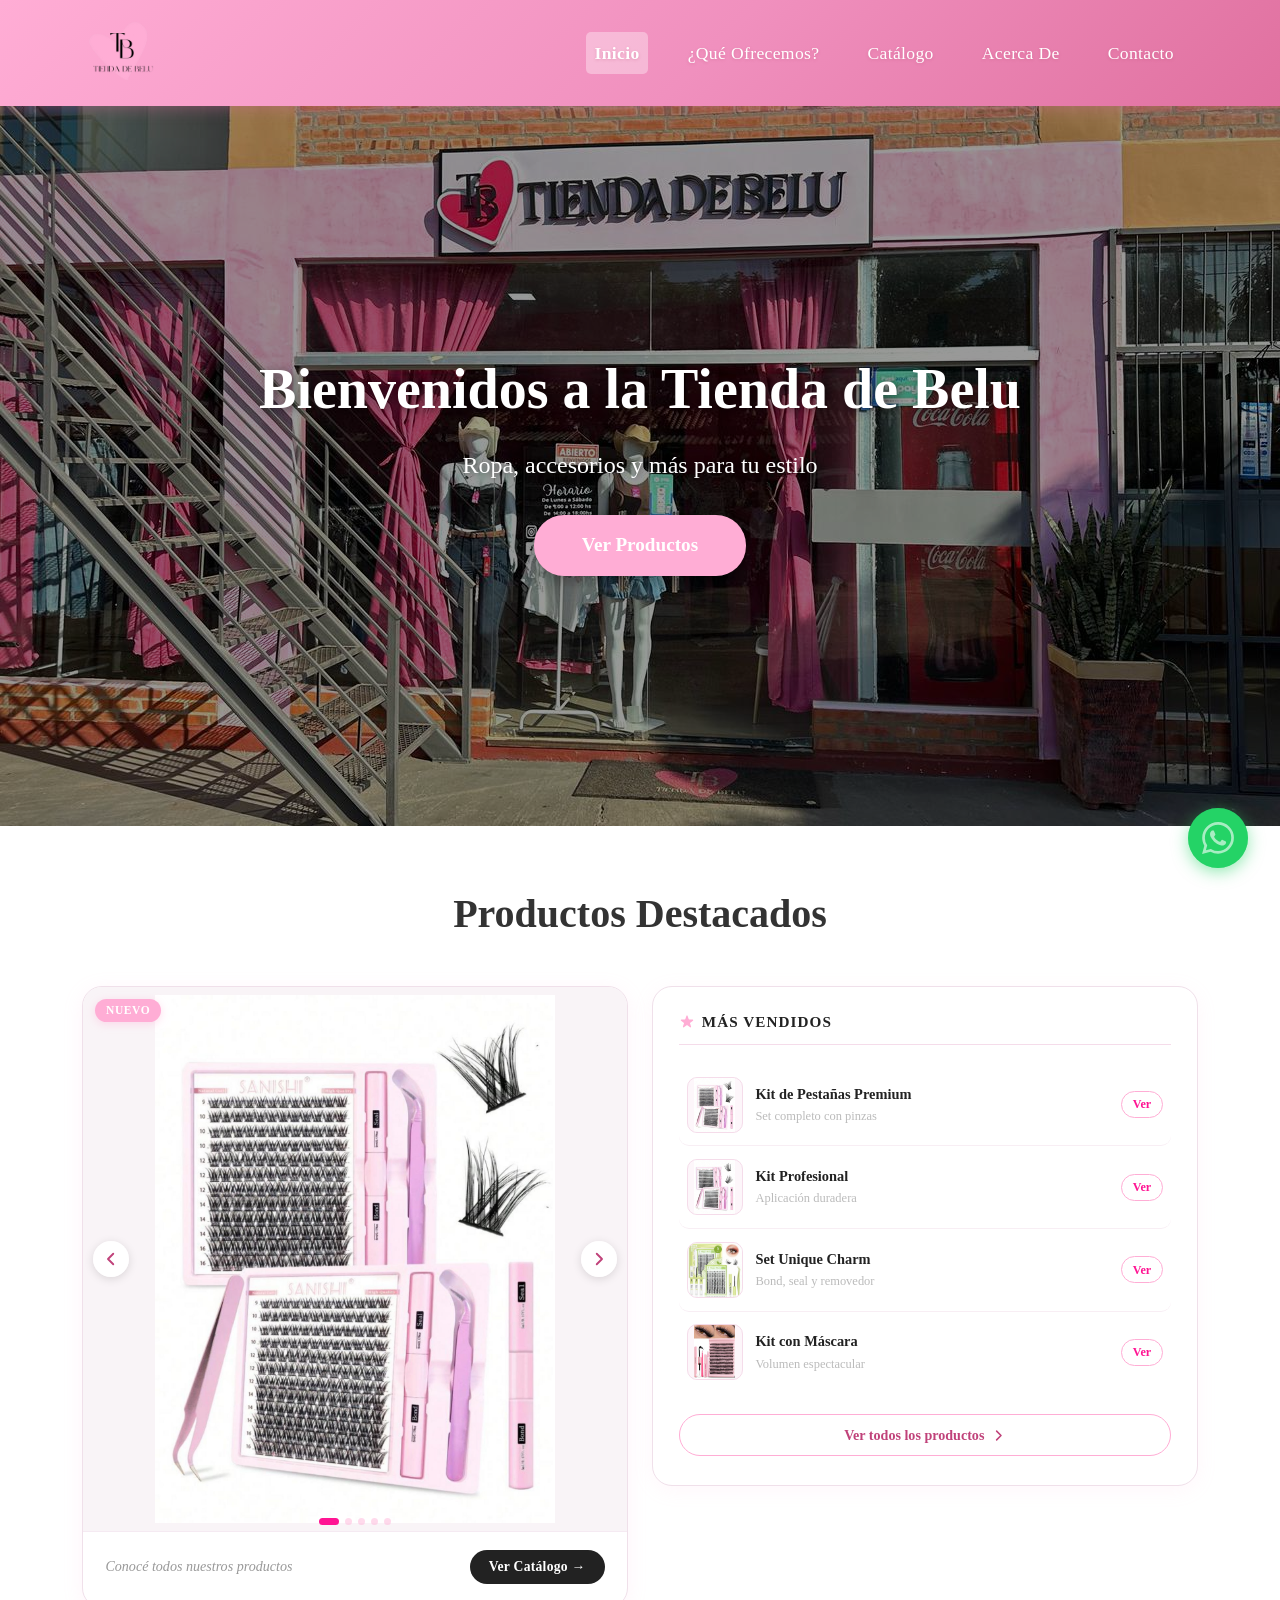
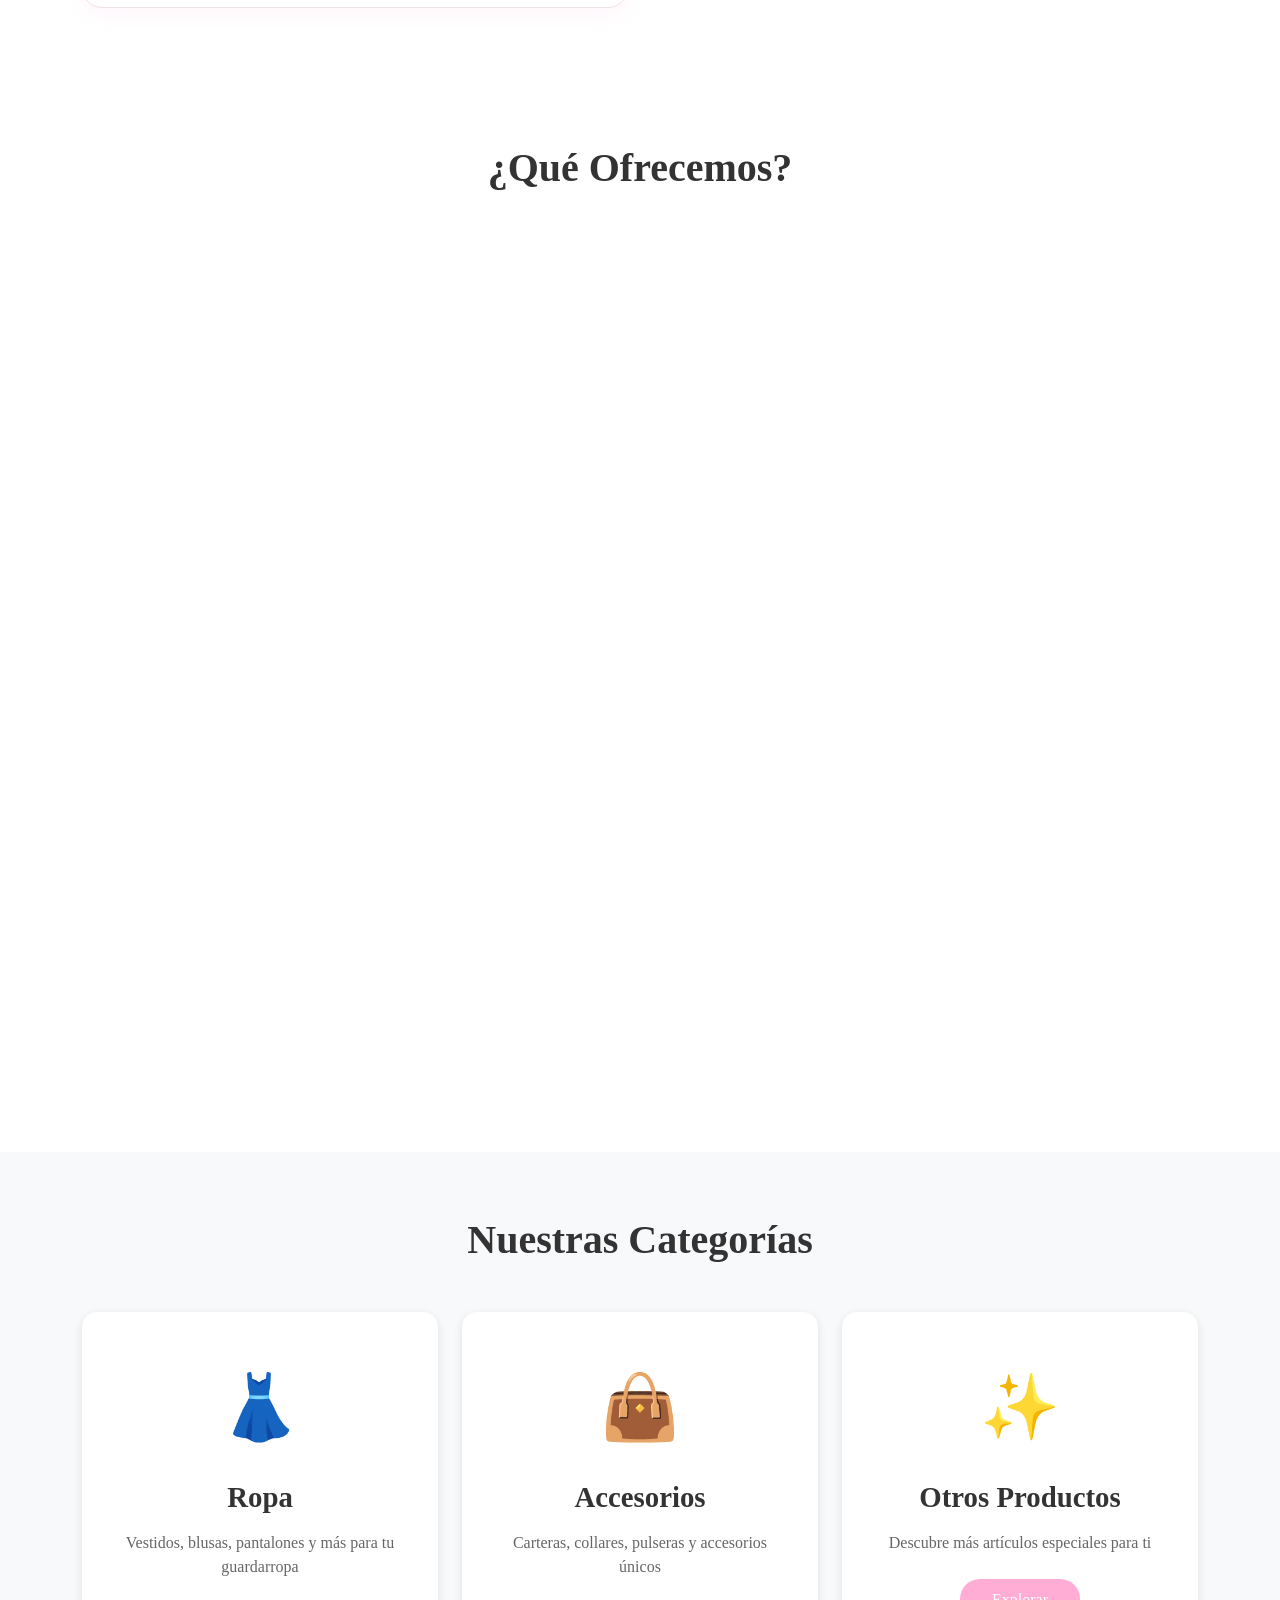
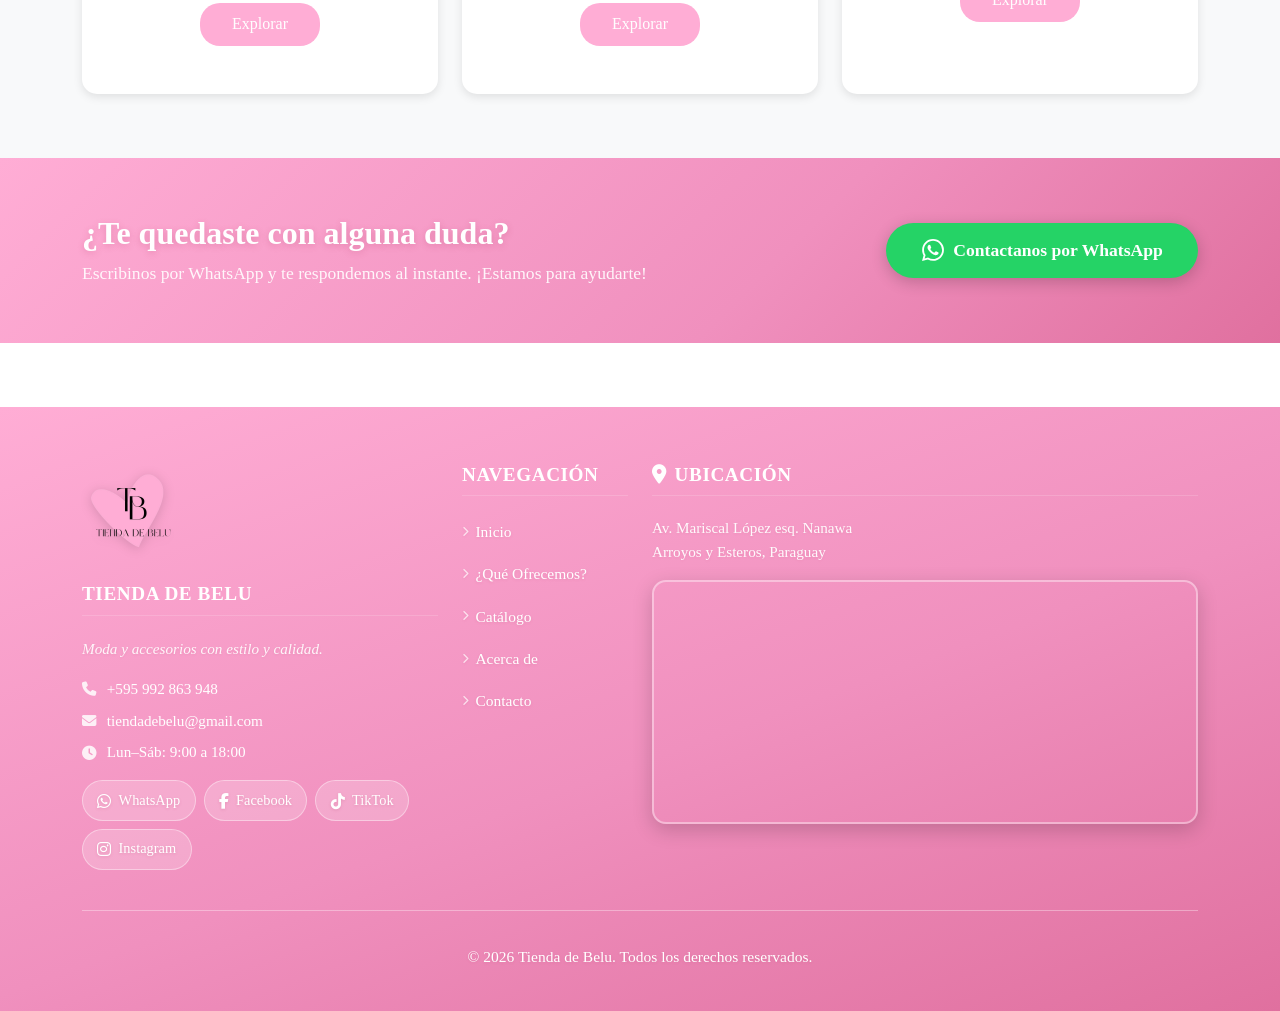
==== index.html @ 47db27c8 "Add files via upload" ====
<!DOCTYPE html>
<html lang="es">

<head>
    <meta charset="UTF-8">
    <meta name="viewport" content="width=device-width, initial-scale=1.0">
    <meta name="description" content="Tienda de Belu - Ropa, accesorios y más para tu estilo">
    <title>Tienda de Belu</title>

    <!-- Bootstrap CSS -->
    <link rel="stylesheet" href="assets/css/bootstrap.min.css">

    <!-- CSS General (compartido) -->
    <link rel="stylesheet" href="assets/css/general.css">

    <!-- CSS específico de la página de inicio -->
    <link rel="stylesheet" href="assets/css/index.css">

    <!-- Font Awesome para íconos de redes sociales -->
    <link rel="stylesheet" href="https://cdnjs.cloudflare.com/ajax/libs/font-awesome/6.5.0/css/all.min.css">
</head>

<body>

    <!-- ========================================
         HEADER / NAVBAR
         ======================================== -->
    <header>
        <nav class="navbar navbar-expand-lg navbar-light">
            <div class="container">
                <!-- Logo -->
                <a class="navbar-brand" href="index.html">
                    <img src="assets/img/logosinfondo.png" alt="Logo Tienda de Belu">
                </a>

                <!-- Botón hamburguesa para móviles -->
                <button class="navbar-toggler" type="button" data-bs-toggle="collapse" data-bs-target="#navbarNav"
                    aria-controls="navbarNav" aria-expanded="false" aria-label="Toggle navigation" id="hamburgerBtn">
                    <span class="hamburger-line"></span>
                    <span class="hamburger-line"></span>
                    <span class="hamburger-line"></span>
                </button>

                <!-- Menú de navegación -->
                <div class="collapse navbar-collapse" id="navbarNav">
                    <ul class="navbar-nav ms-auto">
                        <li class="nav-item">
                            <a class="nav-link active" href="index.html">Inicio</a>
                        </li>
                        <li class="nav-item">
                            <a class="nav-link" href="#que-ofrecemos">¿Qué Ofrecemos?</a>
                        </li>
                        <li class="nav-item">
                            <a class="nav-link" href="catalogo.html">Catálogo</a>
                        </li>
                        <li class="nav-item">
                            <a class="nav-link" href="acerca.html">Acerca De</a>
                        </li>
                        <li class="nav-item">
                            <a class="nav-link" href="contacto.html">Contacto</a>
                        </li>
                    </ul>
                </div>
            </div>
        </nav>
    </header>

    <!-- ========================================
         MAIN CONTENT
         ======================================== -->
    <main>

        <!-- ========================================
             HERO SECTION
             ======================================== -->
        <section class="hero-section">
            <div class="hero-content fade-in">
                <h1 class="hero-title">Bienvenidos a la Tienda de Belu</h1>
                <p class="hero-subtitle">Ropa, accesorios y más para tu estilo</p>
                <a href="catalogo.html" class="hero-btn">Ver Productos</a>
            </div>
        </section>

        <!-- ========================================
     SECCIÓN DE PRODUCTOS DESTACADOS
     Carrusel + Lista más vendidos — col-6 / col-6
     ======================================== -->
        <section class="productos-destacados">
            <div class="container">

                <h2 class="section-title scroll-fade">Productos Destacados</h2>

                <div class="row g-4 align-items-start scroll-fade">

                    <!-- ── CARRUSEL (izquierda, col-6) ── -->
                    <div class="col-lg-6 col-12">
                        <div class="pd-carousel-card">

                            <div id="productosCarousel" class="carousel slide" data-bs-ride="carousel"
                                data-bs-interval="4000">

                                <div class="carousel-inner">

                                    <!-- Slide 1 -->
                                    <div class="carousel-item active">
                                        <div class="pd-slide-img-wrap">
                                            <img src="assets/img/articulos/articulo (1).jpeg"
                                                alt="Kit de Pestañas Premium">
                                            <span class="pd-badge">Nuevo</span>
                                        </div>
                                    </div>

                                    <!-- Slide 2 -->
                                    <div class="carousel-item">
                                        <div class="pd-slide-img-wrap">
                                            <img src="assets/img/articulos/articulo (2).jpeg" alt="Kit Profesional">
                                            <span class="pd-badge pd-badge--pink">Popular</span>
                                        </div>
                                    </div>

                                    <!-- Slide 3 -->
                                    <div class="carousel-item">
                                        <div class="pd-slide-img-wrap">
                                            <img src="assets/img/articulos/articulo (3).jpeg" alt="Set Unique Charm">
                                            <span class="pd-badge pd-badge--green">Oferta</span>
                                        </div>
                                    </div>

                                    <!-- Slide 4 -->
                                    <div class="carousel-item">
                                        <div class="pd-slide-img-wrap">
                                            <img src="assets/img/articulos/articulo (4).jpeg" alt="Kit con Máscara">
                                        </div>
                                    </div>

                                    <!-- Slide 5 -->
                                    <div class="carousel-item">
                                        <div class="pd-slide-img-wrap">
                                            <img src="assets/img/articulos/articulo (1).jpeg" alt="Edición Especial">
                                            <span class="pd-badge">Destacado</span>
                                        </div>
                                    </div>

                                </div><!-- /carousel-inner -->

                                <!-- Controles -->
                                <button class="pd-prev" type="button" data-bs-target="#productosCarousel"
                                    data-bs-slide="prev" aria-label="Anterior">
                                    <svg xmlns="http://www.w3.org/2000/svg" width="18" height="18" fill="none"
                                        viewBox="0 0 24 24" stroke="currentColor" stroke-width="2.5">
                                        <path stroke-linecap="round" stroke-linejoin="round" d="M15 19l-7-7 7-7" />
                                    </svg>
                                </button>
                                <button class="pd-next" type="button" data-bs-target="#productosCarousel"
                                    data-bs-slide="next" aria-label="Siguiente">
                                    <svg xmlns="http://www.w3.org/2000/svg" width="18" height="18" fill="none"
                                        viewBox="0 0 24 24" stroke="currentColor" stroke-width="2.5">
                                        <path stroke-linecap="round" stroke-linejoin="round" d="M9 5l7 7-7 7" />
                                    </svg>
                                </button>

                                <!-- Dots -->
                                <div class="carousel-indicators pd-dots">
                                    <button type="button" data-bs-target="#productosCarousel" data-bs-slide-to="0"
                                        class="active" aria-current="true" aria-label="Slide 1"></button>
                                    <button type="button" data-bs-target="#productosCarousel" data-bs-slide-to="1"
                                        aria-label="Slide 2"></button>
                                    <button type="button" data-bs-target="#productosCarousel" data-bs-slide-to="2"
                                        aria-label="Slide 3"></button>
                                    <button type="button" data-bs-target="#productosCarousel" data-bs-slide-to="3"
                                        aria-label="Slide 4"></button>
                                    <button type="button" data-bs-target="#productosCarousel" data-bs-slide-to="4"
                                        aria-label="Slide 5"></button>
                                </div>

                            </div><!-- /carousel -->

                            <!-- Info debajo de la imagen dentro de la card -->
                            <div class="pd-card-info">
                                <p class="pd-card-footer-text">Conocé todos nuestros productos</p>
                                <a href="catalogo.html" class="pd-card-footer-btn">Ver Catálogo →</a>
                            </div>

                        </div><!-- /pd-carousel-card -->
                    </div>

                    <!-- ── LISTA MÁS VENDIDOS (derecha, col-6) ── -->
                    <div class="col-lg-6 col-12">
                        <div class="pd-sidebar">

                            <h4 class="pd-sidebar-title">
                                <svg xmlns="http://www.w3.org/2000/svg" width="16" height="16" viewBox="0 0 24 24"
                                    fill="#FFADD5">
                                    <path
                                        d="M11.049 2.927c.3-.921 1.603-.921 1.902 0l1.519 4.674a1 1 0 00.95.69h4.915c.969 0 1.371 1.24.588 1.81l-3.976 2.888a1 1 0 00-.363 1.118l1.518 4.674c.3.922-.755 1.688-1.538 1.118l-3.976-2.888a1 1 0 00-1.176 0l-3.976 2.888c-.783.57-1.838-.197-1.538-1.118l1.518-4.674a1 1 0 00-.363-1.118l-3.976-2.888c-.784-.57-.38-1.81.588-1.81h4.914a1 1 0 00.951-.69l1.519-4.674z" />
                                </svg>
                                Más Vendidos
                            </h4>

                            <ul class="pd-vendidos-list">

                                <li class="pd-vendido-item">
                                    <div class="pd-vendido-img">
                                        <img src="assets/img/articulos/articulo (1).jpeg" alt="Kit Pestañas Premium">
                                    </div>
                                    <div class="pd-vendido-info">
                                        <span class="pd-vendido-name">Kit de Pestañas Premium</span>
                                        <span class="pd-vendido-desc">Set completo con pinzas</span>
                                    </div>
                                    <a href="catalogo.html" class="pd-vendido-btn">Ver</a>
                                </li>

                                <li class="pd-vendido-item">
                                    <div class="pd-vendido-img">
                                        <img src="assets/img/articulos/articulo (2).jpeg" alt="Kit Profesional">
                                    </div>
                                    <div class="pd-vendido-info">
                                        <span class="pd-vendido-name">Kit Profesional</span>
                                        <span class="pd-vendido-desc">Aplicación duradera</span>
                                    </div>
                                    <a href="catalogo.html" class="pd-vendido-btn">Ver</a>
                                </li>

                                <li class="pd-vendido-item">
                                    <div class="pd-vendido-img">
                                        <img src="assets/img/articulos/articulo (3).jpeg" alt="Unique Charm">
                                    </div>
                                    <div class="pd-vendido-info">
                                        <span class="pd-vendido-name">Set Unique Charm</span>
                                        <span class="pd-vendido-desc">Bond, seal y removedor</span>
                                    </div>
                                    <a href="catalogo.html" class="pd-vendido-btn">Ver</a>
                                </li>

                                <li class="pd-vendido-item">
                                    <div class="pd-vendido-img">
                                        <img src="assets/img/articulos/articulo (4).jpeg" alt="Kit con Máscara">
                                    </div>
                                    <div class="pd-vendido-info">
                                        <span class="pd-vendido-name">Kit con Máscara</span>
                                        <span class="pd-vendido-desc">Volumen espectacular</span>
                                    </div>
                                    <a href="catalogo.html" class="pd-vendido-btn">Ver</a>
                                </li>

                            </ul>

                            <a href="catalogo.html" class="pd-ver-mas">
                                Ver todos los productos
                                <svg xmlns="http://www.w3.org/2000/svg" width="15" height="15" fill="none"
                                    viewBox="0 0 24 24" stroke="currentColor" stroke-width="2.5">
                                    <path stroke-linecap="round" stroke-linejoin="round" d="M9 5l7 7-7 7" />
                                </svg>
                            </a>

                        </div>
                    </div>

                </div>
            </div>
        </section>

        <!-- ========================================
             SECCIÓN ¿QUÉ OFRECEMOS? + POR QUÉ ELEGIRNOS
             ======================================== -->
        <section class="que-ofrecemos-section" id="que-ofrecemos">
            <div class="container">

                <!-- Título principal -->
                <h2 class="section-title scroll-fade">¿Qué Ofrecemos?</h2>
                <p class="section-subtitle scroll-fade">Encontrá todo lo que necesitás para lucir increíble, con la
                    calidad y el trato que merecés</p>

                <!-- Productos que ofrecemos -->
                <div class="row g-4 mb-5">

                    <!-- Ropa -->
                    <div class="col-md-4 scroll-fade">
                        <div class="ofrecemos-card">
                            <div class="ofrecemos-icon-wrap">
                                <span class="ofrecemos-icon">👗</span>
                            </div>
                            <h3>Ropa</h3>
                            <p>Vestidos, blusas, pantalones y más pensados para cada ocasión. Desde looks casuales hasta
                                outfits elegantes, siempre con estilo.</p>
                            <ul class="ofrecemos-list">
                                <li><i class="fa-solid fa-check"></i> Vestidos y faldas</li>
                                <li><i class="fa-solid fa-check"></i> Blusas y tops</li>
                                <li><i class="fa-solid fa-check"></i> Pantalones y jeans</li>
                            </ul>
                        </div>
                    </div>

                    <!-- Accesorios -->
                    <div class="col-md-4 scroll-fade">
                        <div class="ofrecemos-card ofrecemos-card--featured">
                            <div class="ofrecemos-icon-wrap">
                                <span class="ofrecemos-icon">👜</span>
                            </div>
                            <h3>Accesorios</h3>
                            <p>Carteras, collares, pulseras y mucho más para complementar cualquier look con elegancia y
                                personalidad.</p>
                            <ul class="ofrecemos-list">
                                <li><i class="fa-solid fa-check"></i> Carteras y bolsos</li>
                                <li><i class="fa-solid fa-check"></i> Collares y pulseras</li>
                                <li><i class="fa-solid fa-check"></i> Aros y anillos</li>
                            </ul>
                        </div>
                    </div>

                    <!-- Otros productos -->
                    <div class="col-md-4 scroll-fade">
                        <div class="ofrecemos-card">
                            <div class="ofrecemos-icon-wrap">
                                <span class="ofrecemos-icon">✨</span>
                            </div>
                            <h3>Otros Productos</h3>
                            <p>Artículos de belleza, novedades y productos especiales que llegan constantemente. Siempre
                                hay algo nuevo esperándote.</p>
                            <ul class="ofrecemos-list">
                                <li><i class="fa-solid fa-check"></i> Pestañas y extensiones</li>
                                <li><i class="fa-solid fa-check"></i> Maquillaje y cosméticos</li>
                                <li><i class="fa-solid fa-check"></i> Artículos de temporada</li>
                                <li><i class="fa-solid fa-check"></i> Novedades frecuentes</li>
                            </ul>
                        </div>
                    </div>

                </div>

                <!-- Divisor elegante -->
                <div class="ofrecemos-divider scroll-fade">
                    <span>¿Por qué elegirnos?</span>
                </div>

                <!-- Por qué elegirnos - 4 ítems -->
                <div class="row g-4 mt-2">

                    <div class="col-md-3 col-sm-6 scroll-fade">
                        <div class="porqueelegir-item">
                            <div class="porqueelegir-icon">
                                <i class="fa-solid fa-star"></i>
                            </div>
                            <h4>Calidad Garantizada</h4>
                            <p>Seleccionamos cada artículo con cuidado para ofrecerte productos que duran y lucen
                                siempre bien.</p>
                        </div>
                    </div>

                    <div class="col-md-3 col-sm-6 scroll-fade">
                        <div class="porqueelegir-item">
                            <div class="porqueelegir-icon">
                                <i class="fa-solid fa-heart"></i>
                            </div>
                            <h4>Atención Personalizada</h4>
                            <p>Te asesoramos con gusto para encontrar lo que más te favorece. Tu satisfacción es lo más
                                importante.</p>
                        </div>
                    </div>

                    <div class="col-md-3 col-sm-6 scroll-fade">
                        <div class="porqueelegir-item">
                            <div class="porqueelegir-icon">
                                <i class="fa-solid fa-tag"></i>
                            </div>
                            <h4>Precios Accesibles</h4>
                            <p>Moda y estilo al alcance de todas. Encontrá artículos hermosos sin salirte del
                                presupuesto.</p>
                        </div>
                    </div>

                    <div class="col-md-3 col-sm-6 scroll-fade">
                        <div class="porqueelegir-item">
                            <div class="porqueelegir-icon">
                                <i class="fa-solid fa-truck"></i>
                            </div>
                            <h4>Envíos a Todo el País</h4>
                            <p>Llevamos tus compras hasta la puerta de tu casa, a cualquier rincón del Paraguay.</p>
                        </div>
                    </div>

                </div>
            </div>
        </section>

        <!-- ========================================
             SECCIÓN DE CATEGORÍAS
             ======================================== -->
        <section class="categorias-section">
            <div class="container">
                <h2 class="section-title scroll-fade">Nuestras Categorías</h2>

                <div class="row g-4">

                    <div class="col-md-4 scroll-fade">
                        <div class="categoria-card">
                            <div class="categoria-icon">👗</div>
                            <h3>Ropa</h3>
                            <p>Vestidos, blusas, pantalones y más para tu guardarropa</p>
                            <a href="catalogo.html" class="btn-categoria">Explorar</a>
                        </div>
                    </div>

                    <div class="col-md-4 scroll-fade">
                        <div class="categoria-card">
                            <div class="categoria-icon">👜</div>
                            <h3>Accesorios</h3>
                            <p>Carteras, collares, pulseras y accesorios únicos</p>
                            <a href="catalogo.html" class="btn-categoria">Explorar</a>
                        </div>
                    </div>

                    <div class="col-md-4 scroll-fade">
                        <div class="categoria-card">
                            <div class="categoria-icon">✨</div>
                            <h3>Otros Productos</h3>
                            <p>Descubre más artículos especiales para ti</p>
                            <a href="catalogo.html" class="btn-categoria">Explorar</a>
                        </div>
                    </div>

                </div>
            </div>
        </section>

        <!-- ========================================
             CTA WHATSAPP
             ======================================== -->
        <section class="cta-whatsapp-section scroll-fade">
            <div class="container">
                <div class="cta-whatsapp-inner">
                    <div class="cta-whatsapp-text">
                        <h2>¿Te quedaste con alguna duda?</h2>
                        <p>Escribinos por WhatsApp y te respondemos al instante. ¡Estamos para ayudarte!</p>
                    </div>
                    <a href="https://wa.me/595992863948" target="_blank" rel="noopener noreferrer"
                        class="cta-whatsapp-btn">
                        <svg xmlns="http://www.w3.org/2000/svg" width="22" height="22" viewBox="0 0 24 24" fill="white">
                            <path
                                d="M17.472 14.382c-.297-.149-1.758-.867-2.03-.967-.273-.099-.471-.148-.67.15-.197.297-.767.966-.94 1.164-.173.199-.347.223-.644.075-.297-.15-1.255-.463-2.39-1.475-.883-.788-1.48-1.761-1.653-2.059-.173-.297-.018-.458.13-.606.134-.133.298-.347.446-.52.149-.174.198-.298.298-.497.099-.198.05-.371-.025-.52-.075-.149-.669-1.612-.916-2.207-.242-.579-.487-.5-.669-.51-.173-.008-.371-.01-.57-.01-.198 0-.52.074-.792.372-.272.297-1.04 1.016-1.04 2.479 0 1.462 1.065 2.875 1.213 3.074.149.198 2.096 3.2 5.077 4.487.709.306 1.262.489 1.694.625.712.227 1.36.195 1.871.118.571-.085 1.758-.719 2.006-1.413.248-.694.248-1.289.173-1.413-.074-.124-.272-.198-.57-.347m-5.421 7.403h-.004a9.87 9.87 0 0 1-5.031-1.378l-.361-.214-3.741.982.998-3.648-.235-.374a9.86 9.86 0 0 1-1.51-5.26c.001-5.45 4.436-9.884 9.888-9.884 2.64 0 5.122 1.03 6.988 2.898a9.825 9.825 0 0 1 2.893 6.994c-.003 5.45-4.437 9.884-9.885 9.884m8.413-18.297A11.815 11.815 0 0 0 12.05 0C5.495 0 .16 5.335.157 11.892c0 2.096.547 4.142 1.588 5.945L.057 24l6.305-1.654a11.882 11.882 0 0 0 5.683 1.448h.005c6.554 0 11.89-5.335 11.893-11.893a11.821 11.821 0 0 0-3.48-8.413Z" />
                        </svg>
                        Contactanos por WhatsApp
                    </a>
                </div>
            </div>
        </section>

    </main>

    <!-- ========================================
         FOOTER
         ======================================== -->
    <footer>
        <div class="container">
            <div class="row g-4">

                <!-- Columna 1: Logo + Información + Redes -->
                <div class="col-md-4 col-sm-12">
                    <a href="index.html" class="footer-logo-link">
                        <img src="assets/img/logosinfondo.png" alt="Logo Tienda de Belu" class="footer-logo">
                    </a>

                    <div class="footer-info">
                        <h5>Tienda de Belu</h5>
                        <p class="footer-tagline">Moda y accesorios con estilo y calidad.</p>

                        <ul class="footer-contact-list">
                            <li>
                                <i class="fa-solid fa-phone"></i>
                                <span>+595 992 863 948</span>
                            </li>
                            <li>
                                <i class="fa-solid fa-envelope"></i>
                                <span>tiendadebelu@gmail.com</span>
                            </li>
                            <li>
                                <i class="fa-solid fa-clock"></i>
                                <span>Lun–Sáb: 9:00 a 18:00</span>
                            </li>
                        </ul>
                    </div>

                    <div class="footer-social">
                        <a href="https://wa.me/595992863948" target="_blank" rel="noopener noreferrer"
                            class="social-link social-whatsapp" aria-label="WhatsApp">
                            <i class="fa-brands fa-whatsapp"></i>
                            <span>WhatsApp</span>
                        </a>
                        <a href="https://www.facebook.com/share/17E23mWFLx/?mibextid=wwXIfr" target="_blank"
                            rel="noopener noreferrer" class="social-link social-facebook" aria-label="Facebook">
                            <i class="fa-brands fa-facebook-f"></i>
                            <span>Facebook</span>
                        </a>
                        <a href="https://www.tiktok.com/@tiendadebeluu" target="_blank" rel="noopener noreferrer"
                            class="social-link social-tiktok" aria-label="TikTok">
                            <i class="fa-brands fa-tiktok"></i>
                            <span>TikTok</span>
                        </a>
                        <a href="https://www.instagram.com/tiendadebeluu" target="_blank" rel="noopener noreferrer"
                            class="social-link social-instagram" aria-label="Instagram">
                            <i class="fa-brands fa-instagram"></i>
                            <span>Instagram</span>
                        </a>
                    </div>
                </div>

                <!-- Columna 2: Enlaces rápidos -->
                <div class="col-md-2 col-sm-6 col-6 text-center-mobile">
                    <h5>Navegación</h5>
                    <ul>
                        <li><a href="index.html"><i class="fa-solid fa-chevron-right footer-arrow"></i>Inicio</a></li>
                        <li><a href="#que-ofrecemos"><i class="fa-solid fa-chevron-right footer-arrow"></i>¿Qué
                                Ofrecemos?</a></li>
                        <li><a href="catalogo.html"><i class="fa-solid fa-chevron-right footer-arrow"></i>Catálogo</a>
                        </li>
                        <li><a href="acerca.html"><i class="fa-solid fa-chevron-right footer-arrow"></i>Acerca de</a>
                        </li>
                        <li><a href="contacto.html"><i class="fa-solid fa-chevron-right footer-arrow"></i>Contacto</a>
                        </li>
                    </ul>
                </div>

                <!-- Columna 3: Ubicación con mapa -->
                <div class="col-md-6 col-sm-12">
                    <h5><i class="fa-solid fa-location-dot me-2"></i>Ubicación</h5>
                    <p class="footer-address">
                        Av. Mariscal López esq. Nanawa<br>
                        Arroyos y Esteros, Paraguay
                    </p>
                    <div class="footer-map">
                        <iframe
                            src="https://www.google.com/maps/embed?pb=!1m18!1m12!1m3!1d2753.1393252873645!2d-57.10456722585318!3d-25.055181718164622!2m3!1f0!2f0!3f0!3m2!1i1024!2i768!4f13.1!3m3!1m2!1s0x945dc300060d4255%3A0x932f2931797eb55!2sTienda%20de%20Belu!5e1!3m2!1sen!2spy!4v1772836158541!5m2!1sen!2spy"
                            allowfullscreen="" loading="lazy" referrerpolicy="no-referrer-when-downgrade">
                        </iframe>
                    </div>
                </div>

            </div>

            <!-- Copyright -->
            <div class="row">
                <div class="col-12">
                    <div class="footer-copyright">
                        <p>&copy; 2026 Tienda de Belu. Todos los derechos reservados.</p>
                    </div>
                </div>
            </div>
        </div>
    </footer>

    <!-- ========================================
         BOTÓN FLOTANTE DE WHATSAPP
         ======================================== -->
    <a href="https://wa.me/595992863948" target="_blank" rel="noopener noreferrer" class="whatsapp-float"
        aria-label="Contactar por WhatsApp">
        <svg xmlns="http://www.w3.org/2000/svg" width="32" height="32" viewBox="0 0 24 24" fill="white">
            <path
                d="M17.472 14.382c-.297-.149-1.758-.867-2.03-.967-.273-.099-.471-.148-.67.15-.197.297-.767.966-.94 1.164-.173.199-.347.223-.644.075-.297-.15-1.255-.463-2.39-1.475-.883-.788-1.48-1.761-1.653-2.059-.173-.297-.018-.458.13-.606.134-.133.298-.347.446-.52.149-.174.198-.298.298-.497.099-.198.05-.371-.025-.52-.075-.149-.669-1.612-.916-2.207-.242-.579-.487-.5-.669-.51-.173-.008-.371-.01-.57-.01-.198 0-.52.074-.792.372-.272.297-1.04 1.016-1.04 2.479 0 1.462 1.065 2.875 1.213 3.074.149.198 2.096 3.2 5.077 4.487.709.306 1.262.489 1.694.625.712.227 1.36.195 1.871.118.571-.085 1.758-.719 2.006-1.413.248-.694.248-1.289.173-1.413-.074-.124-.272-.198-.57-.347m-5.421 7.403h-.004a9.87 9.87 0 0 1-5.031-1.378l-.361-.214-3.741.982.998-3.648-.235-.374a9.86 9.86 0 0 1-1.51-5.26c.001-5.45 4.436-9.884 9.888-9.884 2.64 0 5.122 1.03 6.988 2.898a9.825 9.825 0 0 1 2.893 6.994c-.003 5.45-4.437 9.884-9.885 9.884m8.413-18.297A11.815 11.815 0 0 0 12.05 0C5.495 0 .16 5.335.157 11.892c0 2.096.547 4.142 1.588 5.945L.057 24l6.305-1.654a11.882 11.882 0 0 0 5.683 1.448h.005c6.554 0 11.89-5.335 11.893-11.893a11.821 11.821 0 0 0-3.48-8.413Z" />
        </svg>
    </a>

    <!-- Bootstrap JavaScript Bundle -->
    <script src="assets/js/bootstrap.bundle.min.js"></script>
    <script src="assets/js/main.js"></script>
</body>

</html>
---- assets/css/general.css ----
/* ========================================
   TIPOGRAFÍA DIDOT - FUENTES LOCALES
   ======================================== */

@font-face {
    font-family: 'Didot';
    src: url('../fonts/Didot.otf') format('opentype');
    font-weight: 400;
    font-style: normal;
    font-display: swap;
}

@font-face {
    font-family: 'Didot';
    src: url('../fonts/Didot-Bold.otf') format('opentype');
    font-weight: 700;
    font-style: normal;
    font-display: swap;
}

@font-face {
    font-family: 'Didot';
    src: url('../fonts/Didot-Italic.otf') format('opentype');
    font-weight: 400;
    font-style: italic;
    font-display: swap;
}

@font-face {
    font-family: 'Didot';
    src: url('../fonts/Didot-Title.otf') format('opentype');
    font-weight: 900;
    font-style: normal;
    font-display: swap;
}

/* ========================================
   ESTILOS GENERALES - TIENDA DE BELU
   ======================================== */

* {
    font-family: Didot, "Didot LT STD", "Times New Roman", serif;
}

html {
    scroll-behavior: smooth;
}

body {
    margin: 0;
    padding: 0;
    /* Compensa la altura del navbar fijo para links con # */
    scroll-padding-top: 72px;
}

/* ========================================
   HEADER / NAVBAR
   ======================================== */

.navbar {
    background: linear-gradient(135deg, #FFADD5 0%, #f090be 55%, #e0709f 100%) !important;
    padding: 0.5rem 0;
    box-shadow: 0 2px 14px rgba(224, 112, 159, 0.4);
    /* MEJORA: sticky funciona en el header que lo contiene */
}

/* MEJORA: el header es el que debe ser sticky */
header {
    position: sticky;
    top: 0;
    z-index: 1050;
}

.navbar-brand img {
    width: 80px;
    height: auto;
    border-radius: 0;
    background: transparent;
    transition: transform 0.3s ease;
}

.navbar-brand img:hover {
    transform: scale(1.05);
}

.navbar-nav .nav-link {
    color: #ffffff !important;
    font-size: 1.1rem;
    font-weight: 500;
    margin: 0 1rem;
    padding: 0.5rem 1rem;
    transition: all 0.3s ease;
    border-radius: 5px;
    text-shadow: 0 1px 3px rgba(180, 60, 100, 0.25);
    letter-spacing: 0.02em;
}

.navbar-nav .nav-link:hover {
    background-color: rgba(255, 255, 255, 0.25);
    color: #fff !important;
}

.navbar-nav .nav-link.active {
    background-color: rgba(255, 255, 255, 0.35);
    font-weight: 600;
}

/* ========================================
   BOTÓN HAMBURGUESA MEJORADO
   ======================================== */

.navbar-toggler {
    border: none !important;
    background: transparent !important;
    padding: 8px;
    outline: none !important;
    box-shadow: none !important;
}

.navbar-toggler:focus {
    box-shadow: none !important;
    outline: none !important;
}

.hamburger-line {
    display: block;
    width: 26px;
    height: 2px;
    background-color: #fff;
    margin: 5px 0;
    border-radius: 2px;
    transition: transform 0.35s ease, opacity 0.25s ease, width 0.3s ease;
    transform-origin: center;
}

.navbar-toggler.is-active .hamburger-line:nth-child(1) {
    transform: translateY(7px) rotate(45deg);
}

.navbar-toggler.is-active .hamburger-line:nth-child(2) {
    opacity: 0;
    transform: scaleX(0);
}

.navbar-toggler.is-active .hamburger-line:nth-child(3) {
    transform: translateY(-7px) rotate(-45deg);
}

/* ========================================
   MENÚ CENTRADO EN MÓVIL
   ======================================== */

@media (max-width: 991px) {
    .navbar-collapse {
        text-align: center;
        padding: 1rem 0 0.5rem;
    }

    .navbar-nav {
        align-items: center;
    }

    .navbar-nav .nav-item {
        width: 100%;
    }

    .navbar-nav .nav-link {
        font-size: 1.25rem;
        padding: 0.75rem 1.5rem;
        margin: 0.2rem auto;
        display: inline-block;
        width: auto;
    }
}

/* ========================================
   FOOTER
   ======================================== */

footer {
    background: linear-gradient(160deg, #FFADD5 0%, #f090be 55%, #e0709f 100%);
    color: #fff;
    padding: 3.5rem 0 1.5rem 0;
    margin-top: 4rem;
}

footer h5 {
    font-size: 1.2rem;
    font-weight: 700;
    margin-bottom: 1.2rem;
    color: #fff;
    letter-spacing: 0.03em;
    text-transform: uppercase;
    padding-bottom: 0.6rem;
    border-bottom: 1px solid rgba(255, 255, 255, 0.15);
}

footer p,
footer a {
    color: #ffffff;
    text-decoration: none;
    font-size: 0.97rem;
    line-height: 1.8;
    text-shadow: 0 1px 3px rgba(180, 60, 100, 0.15);
}

footer a:hover {
    color: #fff;
    text-decoration: none;
    opacity: 0.85;
}

footer ul {
    list-style: none;
    padding: 0;
    margin: 0;
}

footer ul li {
    margin-bottom: 0.6rem;
}

footer ul li a {
    display: flex;
    align-items: center;
    gap: 0.4rem;
    transition: transform 0.2s ease, opacity 0.2s ease;
    padding: 0.15rem 0;
}

footer ul li a:hover {
    transform: translateX(4px);
    opacity: 0.9;
}

.footer-arrow {
    font-size: 0.65rem;
    opacity: 0.7;
    flex-shrink: 0;
}

/* ========================================
   LOGO EN FOOTER
   ======================================== */

.footer-logo-link {
    display: inline-block;
    margin-bottom: 1.2rem;
    transition: transform 0.3s ease, opacity 0.3s ease;
}

.footer-logo-link:hover {
    transform: scale(1.05);
    opacity: 0.9;
}

.footer-logo {
    width: 100px;
    height: auto;
    object-fit: contain;
    border-radius: 0;
    border: none;
    box-shadow: none;
    background: transparent;
    filter: drop-shadow(0 2px 6px rgba(0,0,0,0.15));
}

/* ========================================
   INFO DE TIENDA EN FOOTER
   ======================================== */

.footer-info .footer-tagline {
    font-style: italic;
    opacity: 0.9;
    margin-bottom: 1rem;
    font-size: 0.95rem;
}

.footer-contact-list {
    list-style: none !important;
    padding: 0;
    margin: 0 0 1rem 0;
}

.footer-contact-list li {
    display: flex;
    align-items: center;
    gap: 0.55rem;
    margin-bottom: 0.55rem !important;
    font-size: 0.95rem;
}

.footer-contact-list li i {
    font-size: 0.9rem;
    opacity: 0.85;
    width: 16px;
    flex-shrink: 0;
}

/* ========================================
   DIRECCIÓN EN FOOTER
   ======================================== */

.footer-address {
    font-size: 0.95rem;
    line-height: 1.6;
    opacity: 0.95;
    margin-bottom: 1rem;
}

/* ========================================
   MAPA EN FOOTER
   ======================================== */

.footer-map {
    border-radius: 14px;
    overflow: hidden;
    box-shadow: 0 6px 20px rgba(0, 0, 0, 0.18);
    border: 2px solid rgba(255, 255, 255, 0.4);
    transition: box-shadow 0.3s ease;
}

.footer-map:hover {
    box-shadow: 0 8px 28px rgba(0, 0, 0, 0.22);
}

.footer-map iframe {
    width: 100%;
    height: 240px;
    border: none;
    display: block;
}

/* ========================================
   COPYRIGHT
   ======================================== */

.footer-copyright {
    text-align: center;
    padding-top: 2rem;
    margin-top: 2.5rem;
    border-top: 1px solid rgba(255, 255, 255, 0.35);
    font-size: 0.88rem;
    color: #ffffff;
    text-shadow: 0 1px 3px rgba(180, 60, 100, 0.15);
}

/* ========================================
   REDES SOCIALES EN FOOTER
   ======================================== */

.footer-social {
    display: flex;
    flex-wrap: wrap;
    gap: 0.5rem;
    margin-top: 1rem;
}

.social-link {
    display: inline-flex;
    align-items: center;
    gap: 0.45rem;
    color: #ffffff !important;
    text-shadow: 0 1px 3px rgba(180, 60, 100, 0.2);
    text-decoration: none !important;
    font-size: 0.9rem;
    font-weight: 500;
    padding: 0.4rem 0.9rem;
    border-radius: 25px;
    background-color: rgba(255, 255, 255, 0.2);
    border: 1px solid rgba(255, 255, 255, 0.4);
    transition: background-color 0.25s ease, transform 0.25s ease, box-shadow 0.25s ease;
    white-space: nowrap;
}

.social-link i {
    font-size: 1rem;
    flex-shrink: 0;
}

.social-link:hover {
    transform: translateY(-3px);
    box-shadow: 0 5px 14px rgba(0, 0, 0, 0.15);
    text-decoration: none !important;
    color: #fff !important;
}

.social-whatsapp:hover  { background-color: rgba(37, 211, 102, 0.5); border-color: rgba(37, 211, 102, 0.7); }
.social-facebook:hover  { background-color: rgba(66, 103, 178, 0.5); border-color: rgba(66, 103, 178, 0.7); }
.social-tiktok:hover    { background-color: rgba(0, 0, 0, 0.4);       border-color: rgba(255, 255, 255, 0.6); }
.social-instagram:hover { background-color: rgba(193, 53, 132, 0.5);  border-color: rgba(193, 53, 132, 0.7); }

/* ========================================
   RESPONSIVE FOOTER
   ======================================== */

@media (max-width: 767px) {

    footer,
    footer .col-md-4,
    footer .col-md-2,
    footer .col-md-6,
    footer .col-sm-6,
    footer .col-6 {
        text-align: center !important;
        padding: 0 1rem;
    }

    footer {
        padding-top: 2.5rem;
        padding-bottom: 1.5rem;
    }

    .footer-logo-link {
        display: block;
        text-align: center;
    }

    .footer-tagline,
    .footer-address {
        text-align: center;
    }

    .footer-contact-list {
        display: table;
        margin: 0 auto;
        text-align: left;
    }

    .footer-contact-list li {
        justify-content: flex-start;
    }

    .footer-social {
        justify-content: center;
    }

    footer h5 {
        text-align: center !important;
    }

    footer ul {
        display: flex;
        flex-direction: column;
        align-items: center;
        padding: 0;
    }

    footer ul li {
        width: 100%;
        text-align: center;
    }

    footer ul li a {
        justify-content: center;
        display: flex;
    }

    footer ul li a:hover {
        transform: none;
    }

    .footer-map iframe {
        height: 200px;
    }

    footer .col-md-4,
    footer .col-md-2,
    footer .col-md-6,
    footer .col-sm-6,
    footer .col-6 {
        margin-bottom: 2rem;
    }
}

/* ========================================
   BOTÓN FLOTANTE DE WHATSAPP  (fix: content: '')
   ======================================== */

.whatsapp-float {
    position: fixed;
    bottom: 2rem;
    right: 2rem;
    width: 60px;
    height: 60px;
    background-color: #25D366;
    border-radius: 50%;
    display: flex;
    align-items: center;
    justify-content: center;
    box-shadow: 0 4px 16px rgba(37, 211, 102, 0.5);
    z-index: 9999;
    transition: all 0.3s ease;
    text-decoration: none;
}

.whatsapp-float:hover {
    background-color: #1ebe5a;
    transform: scale(1.12) translateY(-3px);
    box-shadow: 0 8px 24px rgba(37, 211, 102, 0.6);
    text-decoration: none;
}

/* FIX: se agrega content: '' que faltaba para que el pulso funcione */
.whatsapp-float::before {
    content: '';
    position: absolute;
    width: 100%;
    height: 100%;
    border-radius: 50%;
    background-color: #25D366;
    opacity: 0.4;
    animation: whatsapp-pulse 2s ease-out infinite;
}

@keyframes whatsapp-pulse {
    0%   { transform: scale(1);   opacity: 0.4; }
    70%  { transform: scale(1.5); opacity: 0;   }
    100% { transform: scale(1.5); opacity: 0;   }
}

@media (max-width: 576px) {
    .whatsapp-float {
        bottom: 4.5rem;
        right: 1.2rem;
        width: 52px;
        height: 52px;
    }
}

/* ========================================
   UTILIDADES GENERALES
   ======================================== */

.section-padding {
    padding: 4rem 0;
}

.section-title {
    font-size: 2.5rem;
    font-weight: 600;
    text-align: center;
    margin-bottom: 3rem;
    color: #333;
}

.btn-belu-primary {
    background-color: #FFADD5;
    border: none;
    color: #fff;
    padding: 0.75rem 2rem;
    font-size: 1.1rem;
    font-weight: 500;
    border-radius: 25px;
    transition: all 0.3s ease;
}

.btn-belu-primary:hover {
    background-color: #ff1493;
    color: #fff;
    transform: translateY(-2px);
    box-shadow: 0 4px 12px rgba(255, 20, 147, 0.3);
}

.btn-belu-secondary {
    background-color: #ff1493;
    border: none;
    color: #fff;
    padding: 0.6rem 1.5rem;
    font-size: 1rem;
    font-weight: 500;
    border-radius: 20px;
    transition: all 0.3s ease;
}

.btn-belu-secondary:hover {
    background-color: #c71585;
    color: #fff;
    transform: translateY(-2px);
    box-shadow: 0 4px 12px rgba(199, 21, 133, 0.3);
}

/* ========================================
   SCROLL FADE-IN (Intersection Observer)
   ======================================== */

.scroll-fade {
    opacity: 0;
    transform: translateY(24px);
    transition: opacity 0.6s ease, transform 0.6s ease;
}

.scroll-fade.visible {
    opacity: 1;
    transform: translateY(0);
}

/* ========================================
   UTILIDAD MOBILE - CENTRADO FORZADO
   ======================================== */

@media (max-width: 767px) {
    .text-center-mobile,
    .text-center-mobile h5,
    .text-center-mobile ul,
    .text-center-mobile ul li,
    .text-center-mobile ul li a {
        text-align: center !important;
        justify-content: center !important;
    }
}
---- assets/css/index.css ----
/* ========================================
   ESTILOS ESPECÍFICOS - PÁGINA DE INICIO
   Tienda de Belu - index.html
   ======================================== */

/* ========================================
   HERO SECTION
   ======================================== */

.hero-section {
    position: relative;
    /* MEJORA: ajustado a 72px para compensar el navbar fijo */
    height: calc(100vh - 72px);
    max-height: 720px;
    min-height: 400px;
    background-image: url('../img/imagenlocal.jpeg');
    background-size: cover;
    background-position: center top;
    background-repeat: no-repeat;
    display: flex;
    align-items: center;
    justify-content: center;
    color: #fff;
}

.hero-section::before {
    content: '';
    position: absolute;
    top: 0;
    left: 0;
    width: 100%;
    height: 100%;
    background-color: rgba(0, 0, 0, 0.4);
}

.hero-content {
    position: relative;
    z-index: 2;
    text-align: center;
    padding: 2rem;
}

/* Hero fade-in al cargar la página */
.hero-content.fade-in {
    animation: fadeIn 1.1s ease-out both;
}

.hero-title {
    font-size: 3.5rem;
    font-weight: 700;
    margin-bottom: 1.5rem;
    text-shadow: 2px 2px 8px rgba(0, 0, 0, 0.5);
    color: #fff;
}

.hero-subtitle {
    font-size: 1.5rem;
    font-weight: 400;
    margin-bottom: 2rem;
    text-shadow: 1px 1px 6px rgba(0, 0, 0, 0.5);
    color: #fff;
}

.hero-btn {
    background-color: #FFADD5;
    border: none;
    color: #fff;
    padding: 1rem 3rem;
    font-size: 1.2rem;
    font-weight: 600;
    border-radius: 30px;
    text-decoration: none;
    display: inline-block;
    transition: all 0.3s ease;
    box-shadow: 0 4px 15px rgba(0, 0, 0, 0.3);
}

.hero-btn:hover {
    background-color: #ff1493;
    color: #fff;
    transform: translateY(-3px);
    box-shadow: 0 6px 20px rgba(255, 20, 147, 0.4);
}

@media (max-width: 768px) {
    .hero-title {
        font-size: 2rem;
    }

    .hero-subtitle {
        font-size: 1.1rem;
    }

    .hero-section {
        min-height: 300px;
    }
}

@media (max-width: 480px) {
    .hero-title {
        font-size: 1.5rem;
    }

    .hero-btn {
        padding: 0.7rem 2rem;
        font-size: 1rem;
    }
}

/* ========================================
   SECCIÓN DE PRODUCTOS DESTACADOS
   ======================================== */

.productos-destacados {
    background-color: #fff;
    padding: 4rem 0;
}

.producto-card {
    border: 1px solid #f0f0f0;
    border-radius: 15px;
    overflow: hidden;
    transition: all 0.3s ease;
    box-shadow: 0 2px 8px rgba(0, 0, 0, 0.1);
    height: 100%;
    background-color: #fff;
}

.producto-card:hover {
    transform: translateY(-10px);
    box-shadow: 0 8px 20px rgba(255, 173, 213, 0.3);
    border-color: #FFADD5;
}

/* ========================================
   MEJORA: Imágenes uniformes en todas las cards
   Se usa un wrapper div para contener la imagen
   y forzar altura uniforme sin importar tamaño original
   ======================================== */

/* Wrapper que contiene la imagen — controla el tamaño */
.producto-card .card-img-wrapper {
    width: 100%;
    height: 240px;
    overflow: hidden;
    display: block;
    flex-shrink: 0;
}

/* La imagen se estira para llenar el wrapper */
.producto-card .card-img-wrapper .card-img-top,
.producto-card .card-img-top {
    width: 100% !important;
    height: 240px !important;
    max-height: 240px !important;
    object-fit: cover !important;
    object-position: center top !important;
    display: block !important;
    transition: transform 0.4s ease;
    border-radius: 0 !important;
}

.producto-card:hover .card-img-top {
    transform: scale(1.05);
}

/* En tablet */
@media (max-width: 768px) {
    .producto-card .card-img-wrapper,
    .producto-card .card-img-top {
        height: 200px !important;
        max-height: 200px !important;
    }
}

/* En móvil */
@media (max-width: 576px) {
    .producto-card .card-img-wrapper,
    .producto-card .card-img-top {
        height: 220px !important;
        max-height: 220px !important;
    }
}

.producto-card .card-body {
    padding: 1.5rem;
    text-align: center;
}

.producto-card .card-title {
    font-size: 1.3rem;
    font-weight: 600;
    color: #333;
    margin-bottom: 1rem;
}

.producto-card .card-text {
    color: #666;
    font-size: 1rem;
    margin-bottom: 1.5rem;
}

.btn-consultar {
    background-color: #ff1493;
    border: none;
    color: #fff;
    padding: 0.6rem 2rem;
    font-size: 1rem;
    font-weight: 500;
    border-radius: 20px;
    transition: all 0.3s ease;
    text-decoration: none;
    display: inline-block;
}

.btn-consultar:hover {
    background-color: #c71585;
    color: #fff;
    transform: scale(1.05);
    box-shadow: 0 4px 12px rgba(199, 21, 133, 0.3);
}

/* ========================================
   SECCIÓN ¿QUÉ OFRECEMOS? + POR QUÉ ELEGIRNOS
   ======================================== */

.que-ofrecemos-section {
    background-color: #fff;
    padding: 4.5rem 0 3rem;
}

.section-subtitle {
    text-align: center;
    color: #888;
    font-size: 1.1rem;
    margin-top: -2rem;
    margin-bottom: 3rem;
    font-style: italic;
}

/* Tarjetas de productos ofrecidos */
.ofrecemos-card {
    background-color: #fdf6fa;
    border: 1px solid #f5dcea;
    border-radius: 18px;
    padding: 2.5rem 2rem;
    text-align: center;
    height: 100%;
    transition: all 0.3s ease;
    box-shadow: 0 3px 12px rgba(255, 173, 213, 0.1);
}

.ofrecemos-card:hover {
    transform: translateY(-8px);
    box-shadow: 0 10px 28px rgba(255, 173, 213, 0.3);
    border-color: #FFADD5;
}

/* Variante destacada (central) */
.ofrecemos-card--featured {
    background: linear-gradient(145deg, #fff0f8 0%, #fde6f3 100%);
    border-color: #FFADD5;
    box-shadow: 0 6px 20px rgba(255, 173, 213, 0.25);
}

.ofrecemos-icon-wrap {
    margin-bottom: 1.2rem;
}

.ofrecemos-icon {
    font-size: 3.5rem;
    line-height: 1;
}

.ofrecemos-card h3 {
    font-size: 1.6rem;
    font-weight: 700;
    color: #c0427a;
    margin-bottom: 0.8rem;
}

.ofrecemos-card p {
    color: #666;
    font-size: 0.97rem;
    line-height: 1.7;
    margin-bottom: 1.2rem;
}

/* Lista de ítems con check */
.ofrecemos-list {
    list-style: none;
    padding: 0;
    margin: 0;
    text-align: left;
    display: inline-block;
}

.ofrecemos-list li {
    display: flex;
    align-items: center;
    gap: 0.5rem;
    font-size: 0.93rem;
    color: #555;
    margin-bottom: 0.45rem;
}

.ofrecemos-list li i {
    color: #FFADD5;
    font-size: 0.85rem;
    flex-shrink: 0;
}

/* Divisor con texto "¿Por qué elegirnos?" */
.ofrecemos-divider {
    display: flex;
    align-items: center;
    gap: 1.2rem;
    margin: 3rem 0 1rem;
    color: #c0427a;
    font-size: 1.35rem;
    font-weight: 700;
    letter-spacing: 0.02em;
}

.ofrecemos-divider::before,
.ofrecemos-divider::after {
    content: '';
    flex: 1;
    height: 1px;
    background: linear-gradient(to right, transparent, #FFADD5);
}

.ofrecemos-divider::after {
    background: linear-gradient(to left, transparent, #FFADD5);
}

/* Ítems de "Por qué elegirnos" */
.porqueelegir-item {
    text-align: center;
    padding: 2rem 1.5rem;
    border-radius: 15px;
    transition: all 0.3s ease;
    height: 100%;
}

.porqueelegir-item:hover {
    background-color: #fdf6fa;
    transform: translateY(-5px);
}

.porqueelegir-icon {
    width: 64px;
    height: 64px;
    background: linear-gradient(135deg, #FFADD5 0%, #f090be 100%);
    border-radius: 50%;
    display: flex;
    align-items: center;
    justify-content: center;
    margin: 0 auto 1.2rem;
    box-shadow: 0 4px 14px rgba(255, 173, 213, 0.4);
    transition: transform 0.3s ease, box-shadow 0.3s ease;
}

.porqueelegir-item:hover .porqueelegir-icon {
    transform: scale(1.1);
    box-shadow: 0 6px 20px rgba(255, 173, 213, 0.5);
}

.porqueelegir-icon i {
    font-size: 1.5rem;
    color: #fff;
}

.porqueelegir-item h4 {
    font-size: 1.2rem;
    font-weight: 700;
    color: #333;
    margin-bottom: 0.7rem;
}

.porqueelegir-item p {
    color: #777;
    font-size: 0.95rem;
    line-height: 1.7;
    margin: 0;
}

/* Responsive */
@media (max-width: 768px) {
    .ofrecemos-divider {
        font-size: 1.1rem;
    }

    .ofrecemos-card {
        margin-bottom: 1rem;
    }
}

/* ========================================
   SECCIÓN DE CATEGORÍAS
   ======================================== */

.categorias-section {
    background-color: #f8f9fa;
    padding: 4rem 0;
}

.categoria-card {
    background-color: #fff;
    border-radius: 15px;
    padding: 3rem 2rem;
    text-align: center;
    transition: all 0.3s ease;
    box-shadow: 0 3px 10px rgba(0, 0, 0, 0.1);
    height: 100%;
    cursor: pointer;
}

.categoria-card:hover {
    transform: translateY(-8px);
    box-shadow: 0 8px 25px rgba(255, 173, 213, 0.4);
    background-color: #fff;
}

.categoria-icon {
    font-size: 4rem;
    margin-bottom: 1.5rem;
    color: #FFADD5;
}

.categoria-card h3 {
    font-size: 1.8rem;
    font-weight: 600;
    color: #333;
    margin-bottom: 1rem;
}

.categoria-card p {
    font-size: 1rem;
    color: #666;
    margin-bottom: 1.5rem;
}

.categoria-card .btn-categoria {
    background-color: #FFADD5;
    border: none;
    color: #fff;
    padding: 0.6rem 2rem;
    font-size: 1rem;
    font-weight: 500;
    border-radius: 20px;
    transition: all 0.3s ease;
    text-decoration: none;
    display: inline-block;
}

.categoria-card .btn-categoria:hover {
    background-color: #ff1493;
    color: #fff;
    transform: scale(1.05);
}

/* ========================================
   CTA WHATSAPP
   ======================================== */

.cta-whatsapp-section {
    background: linear-gradient(135deg, #FFADD5 0%, #f090be 60%, #e0709f 100%);
    padding: 3.5rem 0;
}

.cta-whatsapp-inner {
    display: flex;
    align-items: center;
    justify-content: space-between;
    gap: 2rem;
    flex-wrap: wrap;
}

.cta-whatsapp-text h2 {
    color: #fff;
    font-size: 2rem;
    font-weight: 700;
    margin-bottom: 0.5rem;
    text-shadow: 0 2px 6px rgba(180, 60, 100, 0.25);
}

.cta-whatsapp-text p {
    color: rgba(255, 255, 255, 0.9);
    font-size: 1.1rem;
    margin: 0;
}

.cta-whatsapp-btn {
    display: inline-flex;
    align-items: center;
    gap: 0.6rem;
    background-color: #25D366;
    color: #fff !important;
    text-decoration: none !important;
    font-size: 1.1rem;
    font-weight: 600;
    padding: 0.9rem 2.2rem;
    border-radius: 30px;
    white-space: nowrap;
    box-shadow: 0 4px 16px rgba(0, 0, 0, 0.2);
    transition: all 0.3s ease;
    flex-shrink: 0;
}

.cta-whatsapp-btn:hover {
    background-color: #1ebe5a;
    transform: translateY(-3px);
    box-shadow: 0 8px 24px rgba(0, 0, 0, 0.25);
}

@media (max-width: 768px) {
    .cta-whatsapp-inner {
        flex-direction: column;
        text-align: center;
    }

    .cta-whatsapp-text h2 {
        font-size: 1.5rem;
    }

    .cta-whatsapp-text p {
        font-size: 1rem;
    }
}

/* ========================================
   ANIMACIONES
   ======================================== */

@keyframes fadeIn {
    from {
        opacity: 0;
        transform: translateY(20px);
    }
    to {
        opacity: 1;
        transform: translateY(0);
    }
}

/* ========================================
   RESPONSIVE GENERAL
   ======================================== */

@media (max-width: 768px) {
    .section-title {
        font-size: 2rem;
    }

    .categoria-card {
        margin-bottom: 2rem;
    }

    .producto-card {
        margin-bottom: 2rem;
    }
}

/* ========================================
   SECCIÓN PRODUCTOS DESTACADOS — NUEVA
   Reemplaza todos los bloques anteriores de
   .productos-destacados en index.css
   ======================================== */

.productos-destacados {
    background-color: #fff;
    padding: 4rem 0;
}

/* ── CARD del carrusel (estilo referencia) ── */
.pd-carousel-card {
    background-color: #fff;
    border-radius: 20px;
    border: 1px solid #f0e0ea;
    box-shadow: 0 4px 20px rgba(255, 173, 213, 0.13);
    overflow: hidden;
    /* Sin height fija — se adapta al contenido */
}

/* ── Imagen del slide — contenida dentro de la card ── */
.pd-slide-img-wrap {
    position: relative;
    width: 100%;
    /* aspect-ratio cuadrado — funciona con cualquier tamaño de imagen */
    aspect-ratio: 1 / 1;
    overflow: hidden;
    background-color: #f9f4f7;
}

.pd-slide-img-wrap img {
    width: 100% !important;
    height: 100% !important;
    object-fit: contain !important;   /* contain = imagen completa visible, sin recorte */
    object-position: center !important;
    display: block !important;
    transition: transform 0.5s ease;
    padding: 0.5rem;                  /* pequeño respiro alrededor */
}

.carousel-item:hover .pd-slide-img-wrap img {
    transform: scale(1.03);
}

/* Badge */
.pd-badge {
    position: absolute;
    top: 12px;
    left: 12px;
    background-color: #FFADD5;
    color: #fff;
    font-size: 0.72rem;
    font-weight: 700;
    padding: 3px 11px;
    border-radius: 20px;
    letter-spacing: 0.05em;
    text-transform: uppercase;
    box-shadow: 0 2px 8px rgba(255, 173, 213, 0.4);
    z-index: 2;
}
.pd-badge--pink  { background-color: #ff1493; }
.pd-badge--green { background-color: #25a575; }

/* Info debajo de imagen dentro de la card */
.pd-card-info {
    padding: 1.1rem 1.4rem 1.4rem;
    border-top: 1px solid #f5eaf2;
    display: flex;
    align-items: center;
    justify-content: space-between;
    gap: 1rem;
}

.pd-card-footer-text {
    font-size: 0.88rem;
    color: #999;
    margin: 0;
    font-style: italic;
}

.pd-card-footer-btn {
    flex-shrink: 0;
    display: inline-block;
    background-color: #222;
    color: #fff;
    text-decoration: none;
    font-size: 0.85rem;
    font-weight: 600;
    padding: 0.45rem 1.2rem;
    border-radius: 22px;
    transition: all 0.25s ease;
    letter-spacing: 0.02em;
}

.pd-card-footer-btn:hover {
    background-color: #ff1493;
    color: #fff;
    transform: translateY(-2px);
}

/* ── Controles de navegación ── */
.pd-prev,
.pd-next {
    position: absolute !important;
    top: 50% !important;
    transform: translateY(-50%) !important;
    z-index: 10;
    width: 36px !important;
    height: 36px !important;
    background-color: rgba(255,255,255,0.92) !important;
    border: none !important;
    border-radius: 50% !important;
    box-shadow: 0 2px 10px rgba(0,0,0,0.13) !important;
    display: flex !important;
    align-items: center !important;
    justify-content: center !important;
    cursor: pointer;
    transition: all 0.22s ease !important;
    padding: 0 !important;
}

.pd-prev { left: 10px !important; }
.pd-next { right: 10px !important; }

.pd-prev svg, .pd-next svg { color: #c0427a; }

.pd-prev:hover,
.pd-next:hover {
    background-color: #FFADD5 !important;
    box-shadow: 0 4px 14px rgba(255,173,213,0.45) !important;
}
.pd-prev:hover svg,
.pd-next:hover svg { color: #fff; }

/* Ocultar iconos originales Bootstrap */
.pd-prev .carousel-control-prev-icon,
.pd-next .carousel-control-next-icon { display: none !important; }

/* ── Dots ── */
.pd-dots {
    bottom: 6px !important;
    margin: 0 !important;
}

.pd-dots button {
    width: 7px !important;
    height: 7px !important;
    border-radius: 50% !important;
    background-color: #FFADD5 !important;
    opacity: 0.45 !important;
    border: none !important;
    padding: 0 !important;
    margin: 0 3px !important;
    transition: all 0.25s ease !important;
}

.pd-dots button.active {
    background-color: #ff1493 !important;
    opacity: 1 !important;
    width: 20px !important;
    border-radius: 4px !important;
}

/* ── SIDEBAR ── */
.pd-sidebar {
    background-color: #fff;
    border: 1px solid #f0e0ea;
    border-radius: 20px;
    box-shadow: 0 4px 20px rgba(255, 173, 213, 0.1);
    padding: 1.6rem 1.6rem 1.8rem;
    display: flex;
    flex-direction: column;
    height: 100%;
}

.pd-sidebar-title {
    display: flex;
    align-items: center;
    gap: 0.45rem;
    font-size: 0.95rem;
    font-weight: 700;
    color: #222;
    text-transform: uppercase;
    letter-spacing: 0.07em;
    margin-bottom: 1.2rem;
    padding-bottom: 0.8rem;
    border-bottom: 1px solid #f5dcea;
}

/* Lista */
.pd-vendidos-list {
    list-style: none;
    padding: 0;
    margin: 0;
    flex: 1;
}

.pd-vendido-item {
    display: flex;
    align-items: center;
    gap: 0.8rem;
    padding: 0.8rem 0.5rem;
    border-bottom: 1px solid #f8eef4;
    border-radius: 10px;
    transition: background-color 0.2s ease, padding 0.2s ease;
}

.pd-vendido-item:last-child { border-bottom: none; }

.pd-vendido-item:hover {
    background-color: #fdf6fa;
    padding-left: 0.9rem;
    padding-right: 0.9rem;
}

/* Miniatura cuadrada */
.pd-vendido-img {
    width: 56px;
    height: 56px;
    border-radius: 10px;
    overflow: hidden;
    flex-shrink: 0;
    border: 1px solid #f5dcea;
    background-color: #fdf6fa;
}

.pd-vendido-img img {
    width: 100%;
    height: 100%;
    object-fit: contain;
    object-position: center;
    display: block;
}

.pd-vendido-info {
    flex: 1;
    min-width: 0;
    display: flex;
    flex-direction: column;
    gap: 0.1rem;
}

.pd-vendido-name {
    font-size: 0.9rem;
    font-weight: 600;
    color: #222;
    white-space: nowrap;
    overflow: hidden;
    text-overflow: ellipsis;
}

.pd-vendido-desc {
    font-size: 0.78rem;
    color: #bbb;
}

.pd-vendido-btn {
    flex-shrink: 0;
    font-size: 0.76rem;
    font-weight: 600;
    color: #ff1493;
    text-decoration: none;
    border: 1px solid #FFADD5;
    padding: 0.22rem 0.7rem;
    border-radius: 14px;
    transition: all 0.2s ease;
    white-space: nowrap;
}

.pd-vendido-btn:hover {
    background-color: #FFADD5;
    color: #fff;
    border-color: #FFADD5;
}

/* Botón ver más */
.pd-ver-mas {
    display: flex;
    align-items: center;
    justify-content: center;
    gap: 0.4rem;
    margin-top: 1.3rem;
    background-color: transparent;
    color: #c0427a;
    border: 1.5px solid #FFADD5;
    text-decoration: none;
    font-size: 0.88rem;
    font-weight: 600;
    padding: 0.6rem 1.4rem;
    border-radius: 22px;
    transition: all 0.25s ease;
}

.pd-ver-mas svg { color: #c0427a; transition: transform 0.2s ease; }

.pd-ver-mas:hover {
    background-color: #FFADD5;
    color: #fff;
    border-color: #FFADD5;
}
.pd-ver-mas:hover svg {
    color: #fff;
    transform: translateX(3px);
}

/* ── RESPONSIVE ── */
@media (max-width: 991px) {
    .pd-sidebar {
        margin-top: 0;
    }
}

@media (max-width: 576px) {
    .pd-card-info {
        flex-direction: column;
        text-align: center;
        gap: 0.6rem;
    }
}
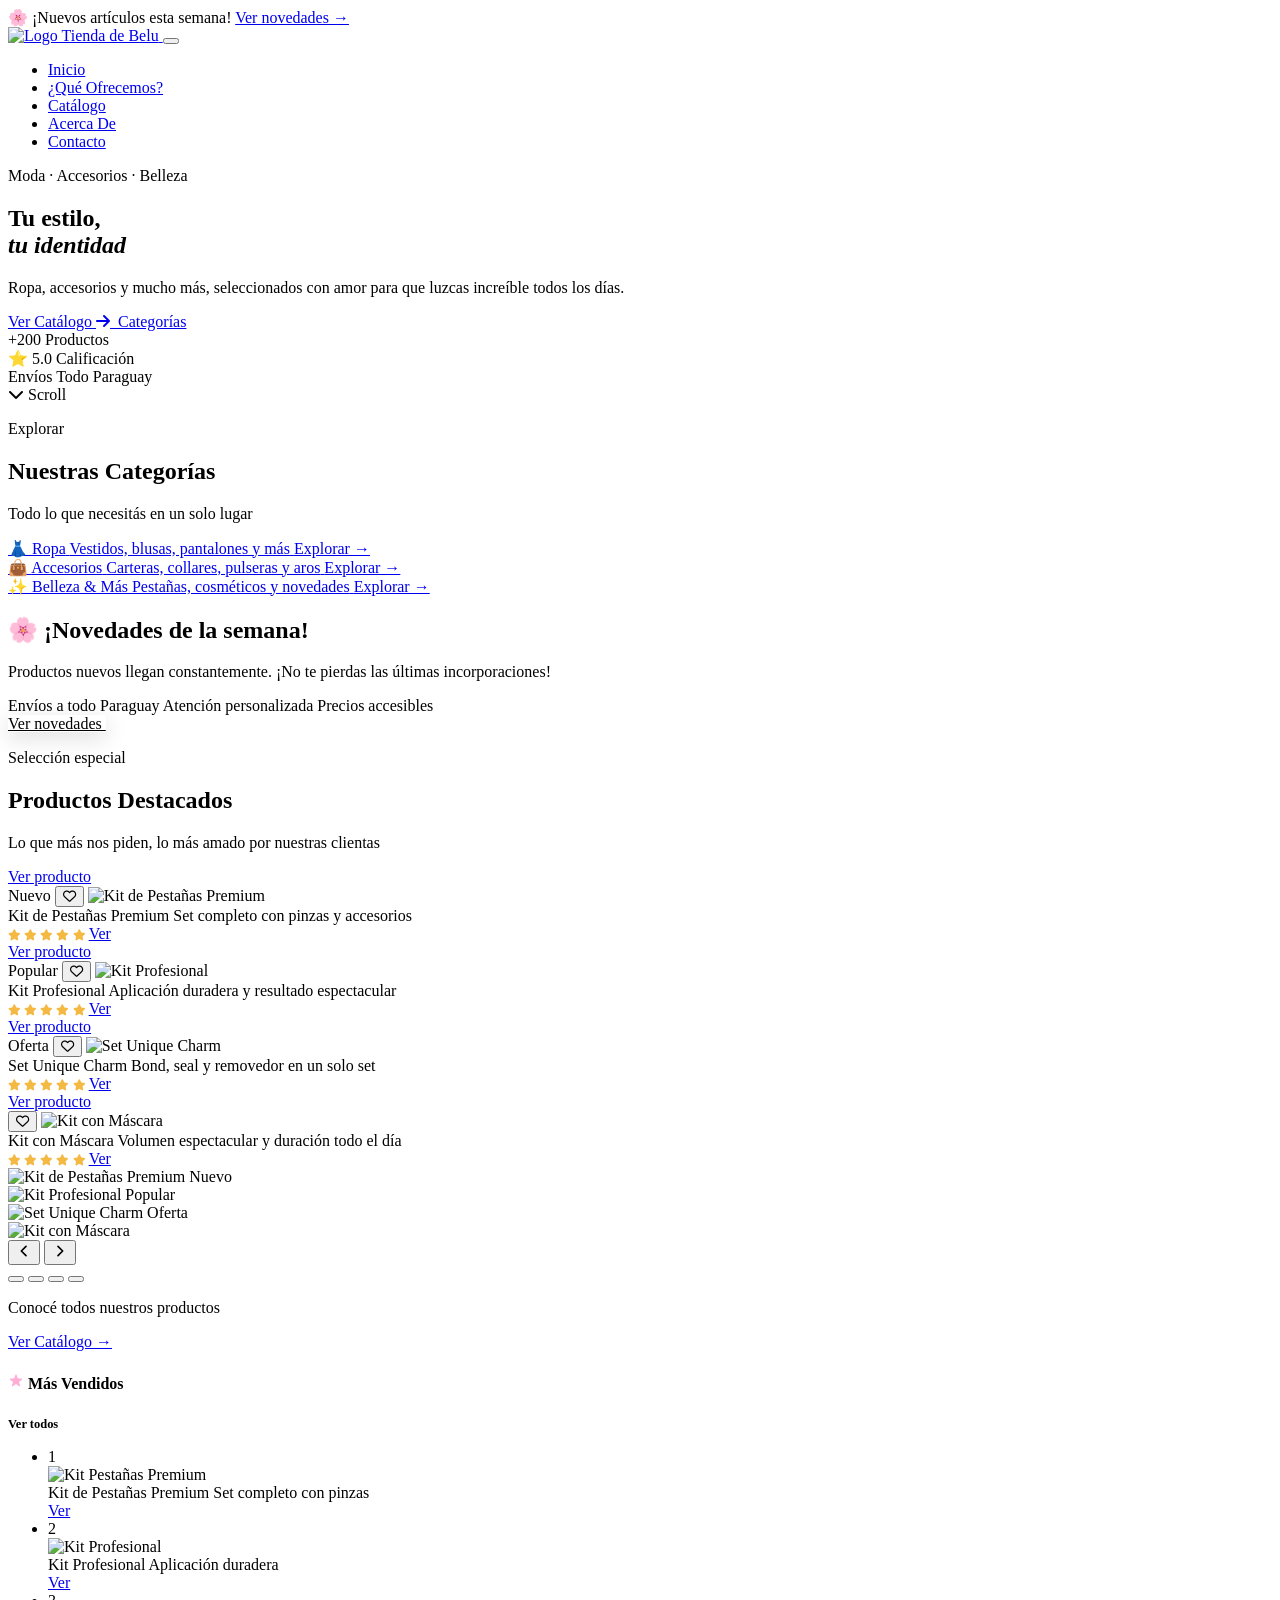
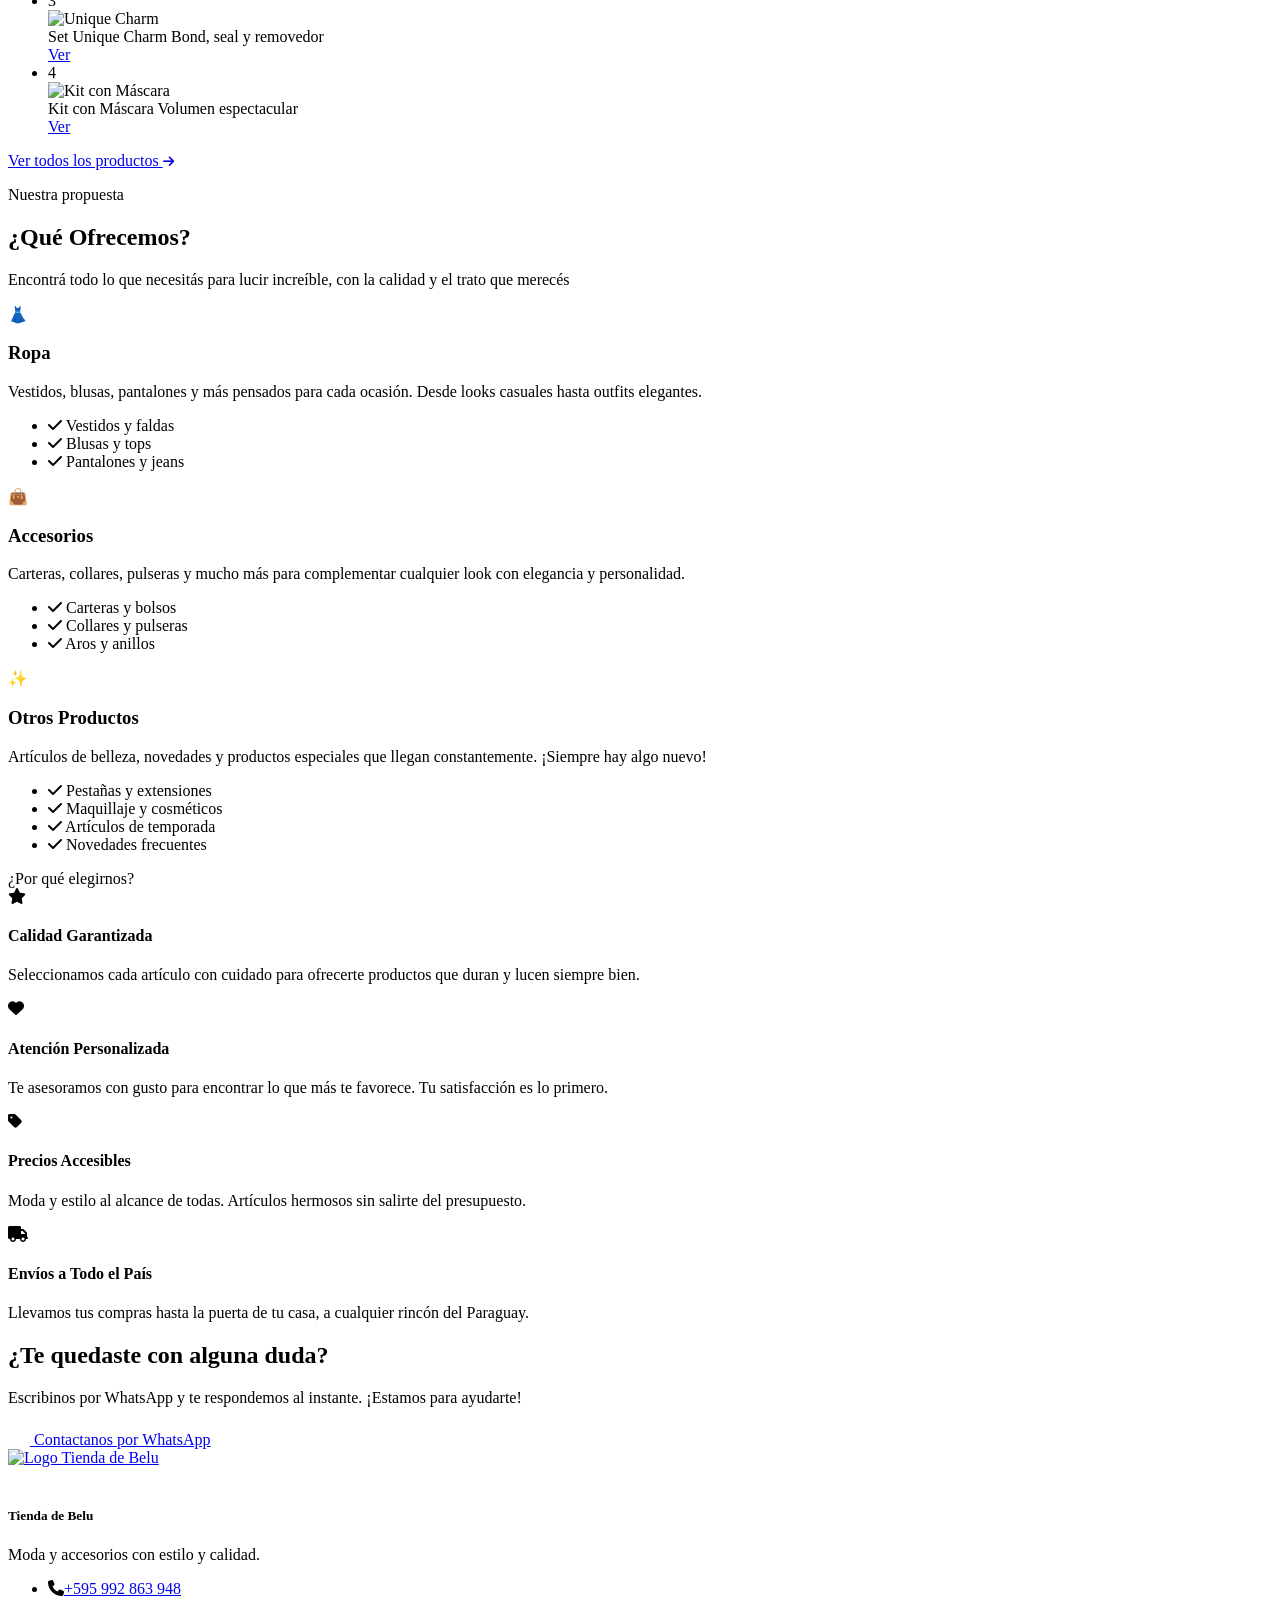
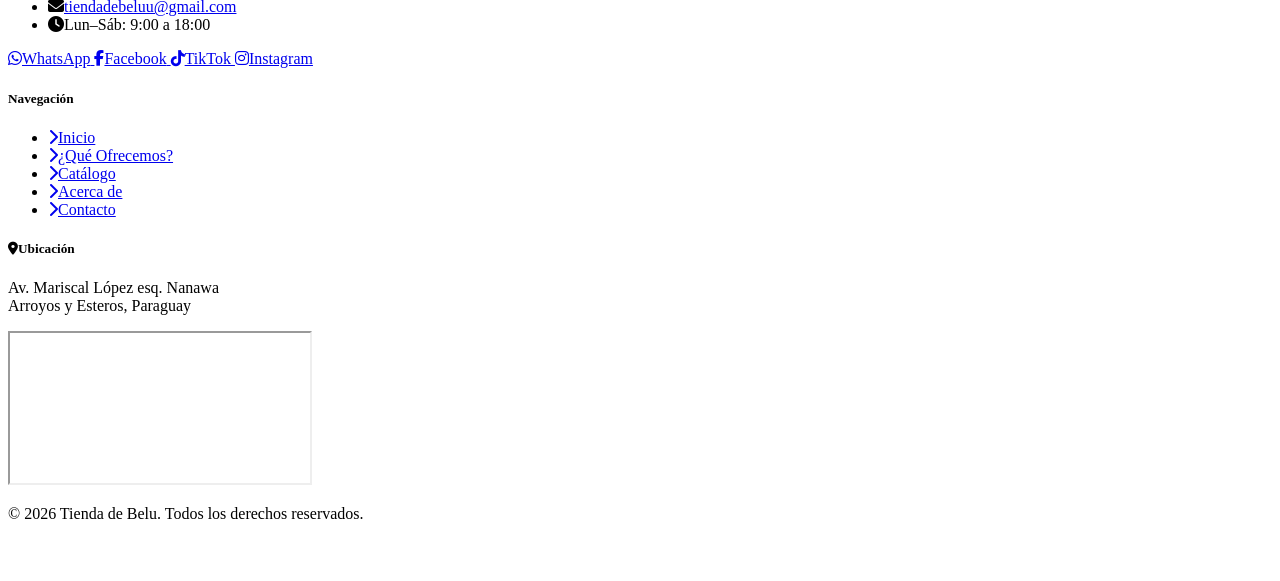
==== commit 15d46832: "Update print statement from 'Hello' to 'Goodbye'" ====
--- a/index.html
+++ b/index.html
@@ -2,566 +2,673 @@
 <html lang="es">
 
 <head>
-    <meta charset="UTF-8">
-    <meta name="viewport" content="width=device-width, initial-scale=1.0">
-    <meta name="description" content="Tienda de Belu - Ropa, accesorios y más para tu estilo">
-    <title>Tienda de Belu</title>
-
-    <!-- Bootstrap CSS -->
-    <link rel="stylesheet" href="assets/css/bootstrap.min.css">
-
-    <!-- CSS General (compartido) -->
-    <link rel="stylesheet" href="assets/css/general.css">
-
-    <!-- CSS específico de la página de inicio -->
-    <link rel="stylesheet" href="assets/css/index.css">
-
-    <!-- Font Awesome para íconos de redes sociales -->
-    <link rel="stylesheet" href="https://cdnjs.cloudflare.com/ajax/libs/font-awesome/6.5.0/css/all.min.css">
+  <meta charset="UTF-8">
+  <meta name="viewport" content="width=device-width, initial-scale=1.0">
+  <meta name="description" content="Tienda de Belu - Ropa, accesorios y más para tu estilo">
+  <title>Tienda de Belu</title>
+
+  <!-- Bootstrap CSS -->
+  <link rel="stylesheet" href="assets/css/bootstrap.min.css">
+
+  <!-- CSS General (navbar, footer, utilidades — compartido con todas las páginas) -->
+  <link rel="stylesheet" href="assets/css/general.css">
+
+  <!-- CSS específico del index -->
+  <link rel="stylesheet" href="assets/css/index.css">
+
+  <!-- Font Awesome -->
+  <link rel="stylesheet" href="https://cdnjs.cloudflare.com/ajax/libs/font-awesome/6.5.0/css/all.min.css">
 </head>
 
 <body>
 
-    <!-- ========================================
-         HEADER / NAVBAR
-         ======================================== -->
-    <header>
-        <nav class="navbar navbar-expand-lg navbar-light">
-            <div class="container">
-                <!-- Logo -->
-                <a class="navbar-brand" href="index.html">
-                    <img src="assets/img/logosinfondo.png" alt="Logo Tienda de Belu">
+  <!-- =============================================
+       TIRA DE NOVEDAD
+       ============================================= -->
+  <div class="v2-novedad-strip">
+    🌸 ¡Nuevos artículos esta semana!
+    <a href="catalogo.html">Ver novedades →</a>
+  </div>
+
+  <!-- =============================================
+       HEADER / NAVBAR
+       ============================================= -->
+  <header class="v2-header">
+    <nav class="navbar navbar-expand-lg v2-navbar">
+      <div class="container">
+
+        <a class="navbar-brand" href="index.html">
+          <img src="assets/img/logosinfondo.png" alt="Logo Tienda de Belu">
+        </a>
+
+        <button class="navbar-toggler" type="button"
+          data-bs-toggle="collapse" data-bs-target="#v2NavMenu"
+          aria-controls="v2NavMenu" aria-expanded="false"
+          aria-label="Abrir menú" id="v2HamburgerBtn">
+          <span class="v2-hamburger-line"></span>
+          <span class="v2-hamburger-line"></span>
+          <span class="v2-hamburger-line"></span>
+        </button>
+
+        <div class="collapse navbar-collapse" id="v2NavMenu">
+          <ul class="navbar-nav ms-auto">
+            <li class="nav-item"><a class="nav-link active" href="index.html">Inicio</a></li>
+            <li class="nav-item"><a class="nav-link" href="#v2-ofrecemos">¿Qué Ofrecemos?</a></li>
+            <li class="nav-item"><a class="nav-link" href="catalogo.html">Catálogo</a></li>
+            <li class="nav-item"><a class="nav-link" href="acerca.html">Acerca De</a></li>
+            <li class="nav-item"><a class="nav-link" href="contacto.html">Contacto</a></li>
+          </ul>
+        </div>
+      </div>
+    </nav>
+  </header>
+
+  <main>
+
+    <!-- =============================================
+         HERO SECTION
+         ============================================= -->
+    <section class="v2-hero">
+      <div class="v2-hero-content">
+        <div class="container">
+          <div class="row">
+            <div class="col-lg-8 col-xl-7">
+
+              <span class="v2-hero-eyebrow hero-fade-up">
+                Moda · Accesorios · Belleza
+              </span>
+
+              <h1 class="v2-hero-title v2-brand-font hero-fade-up">
+                Tu estilo,<br><em>tu identidad</em>
+              </h1>
+
+              <p class="v2-hero-subtitle hero-fade-up">
+                Ropa, accesorios y mucho más, seleccionados con amor para que luzcas increíble todos los días.
+              </p>
+
+              <div class="v2-hero-actions hero-fade-up">
+                <a href="catalogo.html" class="v2-btn-primary">
+                  Ver Catálogo
+                  <i class="fa-solid fa-arrow-right"></i>
                 </a>
-
-                <!-- Botón hamburguesa para móviles -->
-                <button class="navbar-toggler" type="button" data-bs-toggle="collapse" data-bs-target="#navbarNav"
-                    aria-controls="navbarNav" aria-expanded="false" aria-label="Toggle navigation" id="hamburgerBtn">
-                    <span class="hamburger-line"></span>
-                    <span class="hamburger-line"></span>
-                    <span class="hamburger-line"></span>
+                <a href="#v2-categorias" class="v2-btn-outline">
+                  <i class="fa-solid fa-grid-2"></i>
+                  Categorías
+                </a>
+              </div>
+
+              <div class="v2-hero-stats hero-fade-up">
+                <div>
+                  <span class="v2-hero-stat-num">+200</span>
+                  <span class="v2-hero-stat-label">Productos</span>
+                </div>
+                <div>
+                  <span class="v2-hero-stat-num">⭐ 5.0</span>
+                  <span class="v2-hero-stat-label">Calificación</span>
+                </div>
+                <div>
+                  <span class="v2-hero-stat-num">Envíos</span>
+                  <span class="v2-hero-stat-label">Todo Paraguay</span>
+                </div>
+              </div>
+
+            </div>
+          </div>
+        </div>
+      </div>
+
+      <div class="v2-scroll-hint">
+        <i class="fa-solid fa-chevron-down"></i>
+        <span>Scroll</span>
+      </div>
+    </section>
+
+    <!-- =============================================
+         CATEGORÍAS — ACCESO RÁPIDO
+         ============================================= -->
+    <section class="v2-categorias" id="v2-categorias">
+      <div class="container">
+
+        <p class="v2-section-label v2-scroll-fade">Explorar</p>
+        <h2 class="v2-section-title v2-scroll-fade v2-brand-font">Nuestras Categorías</h2>
+        <p class="v2-section-sub v2-scroll-fade">Todo lo que necesitás en un solo lugar</p>
+
+        <div class="row g-4 v2-stagger">
+
+          <div class="col-md-4 v2-scroll-fade">
+            <a href="catalogo.html" class="v2-cat-card">
+              <span class="v2-cat-emoji">👗</span>
+              <span class="v2-cat-name">Ropa</span>
+              <span class="v2-cat-desc">Vestidos, blusas, pantalones y más</span>
+              <span class="v2-cat-pill">Explorar →</span>
+            </a>
+          </div>
+
+          <div class="col-md-4 v2-scroll-fade">
+            <a href="catalogo.html" class="v2-cat-card">
+              <span class="v2-cat-emoji">👜</span>
+              <span class="v2-cat-name">Accesorios</span>
+              <span class="v2-cat-desc">Carteras, collares, pulseras y aros</span>
+              <span class="v2-cat-pill">Explorar →</span>
+            </a>
+          </div>
+
+          <div class="col-md-4 v2-scroll-fade">
+            <a href="catalogo.html" class="v2-cat-card">
+              <span class="v2-cat-emoji">✨</span>
+              <span class="v2-cat-name">Belleza & Más</span>
+              <span class="v2-cat-desc">Pestañas, cosméticos y novedades</span>
+              <span class="v2-cat-pill">Explorar →</span>
+            </a>
+          </div>
+
+        </div>
+      </div>
+    </section>
+
+    <!-- =============================================
+         BANNER NOVEDADES / PROMO
+         ============================================= -->
+    <section class="v2-promo-banner">
+      <div class="container">
+        <div class="v2-promo-inner">
+
+          <div class="v2-promo-text v2-scroll-fade">
+            <h2 class="v2-brand-font">🌸 ¡Novedades de la semana!</h2>
+            <p>Productos nuevos llegan constantemente. ¡No te pierdas las últimas incorporaciones!</p>
+            <div class="v2-promo-badges">
+              <span class="v2-promo-badge">Envíos a todo Paraguay</span>
+              <span class="v2-promo-badge">Atención personalizada</span>
+              <span class="v2-promo-badge">Precios accesibles</span>
+            </div>
+          </div>
+
+          <a href="catalogo.html"
+             class="v2-btn-primary v2-scroll-fade"
+             style="background:#fff; color:var(--rosa-deep) !important; box-shadow: 0 6px 22px rgba(0,0,0,0.14);">
+            Ver novedades
+            <i class="fa-solid fa-sparkles"></i>
+          </a>
+
+        </div>
+      </div>
+    </section>
+
+    <!-- =============================================
+         PRODUCTOS DESTACADOS
+         ============================================= -->
+    <section class="v2-productos">
+      <div class="container">
+
+        <p class="v2-section-label v2-scroll-fade">Selección especial</p>
+        <h2 class="v2-section-title v2-scroll-fade v2-brand-font">Productos Destacados</h2>
+        <p class="v2-section-sub v2-scroll-fade">Lo que más nos piden, lo más amado por nuestras clientas</p>
+
+        <!-- Grid de 4 cards -->
+        <div class="v2-prod-grid mb-5 v2-stagger">
+
+          <!-- Card 1 -->
+          <div class="v2-prod-card v2-scroll-fade">
+            <div class="v2-prod-img-wrap">
+              <div class="v2-prod-overlay">
+                <a href="catalogo.html" class="v2-prod-overlay-btn">Ver producto</a>
+              </div>
+              <span class="v2-prod-badge v2-prod-badge--nuevo">Nuevo</span>
+              <button class="v2-prod-fav" aria-label="Favorito"><i class="fa-regular fa-heart"></i></button>
+              <img src="assets/img/articulos/articulo (1).jpeg" alt="Kit de Pestañas Premium" loading="lazy">
+            </div>
+            <div class="v2-prod-body">
+              <span class="v2-prod-name">Kit de Pestañas Premium</span>
+              <span class="v2-prod-desc">Set completo con pinzas y accesorios</span>
+              <div class="v2-prod-footer">
+                <span style="font-size:0.78rem;">
+                  <i class="fa-solid fa-star" style="color:#f4b942; font-size:0.7rem;"></i>
+                  <i class="fa-solid fa-star" style="color:#f4b942; font-size:0.7rem;"></i>
+                  <i class="fa-solid fa-star" style="color:#f4b942; font-size:0.7rem;"></i>
+                  <i class="fa-solid fa-star" style="color:#f4b942; font-size:0.7rem;"></i>
+                  <i class="fa-solid fa-star" style="color:#f4b942; font-size:0.7rem;"></i>
+                </span>
+                <a href="catalogo.html" class="v2-prod-cta">Ver</a>
+              </div>
+            </div>
+          </div>
+
+          <!-- Card 2 -->
+          <div class="v2-prod-card v2-scroll-fade">
+            <div class="v2-prod-img-wrap">
+              <div class="v2-prod-overlay">
+                <a href="catalogo.html" class="v2-prod-overlay-btn">Ver producto</a>
+              </div>
+              <span class="v2-prod-badge v2-prod-badge--popular">Popular</span>
+              <button class="v2-prod-fav" aria-label="Favorito"><i class="fa-regular fa-heart"></i></button>
+              <img src="assets/img/articulos/articulo (2).jpeg" alt="Kit Profesional" loading="lazy">
+            </div>
+            <div class="v2-prod-body">
+              <span class="v2-prod-name">Kit Profesional</span>
+              <span class="v2-prod-desc">Aplicación duradera y resultado espectacular</span>
+              <div class="v2-prod-footer">
+                <span style="font-size:0.78rem;">
+                  <i class="fa-solid fa-star" style="color:#f4b942; font-size:0.7rem;"></i>
+                  <i class="fa-solid fa-star" style="color:#f4b942; font-size:0.7rem;"></i>
+                  <i class="fa-solid fa-star" style="color:#f4b942; font-size:0.7rem;"></i>
+                  <i class="fa-solid fa-star" style="color:#f4b942; font-size:0.7rem;"></i>
+                  <i class="fa-solid fa-star" style="color:#f4b942; font-size:0.7rem;"></i>
+                </span>
+                <a href="catalogo.html" class="v2-prod-cta">Ver</a>
+              </div>
+            </div>
+          </div>
+
+          <!-- Card 3 -->
+          <div class="v2-prod-card v2-scroll-fade">
+            <div class="v2-prod-img-wrap">
+              <div class="v2-prod-overlay">
+                <a href="catalogo.html" class="v2-prod-overlay-btn">Ver producto</a>
+              </div>
+              <span class="v2-prod-badge v2-prod-badge--oferta">Oferta</span>
+              <button class="v2-prod-fav" aria-label="Favorito"><i class="fa-regular fa-heart"></i></button>
+              <img src="assets/img/articulos/articulo (3).jpeg" alt="Set Unique Charm" loading="lazy">
+            </div>
+            <div class="v2-prod-body">
+              <span class="v2-prod-name">Set Unique Charm</span>
+              <span class="v2-prod-desc">Bond, seal y removedor en un solo set</span>
+              <div class="v2-prod-footer">
+                <span style="font-size:0.78rem;">
+                  <i class="fa-solid fa-star" style="color:#f4b942; font-size:0.7rem;"></i>
+                  <i class="fa-solid fa-star" style="color:#f4b942; font-size:0.7rem;"></i>
+                  <i class="fa-solid fa-star" style="color:#f4b942; font-size:0.7rem;"></i>
+                  <i class="fa-solid fa-star" style="color:#f4b942; font-size:0.7rem;"></i>
+                  <i class="fa-solid fa-star" style="color:#f4b942; font-size:0.7rem;"></i>
+                </span>
+                <a href="catalogo.html" class="v2-prod-cta">Ver</a>
+              </div>
+            </div>
+          </div>
+
+          <!-- Card 4 -->
+          <div class="v2-prod-card v2-scroll-fade">
+            <div class="v2-prod-img-wrap">
+              <div class="v2-prod-overlay">
+                <a href="catalogo.html" class="v2-prod-overlay-btn">Ver producto</a>
+              </div>
+              <button class="v2-prod-fav" aria-label="Favorito"><i class="fa-regular fa-heart"></i></button>
+              <img src="assets/img/articulos/articulo (15).jpeg" alt="Kit con Máscara" loading="lazy">
+            </div>
+            <div class="v2-prod-body">
+              <span class="v2-prod-name">Kit con Máscara</span>
+              <span class="v2-prod-desc">Volumen espectacular y duración todo el día</span>
+              <div class="v2-prod-footer">
+                <span style="font-size:0.78rem;">
+                  <i class="fa-solid fa-star" style="color:#f4b942; font-size:0.7rem;"></i>
+                  <i class="fa-solid fa-star" style="color:#f4b942; font-size:0.7rem;"></i>
+                  <i class="fa-solid fa-star" style="color:#f4b942; font-size:0.7rem;"></i>
+                  <i class="fa-solid fa-star" style="color:#f4b942; font-size:0.7rem;"></i>
+                  <i class="fa-solid fa-star" style="color:#f4b942; font-size:0.7rem;"></i>
+                </span>
+                <a href="catalogo.html" class="v2-prod-cta">Ver</a>
+              </div>
+            </div>
+          </div>
+
+        </div>
+
+        <!-- Carrusel + Más Vendidos -->
+        <div class="row g-4 align-items-start v2-scroll-fade">
+
+          <!-- Carrusel -->
+          <div class="col-lg-6 col-12">
+            <div class="v2-carousel-card">
+              <div id="v2Carousel" class="carousel slide" data-bs-ride="carousel" data-bs-interval="4000">
+                <div class="carousel-inner">
+
+                  <div class="carousel-item active">
+                    <div class="v2-carousel-img-wrap">
+                      <img src="assets/img/articulos/articulo (1).jpeg" alt="Kit de Pestañas Premium">
+                      <span class="v2-prod-badge v2-prod-badge--nuevo" style="z-index:3;">Nuevo</span>
+                    </div>
+                  </div>
+
+                  <div class="carousel-item">
+                    <div class="v2-carousel-img-wrap">
+                      <img src="assets/img/articulos/articulo (2).jpeg" alt="Kit Profesional">
+                      <span class="v2-prod-badge v2-prod-badge--popular" style="z-index:3;">Popular</span>
+                    </div>
+                  </div>
+
+                  <div class="carousel-item">
+                    <div class="v2-carousel-img-wrap">
+                      <img src="assets/img/articulos/articulo (3).jpeg" alt="Set Unique Charm">
+                      <span class="v2-prod-badge v2-prod-badge--oferta" style="z-index:3;">Oferta</span>
+                    </div>
+                  </div>
+
+                  <div class="carousel-item">
+                    <div class="v2-carousel-img-wrap">
+                      <img src="assets/img/articulos/articulo (4).jpeg" alt="Kit con Máscara">
+                    </div>
+                  </div>
+
+                </div>
+
+                <button class="v2-prev" type="button" data-bs-target="#v2Carousel" data-bs-slide="prev" aria-label="Anterior">
+                  <svg xmlns="http://www.w3.org/2000/svg" width="16" height="16" fill="none" viewBox="0 0 24 24" stroke="currentColor" stroke-width="2.5">
+                    <path stroke-linecap="round" stroke-linejoin="round" d="M15 19l-7-7 7-7"/>
+                  </svg>
                 </button>
-
-                <!-- Menú de navegación -->
-                <div class="collapse navbar-collapse" id="navbarNav">
-                    <ul class="navbar-nav ms-auto">
-                        <li class="nav-item">
-                            <a class="nav-link active" href="index.html">Inicio</a>
-                        </li>
-                        <li class="nav-item">
-                            <a class="nav-link" href="#que-ofrecemos">¿Qué Ofrecemos?</a>
-                        </li>
-                        <li class="nav-item">
-                            <a class="nav-link" href="catalogo.html">Catálogo</a>
-                        </li>
-                        <li class="nav-item">
-                            <a class="nav-link" href="acerca.html">Acerca De</a>
-                        </li>
-                        <li class="nav-item">
-                            <a class="nav-link" href="contacto.html">Contacto</a>
-                        </li>
-                    </ul>
+                <button class="v2-next" type="button" data-bs-target="#v2Carousel" data-bs-slide="next" aria-label="Siguiente">
+                  <svg xmlns="http://www.w3.org/2000/svg" width="16" height="16" fill="none" viewBox="0 0 24 24" stroke="currentColor" stroke-width="2.5">
+                    <path stroke-linecap="round" stroke-linejoin="round" d="M9 5l7 7-7 7"/>
+                  </svg>
+                </button>
+
+                <div class="carousel-indicators v2-dots">
+                  <button type="button" data-bs-target="#v2Carousel" data-bs-slide-to="0" class="active" aria-current="true" aria-label="Slide 1"></button>
+                  <button type="button" data-bs-target="#v2Carousel" data-bs-slide-to="1" aria-label="Slide 2"></button>
+                  <button type="button" data-bs-target="#v2Carousel" data-bs-slide-to="2" aria-label="Slide 3"></button>
+                  <button type="button" data-bs-target="#v2Carousel" data-bs-slide-to="3" aria-label="Slide 4"></button>
                 </div>
-            </div>
-        </nav>
-    </header>
-
-    <!-- ========================================
-         MAIN CONTENT
-         ======================================== -->
-    <main>
-
-        <!-- ========================================
-             HERO SECTION
-             ======================================== -->
-        <section class="hero-section">
-            <div class="hero-content fade-in">
-                <h1 class="hero-title">Bienvenidos a la Tienda de Belu</h1>
-                <p class="hero-subtitle">Ropa, accesorios y más para tu estilo</p>
-                <a href="catalogo.html" class="hero-btn">Ver Productos</a>
-            </div>
-        </section>
-
-        <!-- ========================================
-     SECCIÓN DE PRODUCTOS DESTACADOS
-     Carrusel + Lista más vendidos — col-6 / col-6
-     ======================================== -->
-        <section class="productos-destacados">
-            <div class="container">
-
-                <h2 class="section-title scroll-fade">Productos Destacados</h2>
-
-                <div class="row g-4 align-items-start scroll-fade">
-
-                    <!-- ── CARRUSEL (izquierda, col-6) ── -->
-                    <div class="col-lg-6 col-12">
-                        <div class="pd-carousel-card">
-
-                            <div id="productosCarousel" class="carousel slide" data-bs-ride="carousel"
-                                data-bs-interval="4000">
-
-                                <div class="carousel-inner">
-
-                                    <!-- Slide 1 -->
-                                    <div class="carousel-item active">
-                                        <div class="pd-slide-img-wrap">
-                                            <img src="assets/img/articulos/articulo (1).jpeg"
-                                                alt="Kit de Pestañas Premium">
-                                            <span class="pd-badge">Nuevo</span>
-                                        </div>
-                                    </div>
-
-                                    <!-- Slide 2 -->
-                                    <div class="carousel-item">
-                                        <div class="pd-slide-img-wrap">
-                                            <img src="assets/img/articulos/articulo (2).jpeg" alt="Kit Profesional">
-                                            <span class="pd-badge pd-badge--pink">Popular</span>
-                                        </div>
-                                    </div>
-
-                                    <!-- Slide 3 -->
-                                    <div class="carousel-item">
-                                        <div class="pd-slide-img-wrap">
-                                            <img src="assets/img/articulos/articulo (3).jpeg" alt="Set Unique Charm">
-                                            <span class="pd-badge pd-badge--green">Oferta</span>
-                                        </div>
-                                    </div>
-
-                                    <!-- Slide 4 -->
-                                    <div class="carousel-item">
-                                        <div class="pd-slide-img-wrap">
-                                            <img src="assets/img/articulos/articulo (4).jpeg" alt="Kit con Máscara">
-                                        </div>
-                                    </div>
-
-                                    <!-- Slide 5 -->
-                                    <div class="carousel-item">
-                                        <div class="pd-slide-img-wrap">
-                                            <img src="assets/img/articulos/articulo (1).jpeg" alt="Edición Especial">
-                                            <span class="pd-badge">Destacado</span>
-                                        </div>
-                                    </div>
-
-                                </div><!-- /carousel-inner -->
-
-                                <!-- Controles -->
-                                <button class="pd-prev" type="button" data-bs-target="#productosCarousel"
-                                    data-bs-slide="prev" aria-label="Anterior">
-                                    <svg xmlns="http://www.w3.org/2000/svg" width="18" height="18" fill="none"
-                                        viewBox="0 0 24 24" stroke="currentColor" stroke-width="2.5">
-                                        <path stroke-linecap="round" stroke-linejoin="round" d="M15 19l-7-7 7-7" />
-                                    </svg>
-                                </button>
-                                <button class="pd-next" type="button" data-bs-target="#productosCarousel"
-                                    data-bs-slide="next" aria-label="Siguiente">
-                                    <svg xmlns="http://www.w3.org/2000/svg" width="18" height="18" fill="none"
-                                        viewBox="0 0 24 24" stroke="currentColor" stroke-width="2.5">
-                                        <path stroke-linecap="round" stroke-linejoin="round" d="M9 5l7 7-7 7" />
-                                    </svg>
-                                </button>
-
-                                <!-- Dots -->
-                                <div class="carousel-indicators pd-dots">
-                                    <button type="button" data-bs-target="#productosCarousel" data-bs-slide-to="0"
-                                        class="active" aria-current="true" aria-label="Slide 1"></button>
-                                    <button type="button" data-bs-target="#productosCarousel" data-bs-slide-to="1"
-                                        aria-label="Slide 2"></button>
-                                    <button type="button" data-bs-target="#productosCarousel" data-bs-slide-to="2"
-                                        aria-label="Slide 3"></button>
-                                    <button type="button" data-bs-target="#productosCarousel" data-bs-slide-to="3"
-                                        aria-label="Slide 4"></button>
-                                    <button type="button" data-bs-target="#productosCarousel" data-bs-slide-to="4"
-                                        aria-label="Slide 5"></button>
-                                </div>
-
-                            </div><!-- /carousel -->
-
-                            <!-- Info debajo de la imagen dentro de la card -->
-                            <div class="pd-card-info">
-                                <p class="pd-card-footer-text">Conocé todos nuestros productos</p>
-                                <a href="catalogo.html" class="pd-card-footer-btn">Ver Catálogo →</a>
-                            </div>
-
-                        </div><!-- /pd-carousel-card -->
-                    </div>
-
-                    <!-- ── LISTA MÁS VENDIDOS (derecha, col-6) ── -->
-                    <div class="col-lg-6 col-12">
-                        <div class="pd-sidebar">
-
-                            <h4 class="pd-sidebar-title">
-                                <svg xmlns="http://www.w3.org/2000/svg" width="16" height="16" viewBox="0 0 24 24"
-                                    fill="#FFADD5">
-                                    <path
-                                        d="M11.049 2.927c.3-.921 1.603-.921 1.902 0l1.519 4.674a1 1 0 00.95.69h4.915c.969 0 1.371 1.24.588 1.81l-3.976 2.888a1 1 0 00-.363 1.118l1.518 4.674c.3.922-.755 1.688-1.538 1.118l-3.976-2.888a1 1 0 00-1.176 0l-3.976 2.888c-.783.57-1.838-.197-1.538-1.118l1.518-4.674a1 1 0 00-.363-1.118l-3.976-2.888c-.784-.57-.38-1.81.588-1.81h4.914a1 1 0 00.951-.69l1.519-4.674z" />
-                                </svg>
-                                Más Vendidos
-                            </h4>
-
-                            <ul class="pd-vendidos-list">
-
-                                <li class="pd-vendido-item">
-                                    <div class="pd-vendido-img">
-                                        <img src="assets/img/articulos/articulo (1).jpeg" alt="Kit Pestañas Premium">
-                                    </div>
-                                    <div class="pd-vendido-info">
-                                        <span class="pd-vendido-name">Kit de Pestañas Premium</span>
-                                        <span class="pd-vendido-desc">Set completo con pinzas</span>
-                                    </div>
-                                    <a href="catalogo.html" class="pd-vendido-btn">Ver</a>
-                                </li>
-
-                                <li class="pd-vendido-item">
-                                    <div class="pd-vendido-img">
-                                        <img src="assets/img/articulos/articulo (2).jpeg" alt="Kit Profesional">
-                                    </div>
-                                    <div class="pd-vendido-info">
-                                        <span class="pd-vendido-name">Kit Profesional</span>
-                                        <span class="pd-vendido-desc">Aplicación duradera</span>
-                                    </div>
-                                    <a href="catalogo.html" class="pd-vendido-btn">Ver</a>
-                                </li>
-
-                                <li class="pd-vendido-item">
-                                    <div class="pd-vendido-img">
-                                        <img src="assets/img/articulos/articulo (3).jpeg" alt="Unique Charm">
-                                    </div>
-                                    <div class="pd-vendido-info">
-                                        <span class="pd-vendido-name">Set Unique Charm</span>
-                                        <span class="pd-vendido-desc">Bond, seal y removedor</span>
-                                    </div>
-                                    <a href="catalogo.html" class="pd-vendido-btn">Ver</a>
-                                </li>
-
-                                <li class="pd-vendido-item">
-                                    <div class="pd-vendido-img">
-                                        <img src="assets/img/articulos/articulo (4).jpeg" alt="Kit con Máscara">
-                                    </div>
-                                    <div class="pd-vendido-info">
-                                        <span class="pd-vendido-name">Kit con Máscara</span>
-                                        <span class="pd-vendido-desc">Volumen espectacular</span>
-                                    </div>
-                                    <a href="catalogo.html" class="pd-vendido-btn">Ver</a>
-                                </li>
-
-                            </ul>
-
-                            <a href="catalogo.html" class="pd-ver-mas">
-                                Ver todos los productos
-                                <svg xmlns="http://www.w3.org/2000/svg" width="15" height="15" fill="none"
-                                    viewBox="0 0 24 24" stroke="currentColor" stroke-width="2.5">
-                                    <path stroke-linecap="round" stroke-linejoin="round" d="M9 5l7 7-7 7" />
-                                </svg>
-                            </a>
-
-                        </div>
-                    </div>
-
-                </div>
-            </div>
-        </section>
-
-        <!-- ========================================
-             SECCIÓN ¿QUÉ OFRECEMOS? + POR QUÉ ELEGIRNOS
-             ======================================== -->
-        <section class="que-ofrecemos-section" id="que-ofrecemos">
-            <div class="container">
-
-                <!-- Título principal -->
-                <h2 class="section-title scroll-fade">¿Qué Ofrecemos?</h2>
-                <p class="section-subtitle scroll-fade">Encontrá todo lo que necesitás para lucir increíble, con la
-                    calidad y el trato que merecés</p>
-
-                <!-- Productos que ofrecemos -->
-                <div class="row g-4 mb-5">
-
-                    <!-- Ropa -->
-                    <div class="col-md-4 scroll-fade">
-                        <div class="ofrecemos-card">
-                            <div class="ofrecemos-icon-wrap">
-                                <span class="ofrecemos-icon">👗</span>
-                            </div>
-                            <h3>Ropa</h3>
-                            <p>Vestidos, blusas, pantalones y más pensados para cada ocasión. Desde looks casuales hasta
-                                outfits elegantes, siempre con estilo.</p>
-                            <ul class="ofrecemos-list">
-                                <li><i class="fa-solid fa-check"></i> Vestidos y faldas</li>
-                                <li><i class="fa-solid fa-check"></i> Blusas y tops</li>
-                                <li><i class="fa-solid fa-check"></i> Pantalones y jeans</li>
-                            </ul>
-                        </div>
-                    </div>
-
-                    <!-- Accesorios -->
-                    <div class="col-md-4 scroll-fade">
-                        <div class="ofrecemos-card ofrecemos-card--featured">
-                            <div class="ofrecemos-icon-wrap">
-                                <span class="ofrecemos-icon">👜</span>
-                            </div>
-                            <h3>Accesorios</h3>
-                            <p>Carteras, collares, pulseras y mucho más para complementar cualquier look con elegancia y
-                                personalidad.</p>
-                            <ul class="ofrecemos-list">
-                                <li><i class="fa-solid fa-check"></i> Carteras y bolsos</li>
-                                <li><i class="fa-solid fa-check"></i> Collares y pulseras</li>
-                                <li><i class="fa-solid fa-check"></i> Aros y anillos</li>
-                            </ul>
-                        </div>
-                    </div>
-
-                    <!-- Otros productos -->
-                    <div class="col-md-4 scroll-fade">
-                        <div class="ofrecemos-card">
-                            <div class="ofrecemos-icon-wrap">
-                                <span class="ofrecemos-icon">✨</span>
-                            </div>
-                            <h3>Otros Productos</h3>
-                            <p>Artículos de belleza, novedades y productos especiales que llegan constantemente. Siempre
-                                hay algo nuevo esperándote.</p>
-                            <ul class="ofrecemos-list">
-                                <li><i class="fa-solid fa-check"></i> Pestañas y extensiones</li>
-                                <li><i class="fa-solid fa-check"></i> Maquillaje y cosméticos</li>
-                                <li><i class="fa-solid fa-check"></i> Artículos de temporada</li>
-                                <li><i class="fa-solid fa-check"></i> Novedades frecuentes</li>
-                            </ul>
-                        </div>
-                    </div>
-
-                </div>
-
-                <!-- Divisor elegante -->
-                <div class="ofrecemos-divider scroll-fade">
-                    <span>¿Por qué elegirnos?</span>
-                </div>
-
-                <!-- Por qué elegirnos - 4 ítems -->
-                <div class="row g-4 mt-2">
-
-                    <div class="col-md-3 col-sm-6 scroll-fade">
-                        <div class="porqueelegir-item">
-                            <div class="porqueelegir-icon">
-                                <i class="fa-solid fa-star"></i>
-                            </div>
-                            <h4>Calidad Garantizada</h4>
-                            <p>Seleccionamos cada artículo con cuidado para ofrecerte productos que duran y lucen
-                                siempre bien.</p>
-                        </div>
-                    </div>
-
-                    <div class="col-md-3 col-sm-6 scroll-fade">
-                        <div class="porqueelegir-item">
-                            <div class="porqueelegir-icon">
-                                <i class="fa-solid fa-heart"></i>
-                            </div>
-                            <h4>Atención Personalizada</h4>
-                            <p>Te asesoramos con gusto para encontrar lo que más te favorece. Tu satisfacción es lo más
-                                importante.</p>
-                        </div>
-                    </div>
-
-                    <div class="col-md-3 col-sm-6 scroll-fade">
-                        <div class="porqueelegir-item">
-                            <div class="porqueelegir-icon">
-                                <i class="fa-solid fa-tag"></i>
-                            </div>
-                            <h4>Precios Accesibles</h4>
-                            <p>Moda y estilo al alcance de todas. Encontrá artículos hermosos sin salirte del
-                                presupuesto.</p>
-                        </div>
-                    </div>
-
-                    <div class="col-md-3 col-sm-6 scroll-fade">
-                        <div class="porqueelegir-item">
-                            <div class="porqueelegir-icon">
-                                <i class="fa-solid fa-truck"></i>
-                            </div>
-                            <h4>Envíos a Todo el País</h4>
-                            <p>Llevamos tus compras hasta la puerta de tu casa, a cualquier rincón del Paraguay.</p>
-                        </div>
-                    </div>
-
-                </div>
-            </div>
-        </section>
-
-        <!-- ========================================
-             SECCIÓN DE CATEGORÍAS
-             ======================================== -->
-        <section class="categorias-section">
-            <div class="container">
-                <h2 class="section-title scroll-fade">Nuestras Categorías</h2>
-
-                <div class="row g-4">
-
-                    <div class="col-md-4 scroll-fade">
-                        <div class="categoria-card">
-                            <div class="categoria-icon">👗</div>
-                            <h3>Ropa</h3>
-                            <p>Vestidos, blusas, pantalones y más para tu guardarropa</p>
-                            <a href="catalogo.html" class="btn-categoria">Explorar</a>
-                        </div>
-                    </div>
-
-                    <div class="col-md-4 scroll-fade">
-                        <div class="categoria-card">
-                            <div class="categoria-icon">👜</div>
-                            <h3>Accesorios</h3>
-                            <p>Carteras, collares, pulseras y accesorios únicos</p>
-                            <a href="catalogo.html" class="btn-categoria">Explorar</a>
-                        </div>
-                    </div>
-
-                    <div class="col-md-4 scroll-fade">
-                        <div class="categoria-card">
-                            <div class="categoria-icon">✨</div>
-                            <h3>Otros Productos</h3>
-                            <p>Descubre más artículos especiales para ti</p>
-                            <a href="catalogo.html" class="btn-categoria">Explorar</a>
-                        </div>
-                    </div>
-
-                </div>
-            </div>
-        </section>
-
-        <!-- ========================================
-             CTA WHATSAPP
-             ======================================== -->
-        <section class="cta-whatsapp-section scroll-fade">
-            <div class="container">
-                <div class="cta-whatsapp-inner">
-                    <div class="cta-whatsapp-text">
-                        <h2>¿Te quedaste con alguna duda?</h2>
-                        <p>Escribinos por WhatsApp y te respondemos al instante. ¡Estamos para ayudarte!</p>
-                    </div>
-                    <a href="https://wa.me/595992863948" target="_blank" rel="noopener noreferrer"
-                        class="cta-whatsapp-btn">
-                        <svg xmlns="http://www.w3.org/2000/svg" width="22" height="22" viewBox="0 0 24 24" fill="white">
-                            <path
-                                d="M17.472 14.382c-.297-.149-1.758-.867-2.03-.967-.273-.099-.471-.148-.67.15-.197.297-.767.966-.94 1.164-.173.199-.347.223-.644.075-.297-.15-1.255-.463-2.39-1.475-.883-.788-1.48-1.761-1.653-2.059-.173-.297-.018-.458.13-.606.134-.133.298-.347.446-.52.149-.174.198-.298.298-.497.099-.198.05-.371-.025-.52-.075-.149-.669-1.612-.916-2.207-.242-.579-.487-.5-.669-.51-.173-.008-.371-.01-.57-.01-.198 0-.52.074-.792.372-.272.297-1.04 1.016-1.04 2.479 0 1.462 1.065 2.875 1.213 3.074.149.198 2.096 3.2 5.077 4.487.709.306 1.262.489 1.694.625.712.227 1.36.195 1.871.118.571-.085 1.758-.719 2.006-1.413.248-.694.248-1.289.173-1.413-.074-.124-.272-.198-.57-.347m-5.421 7.403h-.004a9.87 9.87 0 0 1-5.031-1.378l-.361-.214-3.741.982.998-3.648-.235-.374a9.86 9.86 0 0 1-1.51-5.26c.001-5.45 4.436-9.884 9.888-9.884 2.64 0 5.122 1.03 6.988 2.898a9.825 9.825 0 0 1 2.893 6.994c-.003 5.45-4.437 9.884-9.885 9.884m8.413-18.297A11.815 11.815 0 0 0 12.05 0C5.495 0 .16 5.335.157 11.892c0 2.096.547 4.142 1.588 5.945L.057 24l6.305-1.654a11.882 11.882 0 0 0 5.683 1.448h.005c6.554 0 11.89-5.335 11.893-11.893a11.821 11.821 0 0 0-3.48-8.413Z" />
-                        </svg>
-                        Contactanos por WhatsApp
-                    </a>
-                </div>
-            </div>
-        </section>
-
-    </main>
-
-    <!-- ========================================
-         FOOTER
-         ======================================== -->
-    <footer>
-        <div class="container">
-            <div class="row g-4">
-
-                <!-- Columna 1: Logo + Información + Redes -->
-                <div class="col-md-4 col-sm-12">
-                    <a href="index.html" class="footer-logo-link">
-                        <img src="assets/img/logosinfondo.png" alt="Logo Tienda de Belu" class="footer-logo">
-                    </a>
-
-                    <div class="footer-info">
-                        <h5>Tienda de Belu</h5>
-                        <p class="footer-tagline">Moda y accesorios con estilo y calidad.</p>
-
-                        <ul class="footer-contact-list">
-                            <li>
-                                <i class="fa-solid fa-phone"></i>
-                                <span>+595 992 863 948</span>
-                            </li>
-                            <li>
-                                <i class="fa-solid fa-envelope"></i>
-                                <span>tiendadebelu@gmail.com</span>
-                            </li>
-                            <li>
-                                <i class="fa-solid fa-clock"></i>
-                                <span>Lun–Sáb: 9:00 a 18:00</span>
-                            </li>
-                        </ul>
-                    </div>
-
-                    <div class="footer-social">
-                        <a href="https://wa.me/595992863948" target="_blank" rel="noopener noreferrer"
-                            class="social-link social-whatsapp" aria-label="WhatsApp">
-                            <i class="fa-brands fa-whatsapp"></i>
-                            <span>WhatsApp</span>
-                        </a>
-                        <a href="https://www.facebook.com/share/17E23mWFLx/?mibextid=wwXIfr" target="_blank"
-                            rel="noopener noreferrer" class="social-link social-facebook" aria-label="Facebook">
-                            <i class="fa-brands fa-facebook-f"></i>
-                            <span>Facebook</span>
-                        </a>
-                        <a href="https://www.tiktok.com/@tiendadebeluu" target="_blank" rel="noopener noreferrer"
-                            class="social-link social-tiktok" aria-label="TikTok">
-                            <i class="fa-brands fa-tiktok"></i>
-                            <span>TikTok</span>
-                        </a>
-                        <a href="https://www.instagram.com/tiendadebeluu" target="_blank" rel="noopener noreferrer"
-                            class="social-link social-instagram" aria-label="Instagram">
-                            <i class="fa-brands fa-instagram"></i>
-                            <span>Instagram</span>
-                        </a>
-                    </div>
-                </div>
-
-                <!-- Columna 2: Enlaces rápidos -->
-                <div class="col-md-2 col-sm-6 col-6 text-center-mobile">
-                    <h5>Navegación</h5>
-                    <ul>
-                        <li><a href="index.html"><i class="fa-solid fa-chevron-right footer-arrow"></i>Inicio</a></li>
-                        <li><a href="#que-ofrecemos"><i class="fa-solid fa-chevron-right footer-arrow"></i>¿Qué
-                                Ofrecemos?</a></li>
-                        <li><a href="catalogo.html"><i class="fa-solid fa-chevron-right footer-arrow"></i>Catálogo</a>
-                        </li>
-                        <li><a href="acerca.html"><i class="fa-solid fa-chevron-right footer-arrow"></i>Acerca de</a>
-                        </li>
-                        <li><a href="contacto.html"><i class="fa-solid fa-chevron-right footer-arrow"></i>Contacto</a>
-                        </li>
-                    </ul>
-                </div>
-
-                <!-- Columna 3: Ubicación con mapa -->
-                <div class="col-md-6 col-sm-12">
-                    <h5><i class="fa-solid fa-location-dot me-2"></i>Ubicación</h5>
-                    <p class="footer-address">
-                        Av. Mariscal López esq. Nanawa<br>
-                        Arroyos y Esteros, Paraguay
-                    </p>
-                    <div class="footer-map">
-                        <iframe
-                            src="https://www.google.com/maps/embed?pb=!1m18!1m12!1m3!1d2753.1393252873645!2d-57.10456722585318!3d-25.055181718164622!2m3!1f0!2f0!3f0!3m2!1i1024!2i768!4f13.1!3m3!1m2!1s0x945dc300060d4255%3A0x932f2931797eb55!2sTienda%20de%20Belu!5e1!3m2!1sen!2spy!4v1772836158541!5m2!1sen!2spy"
-                            allowfullscreen="" loading="lazy" referrerpolicy="no-referrer-when-downgrade">
-                        </iframe>
-                    </div>
-                </div>
-
-            </div>
-
-            <!-- Copyright -->
-            <div class="row">
-                <div class="col-12">
-                    <div class="footer-copyright">
-                        <p>&copy; 2026 Tienda de Belu. Todos los derechos reservados.</p>
-                    </div>
-                </div>
-            </div>
-        </div>
-    </footer>
-
-    <!-- ========================================
-         BOTÓN FLOTANTE DE WHATSAPP
-         ======================================== -->
-    <a href="https://wa.me/595992863948" target="_blank" rel="noopener noreferrer" class="whatsapp-float"
-        aria-label="Contactar por WhatsApp">
-        <svg xmlns="http://www.w3.org/2000/svg" width="32" height="32" viewBox="0 0 24 24" fill="white">
-            <path
-                d="M17.472 14.382c-.297-.149-1.758-.867-2.03-.967-.273-.099-.471-.148-.67.15-.197.297-.767.966-.94 1.164-.173.199-.347.223-.644.075-.297-.15-1.255-.463-2.39-1.475-.883-.788-1.48-1.761-1.653-2.059-.173-.297-.018-.458.13-.606.134-.133.298-.347.446-.52.149-.174.198-.298.298-.497.099-.198.05-.371-.025-.52-.075-.149-.669-1.612-.916-2.207-.242-.579-.487-.5-.669-.51-.173-.008-.371-.01-.57-.01-.198 0-.52.074-.792.372-.272.297-1.04 1.016-1.04 2.479 0 1.462 1.065 2.875 1.213 3.074.149.198 2.096 3.2 5.077 4.487.709.306 1.262.489 1.694.625.712.227 1.36.195 1.871.118.571-.085 1.758-.719 2.006-1.413.248-.694.248-1.289.173-1.413-.074-.124-.272-.198-.57-.347m-5.421 7.403h-.004a9.87 9.87 0 0 1-5.031-1.378l-.361-.214-3.741.982.998-3.648-.235-.374a9.86 9.86 0 0 1-1.51-5.26c.001-5.45 4.436-9.884 9.888-9.884 2.64 0 5.122 1.03 6.988 2.898a9.825 9.825 0 0 1 2.893 6.994c-.003 5.45-4.437 9.884-9.885 9.884m8.413-18.297A11.815 11.815 0 0 0 12.05 0C5.495 0 .16 5.335.157 11.892c0 2.096.547 4.142 1.588 5.945L.057 24l6.305-1.654a11.882 11.882 0 0 0 5.683 1.448h.005c6.554 0 11.89-5.335 11.893-11.893a11.821 11.821 0 0 0-3.48-8.413Z" />
-        </svg>
-    </a>
-
-    <!-- Bootstrap JavaScript Bundle -->
-    <script src="assets/js/bootstrap.bundle.min.js"></script>
-    <script src="assets/js/main.js"></script>
+              </div>
+
+              <div class="v2-carousel-footer">
+                <p class="v2-carousel-footer-text">Conocé todos nuestros productos</p>
+                <a href="catalogo.html" class="v2-carousel-footer-btn">Ver Catálogo →</a>
+              </div>
+            </div>
+          </div>
+
+          <!-- Más Vendidos -->
+          <div class="col-lg-6 col-12">
+            <div class="v2-vendidos-card">
+
+              <div class="v2-vendidos-header">
+                <h4 class="v2-vendidos-title">
+                  <svg xmlns="http://www.w3.org/2000/svg" width="16" height="16" viewBox="0 0 24 24" fill="#FFADD5">
+                    <path d="M11.049 2.927c.3-.921 1.603-.921 1.902 0l1.519 4.674a1 1 0 00.95.69h4.915c.969 0 1.371 1.24.588 1.81l-3.976 2.888a1 1 0 00-.363 1.118l1.518 4.674c.3.922-.755 1.688-1.538 1.118l-3.976-2.888a1 1 0 00-1.176 0l-3.976 2.888c-.783.57-1.838-.197-1.538-1.118l1.518-4.674a1 1 0 00-.363-1.118l-3.976-2.888c-.784-.57-.38-1.81.588-1.81h4.914a1 1 0 00.951-.69l1.519-4.674z"/>
+                  </svg>
+                  Más Vendidos
+                </h4>
+                <a href="catalogo.html" style="font-size:0.78rem; color:var(--rosa-deep); text-decoration:none; font-weight:600;">Ver todos</a>
+              </div>
+
+              <ul class="v2-vendidos-list">
+
+                <li class="v2-vendido-item">
+                  <span class="v2-vendido-num">1</span>
+                  <div class="v2-vendido-img">
+                    <img src="assets/img/articulos/articulo (1).jpeg" alt="Kit Pestañas Premium">
+                  </div>
+                  <div class="v2-vendido-info">
+                    <span class="v2-vendido-name">Kit de Pestañas Premium</span>
+                    <span class="v2-vendido-sub">Set completo con pinzas</span>
+                  </div>
+                  <a href="catalogo.html" class="v2-vendido-btn">Ver</a>
+                </li>
+
+                <li class="v2-vendido-item">
+                  <span class="v2-vendido-num">2</span>
+                  <div class="v2-vendido-img">
+                    <img src="assets/img/articulos/articulo (2).jpeg" alt="Kit Profesional">
+                  </div>
+                  <div class="v2-vendido-info">
+                    <span class="v2-vendido-name">Kit Profesional</span>
+                    <span class="v2-vendido-sub">Aplicación duradera</span>
+                  </div>
+                  <a href="catalogo.html" class="v2-vendido-btn">Ver</a>
+                </li>
+
+                <li class="v2-vendido-item">
+                  <span class="v2-vendido-num">3</span>
+                  <div class="v2-vendido-img">
+                    <img src="assets/img/articulos/articulo (3).jpeg" alt="Unique Charm">
+                  </div>
+                  <div class="v2-vendido-info">
+                    <span class="v2-vendido-name">Set Unique Charm</span>
+                    <span class="v2-vendido-sub">Bond, seal y removedor</span>
+                  </div>
+                  <a href="catalogo.html" class="v2-vendido-btn">Ver</a>
+                </li>
+
+                <li class="v2-vendido-item">
+                  <span class="v2-vendido-num">4</span>
+                  <div class="v2-vendido-img">
+                    <img src="assets/img/articulos/articulo (4).jpeg" alt="Kit con Máscara">
+                  </div>
+                  <div class="v2-vendido-info">
+                    <span class="v2-vendido-name">Kit con Máscara</span>
+                    <span class="v2-vendido-sub">Volumen espectacular</span>
+                  </div>
+                  <a href="catalogo.html" class="v2-vendido-btn">Ver</a>
+                </li>
+
+              </ul>
+
+              <a href="catalogo.html" class="v2-vendidos-ver-mas">
+                Ver todos los productos
+                <i class="fa-solid fa-arrow-right" style="font-size:0.8rem;"></i>
+              </a>
+
+            </div>
+          </div>
+        </div>
+
+      </div>
+    </section>
+
+    <!-- =============================================
+         ¿QUÉ OFRECEMOS?
+         ============================================= -->
+    <section class="v2-ofrecemos" id="v2-ofrecemos">
+      <div class="container">
+
+        <p class="v2-section-label v2-scroll-fade">Nuestra propuesta</p>
+        <h2 class="v2-section-title v2-scroll-fade v2-brand-font">¿Qué Ofrecemos?</h2>
+        <p class="v2-section-sub v2-scroll-fade">Encontrá todo lo que necesitás para lucir increíble, con la calidad y el trato que merecés</p>
+
+        <div class="row g-4 v2-stagger">
+
+          <div class="col-md-4 v2-scroll-fade">
+            <div class="v2-ofr-card">
+              <div class="v2-ofr-icon-wrap">👗</div>
+              <h3>Ropa</h3>
+              <p>Vestidos, blusas, pantalones y más pensados para cada ocasión. Desde looks casuales hasta outfits elegantes.</p>
+              <ul class="v2-ofr-list">
+                <li><i class="fa-solid fa-check"></i> Vestidos y faldas</li>
+                <li><i class="fa-solid fa-check"></i> Blusas y tops</li>
+                <li><i class="fa-solid fa-check"></i> Pantalones y jeans</li>
+              </ul>
+            </div>
+          </div>
+
+          <div class="col-md-4 v2-scroll-fade">
+            <div class="v2-ofr-card v2-ofr-card--featured">
+              <div class="v2-ofr-icon-wrap">👜</div>
+              <h3>Accesorios</h3>
+              <p>Carteras, collares, pulseras y mucho más para complementar cualquier look con elegancia y personalidad.</p>
+              <ul class="v2-ofr-list">
+                <li><i class="fa-solid fa-check"></i> Carteras y bolsos</li>
+                <li><i class="fa-solid fa-check"></i> Collares y pulseras</li>
+                <li><i class="fa-solid fa-check"></i> Aros y anillos</li>
+              </ul>
+            </div>
+          </div>
+
+          <div class="col-md-4 v2-scroll-fade">
+            <div class="v2-ofr-card">
+              <div class="v2-ofr-icon-wrap">✨</div>
+              <h3>Otros Productos</h3>
+              <p>Artículos de belleza, novedades y productos especiales que llegan constantemente. ¡Siempre hay algo nuevo!</p>
+              <ul class="v2-ofr-list">
+                <li><i class="fa-solid fa-check"></i> Pestañas y extensiones</li>
+                <li><i class="fa-solid fa-check"></i> Maquillaje y cosméticos</li>
+                <li><i class="fa-solid fa-check"></i> Artículos de temporada</li>
+                <li><i class="fa-solid fa-check"></i> Novedades frecuentes</li>
+              </ul>
+            </div>
+          </div>
+
+        </div>
+
+        <div class="v2-divider v2-scroll-fade v2-brand-font">
+          <span>¿Por qué elegirnos?</span>
+        </div>
+
+        <div class="row g-4 mt-1 v2-stagger">
+
+          <div class="col-md-3 col-sm-6 v2-scroll-fade">
+            <div class="v2-porque-item">
+              <div class="v2-porque-icon"><i class="fa-solid fa-star"></i></div>
+              <h4>Calidad Garantizada</h4>
+              <p>Seleccionamos cada artículo con cuidado para ofrecerte productos que duran y lucen siempre bien.</p>
+            </div>
+          </div>
+
+          <div class="col-md-3 col-sm-6 v2-scroll-fade">
+            <div class="v2-porque-item">
+              <div class="v2-porque-icon"><i class="fa-solid fa-heart"></i></div>
+              <h4>Atención Personalizada</h4>
+              <p>Te asesoramos con gusto para encontrar lo que más te favorece. Tu satisfacción es lo primero.</p>
+            </div>
+          </div>
+
+          <div class="col-md-3 col-sm-6 v2-scroll-fade">
+            <div class="v2-porque-item">
+              <div class="v2-porque-icon"><i class="fa-solid fa-tag"></i></div>
+              <h4>Precios Accesibles</h4>
+              <p>Moda y estilo al alcance de todas. Artículos hermosos sin salirte del presupuesto.</p>
+            </div>
+          </div>
+
+          <div class="col-md-3 col-sm-6 v2-scroll-fade">
+            <div class="v2-porque-item">
+              <div class="v2-porque-icon"><i class="fa-solid fa-truck"></i></div>
+              <h4>Envíos a Todo el País</h4>
+              <p>Llevamos tus compras hasta la puerta de tu casa, a cualquier rincón del Paraguay.</p>
+            </div>
+          </div>
+
+        </div>
+      </div>
+    </section>
+
+    <!-- =============================================
+         CTA WHATSAPP
+         ============================================= -->
+    <section class="v2-cta-section">
+      <div class="container">
+        <div class="v2-cta-card v2-scroll-fade">
+
+          <div>
+            <h2 class="v2-brand-font">¿Te quedaste con alguna duda?</h2>
+            <p>Escribinos por WhatsApp y te respondemos al instante. ¡Estamos para ayudarte!</p>
+          </div>
+
+          <a href="https://wa.me/595992863948?text=Hola%20Tienda%20Belu,%20quisiera%20hacer%20una%20consulta."
+             target="_blank" rel="noopener noreferrer"
+             class="v2-btn-wa">
+            <svg xmlns="http://www.w3.org/2000/svg" width="22" height="22" viewBox="0 0 24 24" fill="white">
+              <path d="M17.472 14.382c-.297-.149-1.758-.867-2.03-.967-.273-.099-.471-.148-.67.15-.197.297-.767.966-.94 1.164-.173.199-.347.223-.644.075-.297-.15-1.255-.463-2.39-1.475-.883-.788-1.48-1.761-1.653-2.059-.173-.297-.018-.458.13-.606.134-.133.298-.347.446-.52.149-.174.198-.298.298-.497.099-.198.05-.371-.025-.52-.075-.149-.669-1.612-.916-2.207-.242-.579-.487-.5-.669-.51-.173-.008-.371-.01-.57-.01-.198 0-.52.074-.792.372-.272.297-1.04 1.016-1.04 2.479 0 1.462 1.065 2.875 1.213 3.074.149.198 2.096 3.2 5.077 4.487.709.306 1.262.489 1.694.625.712.227 1.36.195 1.871.118.571-.085 1.758-.719 2.006-1.413.248-.694.248-1.289.173-1.413-.074-.124-.272-.198-.57-.347m-5.421 7.403h-.004a9.87 9.87 0 0 1-5.031-1.378l-.361-.214-3.741.982.998-3.648-.235-.374a9.86 9.86 0 0 1-1.51-5.26c.001-5.45 4.436-9.884 9.888-9.884 2.64 0 5.122 1.03 6.988 2.898a9.825 9.825 0 0 1 2.893 6.994c-.003 5.45-4.437 9.884-9.885 9.884m8.413-18.297A11.815 11.815 0 0 0 12.05 0C5.495 0 .16 5.335.157 11.892c0 2.096.547 4.142 1.588 5.945L.057 24l6.305-1.654a11.882 11.882 0 0 0 5.683 1.448h.005c6.554 0 11.89-5.335 11.893-11.893a11.821 11.821 0 0 0-3.48-8.413Z"/>
+            </svg>
+            Contactanos por WhatsApp
+          </a>
+
+        </div>
+      </div>
+    </section>
+
+  </main>
+
+  <!-- =============================================
+       FOOTER
+       ============================================= -->
+  <footer class="v2-footer">
+    <div class="container">
+      <div class="row g-4">
+
+        <!-- Col 1: Logo + Info + Redes -->
+        <div class="col-md-4 col-sm-12">
+          <a href="index.html" style="display:inline-block; margin-bottom:1.2rem;">
+            <img src="assets/img/logosinfondo.png" alt="Logo Tienda de Belu" class="v2-footer-logo">
+          </a>
+          <div>
+            <h5>Tienda de Belu</h5>
+            <p class="v2-footer-tagline">Moda y accesorios con estilo y calidad.</p>
+            <ul class="v2-contact-list">
+              <li><i class="fa-solid fa-phone"></i><a href="tel:+595992863948">+595 992 863 948</a></li>
+              <li><i class="fa-solid fa-envelope"></i><a href="mailto:tiendadebeluu@gmail.com">tiendadebeluu@gmail.com</a></li>
+              <li><i class="fa-solid fa-clock"></i><span>Lun–Sáb: 9:00 a 18:00</span></li>
+            </ul>
+          </div>
+          <div class="v2-footer-social">
+            <a href="https://wa.me/595992863948" target="_blank" rel="noopener noreferrer" class="v2-social-link v2-social-wa" aria-label="WhatsApp">
+              <i class="fa-brands fa-whatsapp"></i><span>WhatsApp</span>
+            </a>
+            <a href="https://www.facebook.com/share/17E23mWFLx/?mibextid=wwXIfr" target="_blank" rel="noopener noreferrer" class="v2-social-link v2-social-fb" aria-label="Facebook">
+              <i class="fa-brands fa-facebook-f"></i><span>Facebook</span>
+            </a>
+            <a href="https://www.tiktok.com/@tiendadebeluu" target="_blank" rel="noopener noreferrer" class="v2-social-link v2-social-tiktok" aria-label="TikTok">
+              <i class="fa-brands fa-tiktok"></i><span>TikTok</span>
+            </a>
+            <a href="https://www.instagram.com/tiendadebeluu" target="_blank" rel="noopener noreferrer" class="v2-social-link v2-social-ig" aria-label="Instagram">
+              <i class="fa-brands fa-instagram"></i><span>Instagram</span>
+            </a>
+          </div>
+        </div>
+
+        <!-- Col 2: Navegación -->
+        <div class="col-md-2 col-sm-6 col-6">
+          <h5>Navegación</h5>
+          <ul>
+            <li><a href="index.html"><i class="fa-solid fa-chevron-right v2-footer-arrow"></i>Inicio</a></li>
+            <li><a href="#v2-ofrecemos"><i class="fa-solid fa-chevron-right v2-footer-arrow"></i>¿Qué Ofrecemos?</a></li>
+            <li><a href="catalogo.html"><i class="fa-solid fa-chevron-right v2-footer-arrow"></i>Catálogo</a></li>
+            <li><a href="acerca.html"><i class="fa-solid fa-chevron-right v2-footer-arrow"></i>Acerca de</a></li>
+            <li><a href="contacto.html"><i class="fa-solid fa-chevron-right v2-footer-arrow"></i>Contacto</a></li>
+          </ul>
+        </div>
+
+        <!-- Col 3: Mapa -->
+        <div class="col-md-6 col-sm-12">
+          <h5><i class="fa-solid fa-location-dot me-2"></i>Ubicación</h5>
+          <p class="v2-footer-address">
+            Av. Mariscal López esq. Nanawa<br>
+            Arroyos y Esteros, Paraguay
+          </p>
+          <div class="v2-footer-map">
+            <iframe
+              src="https://www.google.com/maps/embed?pb=!1m18!1m12!1m3!1d2753.1393252873645!2d-57.10456722585318!3d-25.055181718164622!2m3!1f0!2f0!3f0!3m2!1i1024!2i768!4f13.1!3m3!1m2!1s0x945dc300060d4255%3A0x932f2931797eb55!2sTienda%20de%20Belu!5e1!3m2!1ses!2spy!4v1772836158541!5m2!1ses!2spy"
+              allowfullscreen="" loading="lazy" referrerpolicy="no-referrer-when-downgrade">
+            </iframe>
+          </div>
+        </div>
+
+      </div>
+
+      <div class="row">
+        <div class="col-12">
+          <div class="v2-footer-copyright">
+            <p>&copy; 2026 Tienda de Belu. Todos los derechos reservados.</p>
+          </div>
+        </div>
+      </div>
+    </div>
+  </footer>
+
+  <!-- =============================================
+       BOTÓN FLOTANTE WHATSAPP
+       ============================================= -->
+  <a href="https://wa.me/595992863948?text=Hola%20Tienda%20Belu,%20quisiera%20hacer%20una%20consulta."
+     target="_blank" rel="noopener noreferrer"
+     class="v2-wa-float" aria-label="Contactar por WhatsApp">
+    <svg xmlns="http://www.w3.org/2000/svg" width="30" height="30" viewBox="0 0 24 24" fill="white">
+      <path d="M17.472 14.382c-.297-.149-1.758-.867-2.03-.967-.273-.099-.471-.148-.67.15-.197.297-.767.966-.94 1.164-.173.199-.347.223-.644.075-.297-.15-1.255-.463-2.39-1.475-.883-.788-1.48-1.761-1.653-2.059-.173-.297-.018-.458.13-.606.134-.133.298-.347.446-.52.149-.174.198-.298.298-.497.099-.198.05-.371-.025-.52-.075-.149-.669-1.612-.916-2.207-.242-.579-.487-.5-.669-.51-.173-.008-.371-.01-.57-.01-.198 0-.52.074-.792.372-.272.297-1.04 1.016-1.04 2.479 0 1.462 1.065 2.875 1.213 3.074.149.198 2.096 3.2 5.077 4.487.709.306 1.262.489 1.694.625.712.227 1.36.195 1.871.118.571-.085 1.758-.719 2.006-1.413.248-.694.248-1.289.173-1.413-.074-.124-.272-.198-.57-.347m-5.421 7.403h-.004a9.87 9.87 0 0 1-5.031-1.378l-.361-.214-3.741.982.998-3.648-.235-.374a9.86 9.86 0 0 1-1.51-5.26c.001-5.45 4.436-9.884 9.888-9.884 2.64 0 5.122 1.03 6.988 2.898a9.825 9.825 0 0 1 2.893 6.994c-.003 5.45-4.437 9.884-9.885 9.884m8.413-18.297A11.815 11.815 0 0 0 12.05 0C5.495 0 .16 5.335.157 11.892c0 2.096.547 4.142 1.588 5.945L.057 24l6.305-1.654a11.882 11.882 0 0 0 5.683 1.448h.005c6.554 0 11.89-5.335 11.893-11.893a11.821 11.821 0 0 0-3.48-8.413Z"/>
+    </svg>
+  </a>
+
+  <!-- Bootstrap JS -->
+  <script src="assets/js/bootstrap.bundle.min.js"></script>
+
+  <!-- JS compartido del sitio (navbar, scroll fade, hamburguesa) -->
+  <script src="assets/js/main.js"></script>
+
 </body>
-
-</html>+</html>
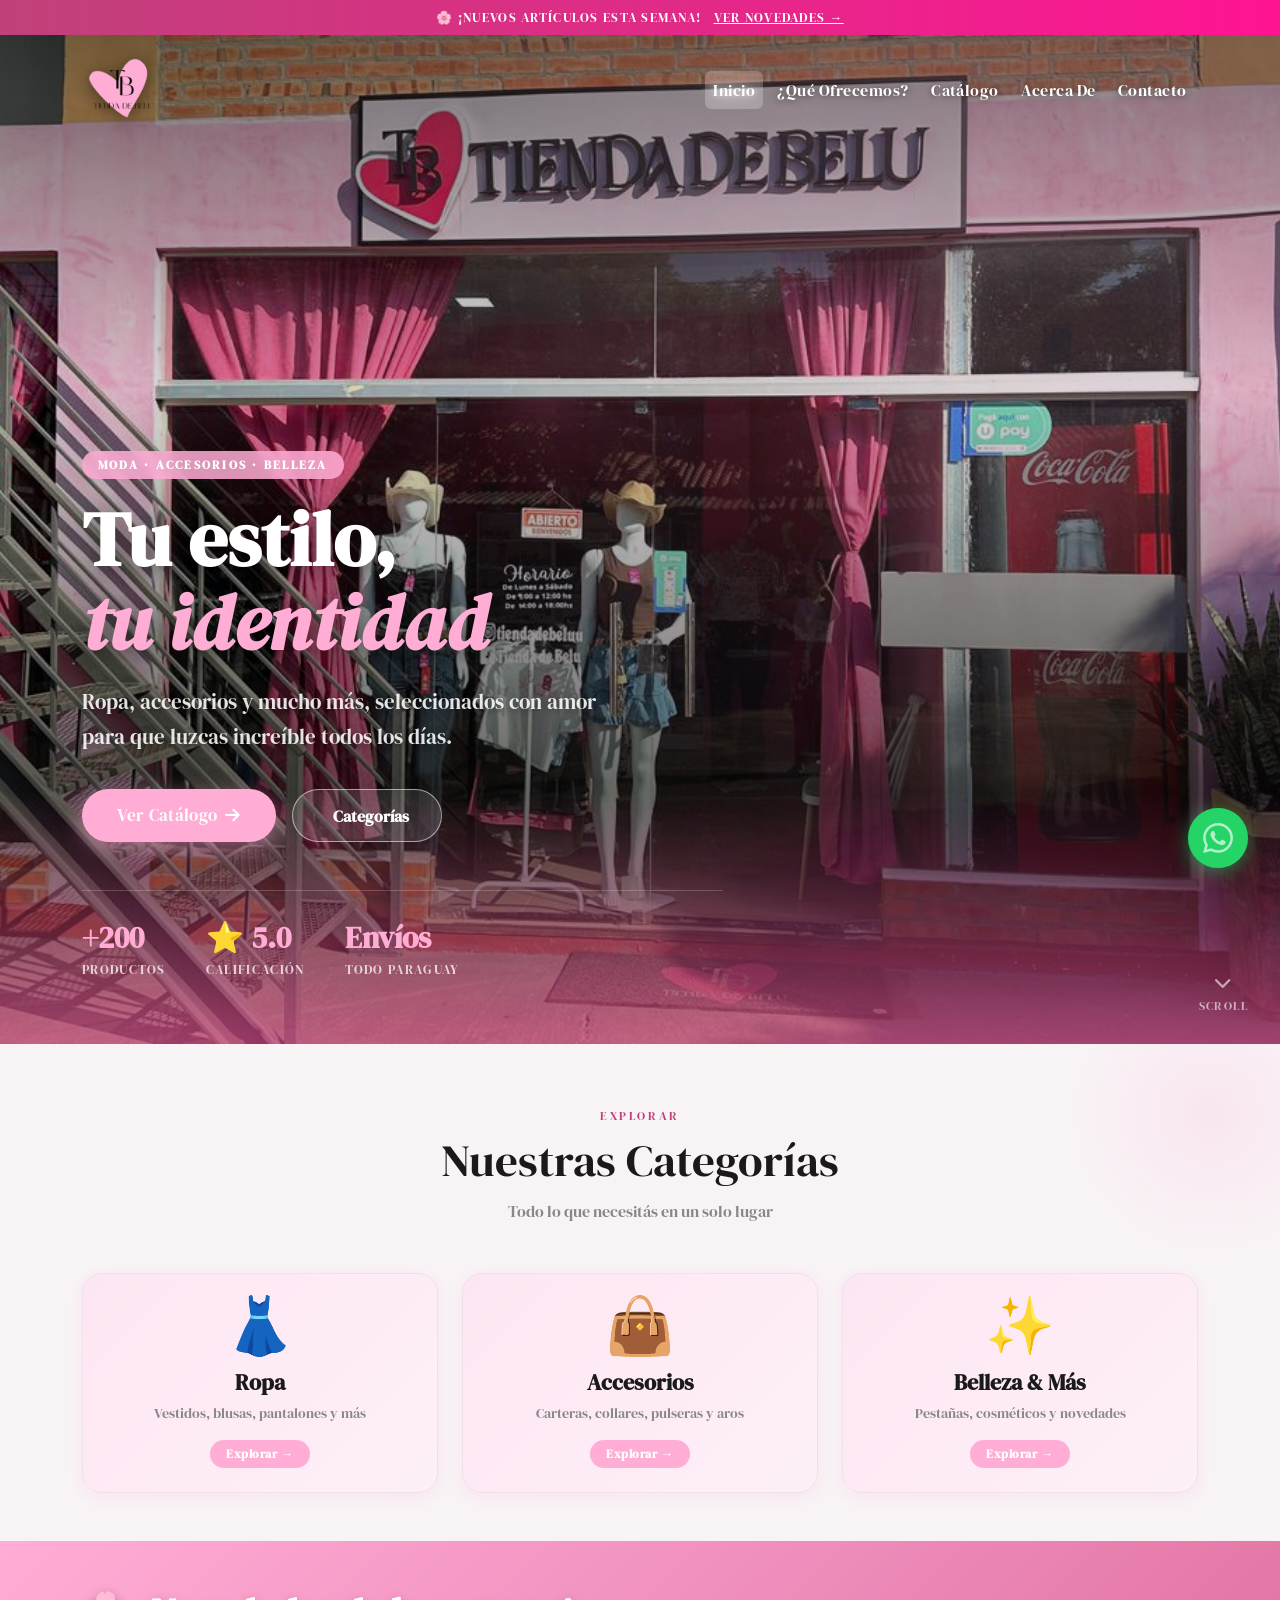
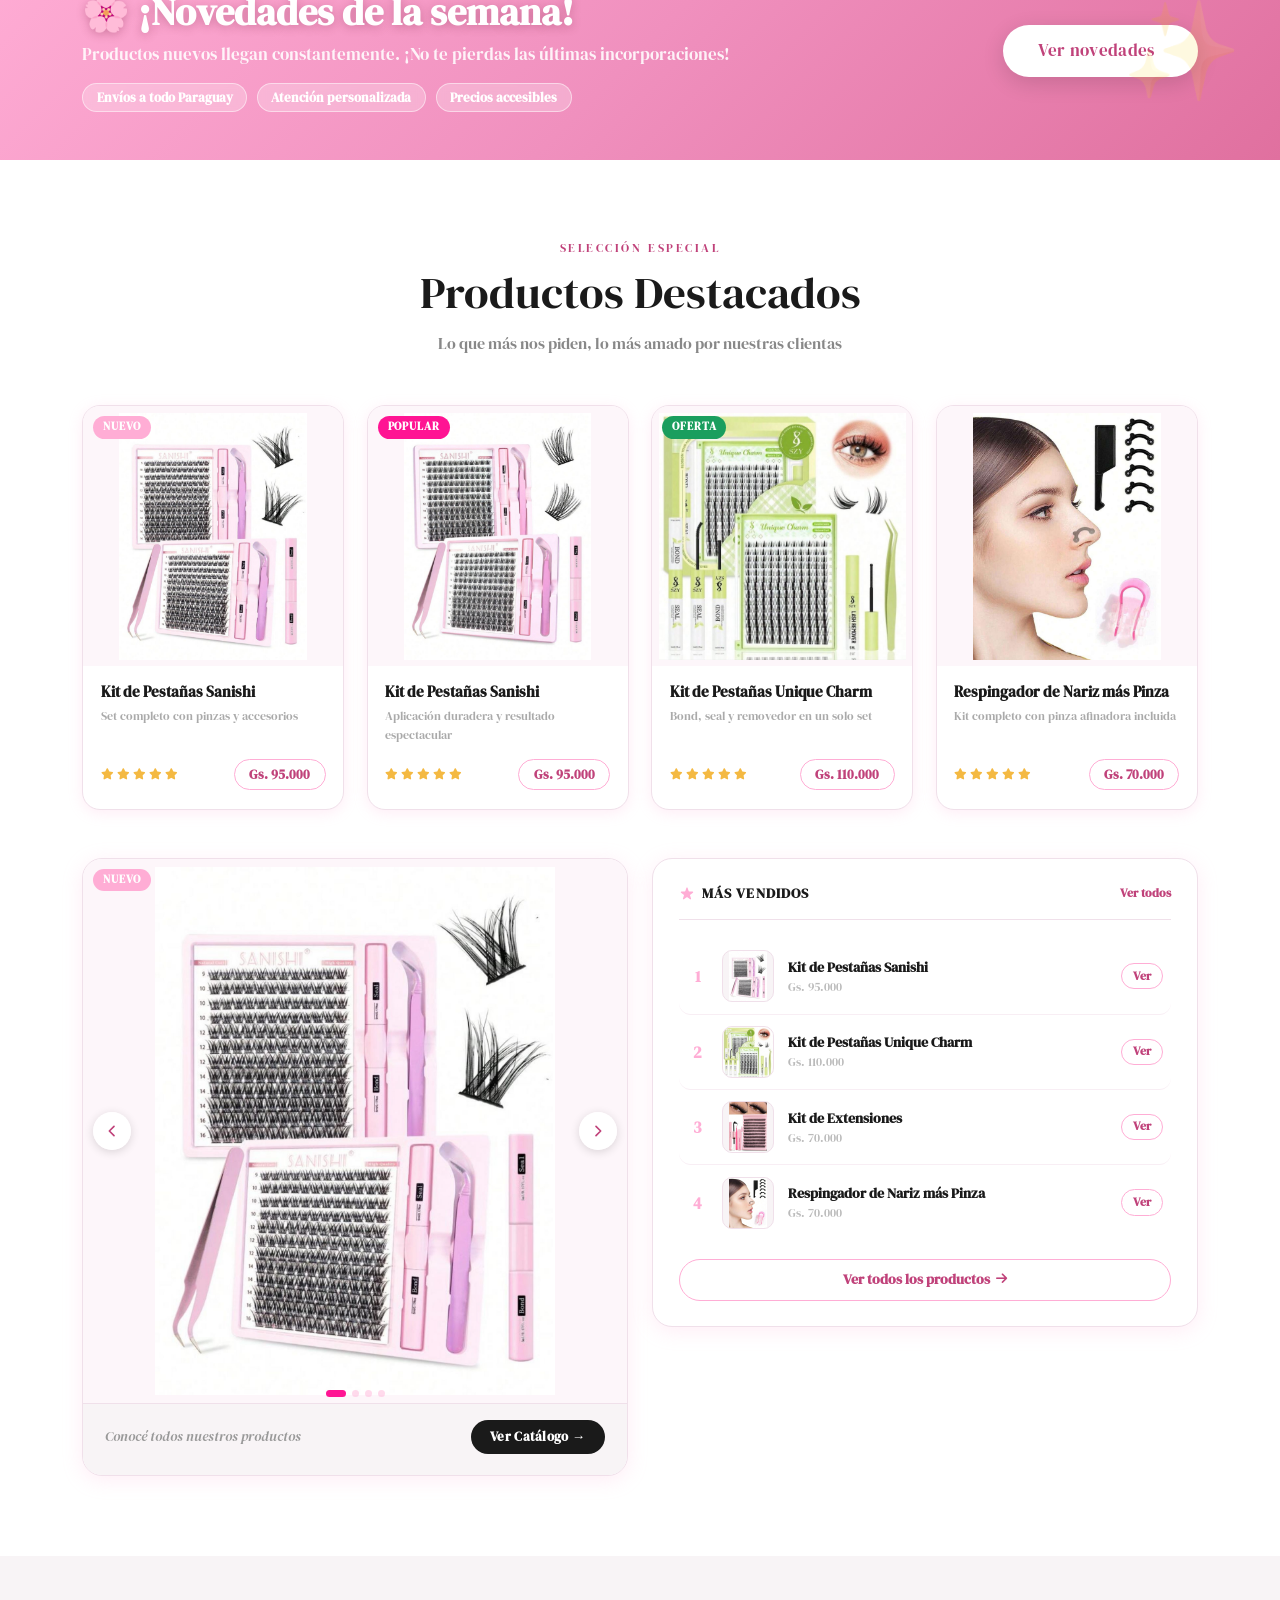
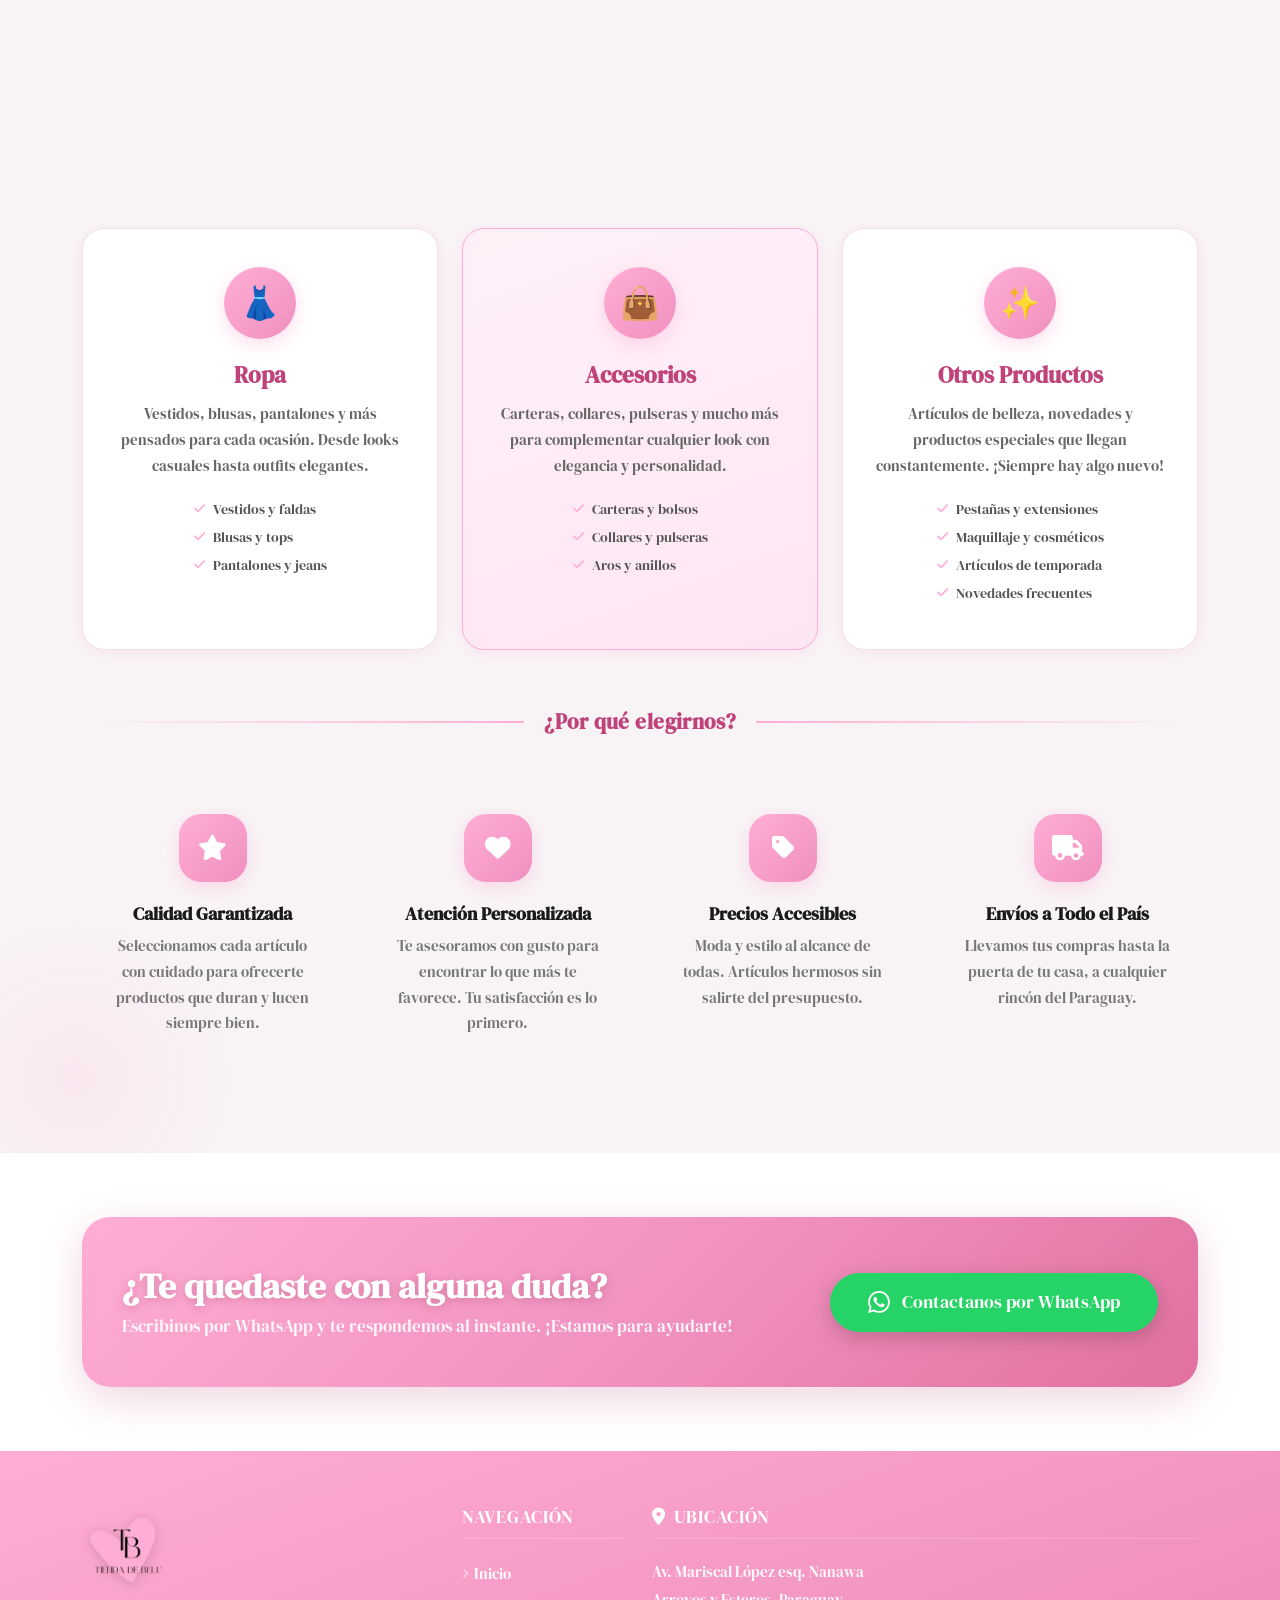
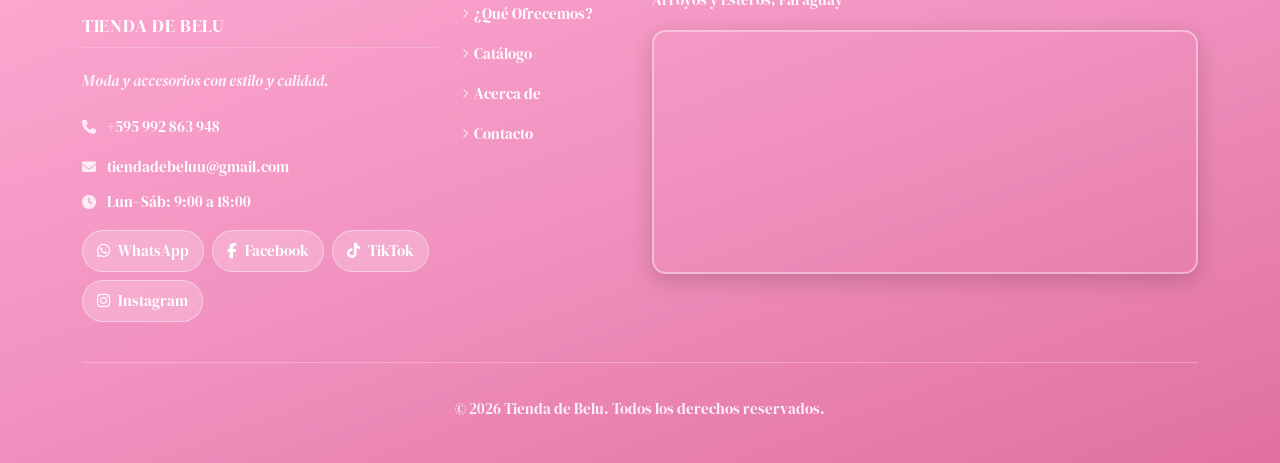
==== commit 006d55d3: "Update print statement from 'Hello' to 'Goodbye'" ====
--- a/index.html
+++ b/index.html
@@ -194,7 +194,7 @@
       </div>
     </section>
 
-    <!-- =============================================
+<!-- =============================================
          PRODUCTOS DESTACADOS
          ============================================= -->
     <section class="v2-productos">
@@ -215,10 +215,10 @@
               </div>
               <span class="v2-prod-badge v2-prod-badge--nuevo">Nuevo</span>
               <button class="v2-prod-fav" aria-label="Favorito"><i class="fa-regular fa-heart"></i></button>
-              <img src="assets/img/articulos/articulo (1).jpeg" alt="Kit de Pestañas Premium" loading="lazy">
+              <img src="assets/img/articulos/articulo1.jpeg" alt="Kit de Pestañas Sanishi" loading="lazy">
             </div>
             <div class="v2-prod-body">
-              <span class="v2-prod-name">Kit de Pestañas Premium</span>
+              <span class="v2-prod-name">Kit de Pestañas Sanishi</span>
               <span class="v2-prod-desc">Set completo con pinzas y accesorios</span>
               <div class="v2-prod-footer">
                 <span style="font-size:0.78rem;">
@@ -228,7 +228,7 @@
                   <i class="fa-solid fa-star" style="color:#f4b942; font-size:0.7rem;"></i>
                   <i class="fa-solid fa-star" style="color:#f4b942; font-size:0.7rem;"></i>
                 </span>
-                <a href="catalogo.html" class="v2-prod-cta">Ver</a>
+                <a href="catalogo.html" class="v2-prod-cta">Gs. 95.000</a>
               </div>
             </div>
           </div>
@@ -241,10 +241,10 @@
               </div>
               <span class="v2-prod-badge v2-prod-badge--popular">Popular</span>
               <button class="v2-prod-fav" aria-label="Favorito"><i class="fa-regular fa-heart"></i></button>
-              <img src="assets/img/articulos/articulo (2).jpeg" alt="Kit Profesional" loading="lazy">
+              <img src="assets/img/articulos/articulo2.jpeg" alt="Kit de Pestañas Sanishi" loading="lazy">
             </div>
             <div class="v2-prod-body">
-              <span class="v2-prod-name">Kit Profesional</span>
+              <span class="v2-prod-name">Kit de Pestañas Sanishi</span>
               <span class="v2-prod-desc">Aplicación duradera y resultado espectacular</span>
               <div class="v2-prod-footer">
                 <span style="font-size:0.78rem;">
@@ -254,7 +254,7 @@
                   <i class="fa-solid fa-star" style="color:#f4b942; font-size:0.7rem;"></i>
                   <i class="fa-solid fa-star" style="color:#f4b942; font-size:0.7rem;"></i>
                 </span>
-                <a href="catalogo.html" class="v2-prod-cta">Ver</a>
+                <a href="catalogo.html" class="v2-prod-cta">Gs. 95.000</a>
               </div>
             </div>
           </div>
@@ -267,10 +267,10 @@
               </div>
               <span class="v2-prod-badge v2-prod-badge--oferta">Oferta</span>
               <button class="v2-prod-fav" aria-label="Favorito"><i class="fa-regular fa-heart"></i></button>
-              <img src="assets/img/articulos/articulo (3).jpeg" alt="Set Unique Charm" loading="lazy">
+              <img src="assets/img/articulos/articulo3.jpeg" alt="Kit de Pestañas Unique Charm" loading="lazy">
             </div>
             <div class="v2-prod-body">
-              <span class="v2-prod-name">Set Unique Charm</span>
+              <span class="v2-prod-name">Kit de Pestañas Unique Charm</span>
               <span class="v2-prod-desc">Bond, seal y removedor en un solo set</span>
               <div class="v2-prod-footer">
                 <span style="font-size:0.78rem;">
@@ -280,7 +280,7 @@
                   <i class="fa-solid fa-star" style="color:#f4b942; font-size:0.7rem;"></i>
                   <i class="fa-solid fa-star" style="color:#f4b942; font-size:0.7rem;"></i>
                 </span>
-                <a href="catalogo.html" class="v2-prod-cta">Ver</a>
+                <a href="catalogo.html" class="v2-prod-cta">Gs. 110.000</a>
               </div>
             </div>
           </div>
@@ -292,11 +292,11 @@
                 <a href="catalogo.html" class="v2-prod-overlay-btn">Ver producto</a>
               </div>
               <button class="v2-prod-fav" aria-label="Favorito"><i class="fa-regular fa-heart"></i></button>
-              <img src="assets/img/articulos/articulo (15).jpeg" alt="Kit con Máscara" loading="lazy">
+              <img src="assets/img/articulos/articulo14.jpeg" alt="Respingador de Nariz más Pinza" loading="lazy">
             </div>
             <div class="v2-prod-body">
-              <span class="v2-prod-name">Kit con Máscara</span>
-              <span class="v2-prod-desc">Volumen espectacular y duración todo el día</span>
+              <span class="v2-prod-name">Respingador de Nariz más Pinza</span>
+              <span class="v2-prod-desc">Kit completo con pinza afinadora incluida</span>
               <div class="v2-prod-footer">
                 <span style="font-size:0.78rem;">
                   <i class="fa-solid fa-star" style="color:#f4b942; font-size:0.7rem;"></i>
@@ -305,7 +305,7 @@
                   <i class="fa-solid fa-star" style="color:#f4b942; font-size:0.7rem;"></i>
                   <i class="fa-solid fa-star" style="color:#f4b942; font-size:0.7rem;"></i>
                 </span>
-                <a href="catalogo.html" class="v2-prod-cta">Ver</a>
+                <a href="catalogo.html" class="v2-prod-cta">Gs. 70.000</a>
               </div>
             </div>
           </div>
@@ -323,28 +323,28 @@
 
                   <div class="carousel-item active">
                     <div class="v2-carousel-img-wrap">
-                      <img src="assets/img/articulos/articulo (1).jpeg" alt="Kit de Pestañas Premium">
+                      <img src="assets/img/articulos/articulo1.jpeg" alt="Kit de Pestañas Sanishi">
                       <span class="v2-prod-badge v2-prod-badge--nuevo" style="z-index:3;">Nuevo</span>
                     </div>
                   </div>
 
                   <div class="carousel-item">
                     <div class="v2-carousel-img-wrap">
-                      <img src="assets/img/articulos/articulo (2).jpeg" alt="Kit Profesional">
+                      <img src="assets/img/articulos/articulo2.jpeg" alt="Kit de Pestañas Sanishi">
                       <span class="v2-prod-badge v2-prod-badge--popular" style="z-index:3;">Popular</span>
                     </div>
                   </div>
 
                   <div class="carousel-item">
                     <div class="v2-carousel-img-wrap">
-                      <img src="assets/img/articulos/articulo (3).jpeg" alt="Set Unique Charm">
+                      <img src="assets/img/articulos/articulo3.jpeg" alt="Kit de Pestañas Unique Charm">
                       <span class="v2-prod-badge v2-prod-badge--oferta" style="z-index:3;">Oferta</span>
                     </div>
                   </div>
 
                   <div class="carousel-item">
                     <div class="v2-carousel-img-wrap">
-                      <img src="assets/img/articulos/articulo (4).jpeg" alt="Kit con Máscara">
+                      <img src="assets/img/articulos/articulo4.jpeg" alt="Kit de Extensiones">
                     </div>
                   </div>
 
@@ -395,11 +395,11 @@
                 <li class="v2-vendido-item">
                   <span class="v2-vendido-num">1</span>
                   <div class="v2-vendido-img">
-                    <img src="assets/img/articulos/articulo (1).jpeg" alt="Kit Pestañas Premium">
+                    <img src="assets/img/articulos/articulo1.jpeg" alt="Kit de Pestañas Sanishi">
                   </div>
                   <div class="v2-vendido-info">
-                    <span class="v2-vendido-name">Kit de Pestañas Premium</span>
-                    <span class="v2-vendido-sub">Set completo con pinzas</span>
+                    <span class="v2-vendido-name">Kit de Pestañas Sanishi</span>
+                    <span class="v2-vendido-sub">Gs. 95.000</span>
                   </div>
                   <a href="catalogo.html" class="v2-vendido-btn">Ver</a>
                 </li>
@@ -407,11 +407,11 @@
                 <li class="v2-vendido-item">
                   <span class="v2-vendido-num">2</span>
                   <div class="v2-vendido-img">
-                    <img src="assets/img/articulos/articulo (2).jpeg" alt="Kit Profesional">
+                    <img src="assets/img/articulos/articulo3.jpeg" alt="Kit de Pestañas Unique Charm">
                   </div>
                   <div class="v2-vendido-info">
-                    <span class="v2-vendido-name">Kit Profesional</span>
-                    <span class="v2-vendido-sub">Aplicación duradera</span>
+                    <span class="v2-vendido-name">Kit de Pestañas Unique Charm</span>
+                    <span class="v2-vendido-sub">Gs. 110.000</span>
                   </div>
                   <a href="catalogo.html" class="v2-vendido-btn">Ver</a>
                 </li>
@@ -419,11 +419,11 @@
                 <li class="v2-vendido-item">
                   <span class="v2-vendido-num">3</span>
                   <div class="v2-vendido-img">
-                    <img src="assets/img/articulos/articulo (3).jpeg" alt="Unique Charm">
+                    <img src="assets/img/articulos/articulo4.jpeg" alt="Kit de Extensiones">
                   </div>
                   <div class="v2-vendido-info">
-                    <span class="v2-vendido-name">Set Unique Charm</span>
-                    <span class="v2-vendido-sub">Bond, seal y removedor</span>
+                    <span class="v2-vendido-name">Kit de Extensiones</span>
+                    <span class="v2-vendido-sub">Gs. 70.000</span>
                   </div>
                   <a href="catalogo.html" class="v2-vendido-btn">Ver</a>
                 </li>
@@ -431,11 +431,11 @@
                 <li class="v2-vendido-item">
                   <span class="v2-vendido-num">4</span>
                   <div class="v2-vendido-img">
-                    <img src="assets/img/articulos/articulo (4).jpeg" alt="Kit con Máscara">
+                    <img src="assets/img/articulos/articulo14.jpeg" alt="Respingador de Nariz más Pinza">
                   </div>
                   <div class="v2-vendido-info">
-                    <span class="v2-vendido-name">Kit con Máscara</span>
-                    <span class="v2-vendido-sub">Volumen espectacular</span>
+                    <span class="v2-vendido-name">Respingador de Nariz más Pinza</span>
+                    <span class="v2-vendido-sub">Gs. 70.000</span>
                   </div>
                   <a href="catalogo.html" class="v2-vendido-btn">Ver</a>
                 </li>
--- a/assets/css/general.css
+++ b/assets/css/general.css
@@ -0,0 +1,442 @@
+/* =============================================
+   TIENDA DE BELU — GENERAL V2
+   Estilos compartidos: Navbar, Footer, Utilidades
+   Se aplica a TODAS las páginas del sitio
+   ============================================= */
+
+/* ============================================
+   TIPOGRAFÍA — DM SERIF DISPLAY (Google Fonts)
+   Reemplaza a Didot como fuente principal del sitio
+   ============================================ */
+
+@import url('https://fonts.googleapis.com/css2?family=DM+Serif+Display:ital@0;1&display=swap');
+
+/* ── VARIABLES GLOBALES ── */
+:root {
+  --rosa-claro:   #FFADD5;
+  --rosa-medio:   #f090be;
+  --rosa-fuerte:  #e0709f;
+  --rosa-deep:    #c0427a;
+  --rosa-text:    #8b2252;
+  --negro:        #1a1a1a;
+  --gris-suave:   #f8f4f6;
+  --gris-borde:   #f0e0ea;
+  --blanco:       #ffffff;
+  --verde-wa:     #25D366;
+  --sombra-rosa:  rgba(255,173,213,0.22);
+  --sombra-deep:  rgba(192,66,122,0.18);
+  --transition:   0.3s cubic-bezier(.4,0,.2,1);
+
+  /* Fuente central del sitio */
+  --font-main: 'DM Serif Display', Georgia, serif;
+}
+
+/* ── RESET & BASE ── */
+*, *::before, *::after { box-sizing: border-box; }
+
+html { scroll-behavior: smooth; }
+
+body {
+  margin: 0;
+  padding: 0;
+  background: var(--blanco);
+  overflow-x: hidden;
+  scroll-padding-top: 72px;
+  font-family: var(--font-main);
+}
+
+main { margin: 0; padding: 0; }
+
+/* Aplicar DM Serif Display a todos los elementos de texto */
+*:not(i):not(.fa):not([class*="fa-"]):not([class*="fab"]):not([class*="fas"]):not([class*="far"]) {
+  font-family: var(--font-main);
+}
+
+/* ── CLASE DE MARCA (compatibilidad hacia atrás) ── */
+.v2-brand-font { font-family: var(--font-main); }
+
+/* ============================================
+   TIRA DE NOVEDAD
+   ============================================ */
+.v2-novedad-strip {
+  background: linear-gradient(90deg, var(--rosa-deep) 0%, #ff1493 100%);
+  color: #fff;
+  text-align: center;
+  font-size: 0.8rem;
+  font-weight: 400;
+  letter-spacing: 0.1em;
+  text-transform: uppercase;
+  padding: 0.5rem 0;
+}
+
+.v2-novedad-strip a {
+  color: #fff;
+  text-decoration: underline;
+  margin-left: 0.5rem;
+}
+
+/* ============================================
+   NAVBAR
+   ============================================ */
+.v2-header {
+  position: sticky;
+  top: 0;
+  z-index: 1050;
+}
+
+.v2-navbar {
+  background: transparent !important;
+  padding: 0.6rem 0;
+  transition: background var(--transition), box-shadow var(--transition);
+}
+
+.v2-navbar.scrolled {
+  background: linear-gradient(135deg, #FFADD5 0%, #f090be 55%, #e0709f 100%) !important;
+  box-shadow: 0 2px 20px rgba(224,112,159,0.4);
+}
+
+.v2-navbar .navbar-brand img {
+  width: 80px;
+  filter: drop-shadow(0 2px 8px rgba(0,0,0,0.45));
+  transition: transform var(--transition);
+}
+.v2-navbar .navbar-brand img:hover { transform: scale(1.06); }
+
+.v2-navbar .nav-link {
+  color: #fff !important;
+  font-size: 1rem;
+  font-weight: 400;
+  padding: 0.45rem 1rem;
+  margin: 0 0.2rem;
+  border-radius: 6px;
+  letter-spacing: 0.03em;
+  text-shadow: 0 1px 6px rgba(0,0,0,0.5);
+  transition: background var(--transition), color var(--transition);
+  font-family: var(--font-main);
+}
+.v2-navbar .nav-link:hover {
+  background: rgba(255,255,255,0.22);
+  text-shadow: 0 0 14px rgba(255,255,255,0.7), 0 1px 6px rgba(0,0,0,0.3);
+}
+.v2-navbar .nav-link.active {
+  background: rgba(255,255,255,0.22);
+  font-weight: 400;
+  text-shadow: 0 0 18px rgba(255,255,255,0.95), 0 0 6px rgba(255,255,255,0.6);
+}
+
+/* Hamburguesa */
+.v2-navbar .navbar-toggler {
+  border: none !important;
+  background: transparent !important;
+  box-shadow: none !important;
+}
+.v2-navbar .navbar-toggler:focus { box-shadow: none !important; outline: none !important; }
+
+.v2-hamburger-line {
+  display: block;
+  width: 24px;
+  height: 2px;
+  background: #fff;
+  margin: 5px 0;
+  border-radius: 2px;
+  transition: transform 0.32s ease, opacity 0.22s ease;
+  filter: drop-shadow(0 1px 3px rgba(0,0,0,0.5));
+}
+.v2-navbar .navbar-toggler.is-active .v2-hamburger-line:nth-child(1) { transform: translateY(7px) rotate(45deg); }
+.v2-navbar .navbar-toggler.is-active .v2-hamburger-line:nth-child(2) { opacity: 0; transform: scaleX(0); }
+.v2-navbar .navbar-toggler.is-active .v2-hamburger-line:nth-child(3) { transform: translateY(-7px) rotate(-45deg); }
+
+@media (max-width: 991px) {
+  .v2-navbar .navbar-collapse.show,
+  .v2-navbar .navbar-collapse.collapsing {
+    background: linear-gradient(135deg, #FFADD5 0%, #f090be 55%, #e0709f 100%);
+    border-radius: 0 0 16px 16px;
+    padding: 0.8rem 1rem 1rem;
+    box-shadow: 0 8px 24px rgba(224,112,159,0.38);
+    margin: 0 -12px;
+  }
+  .v2-navbar .navbar-nav { align-items: center; }
+  .v2-navbar .nav-link { font-size: 1.15rem; text-shadow: none; }
+}
+
+/* ============================================
+   FOOTER
+   ============================================ */
+.v2-footer {
+  background: linear-gradient(160deg, var(--rosa-claro) 0%, var(--rosa-medio) 55%, var(--rosa-fuerte) 100%);
+  color: #fff;
+  padding: 3.5rem 0 1.5rem;
+  margin-top: 0;
+}
+
+.v2-footer h5 {
+  font-size: 1.1rem;
+  font-weight: 400;
+  color: #fff;
+  margin-bottom: 1.2rem;
+  letter-spacing: 0.04em;
+  text-transform: uppercase;
+  padding-bottom: 0.6rem;
+  border-bottom: 1.5px solid rgba(255,255,255,0.18);
+  font-family: var(--font-main);
+}
+
+.v2-footer p,
+.v2-footer a {
+  color: #fff;
+  text-decoration: none;
+  font-size: 0.95rem;
+  line-height: 1.85;
+  font-family: var(--font-main);
+}
+.v2-footer a:hover { opacity: 0.82; }
+
+.v2-footer ul { list-style: none; padding: 0; margin: 0; }
+.v2-footer ul li { margin-bottom: 0.5rem; }
+.v2-footer ul li a {
+  display: flex;
+  align-items: center;
+  gap: 0.4rem;
+  transition: transform var(--transition), opacity var(--transition);
+  padding: 0.12rem 0;
+}
+.v2-footer ul li a:hover { transform: translateX(4px); opacity: 0.88; }
+
+.v2-footer-logo {
+  width: 90px;
+  filter: drop-shadow(0 2px 6px rgba(0,0,0,0.15));
+}
+
+.v2-footer-tagline {
+  font-style: italic;
+  opacity: 0.9;
+  margin-bottom: 1rem;
+  font-size: 0.92rem;
+}
+
+.v2-contact-list { list-style: none !important; padding: 0; margin: 0 0 1rem; }
+.v2-contact-list li {
+  display: flex;
+  align-items: center;
+  gap: 0.55rem;
+  margin-bottom: 0.5rem;
+  font-size: 0.93rem;
+}
+.v2-contact-list li i { font-size: 0.88rem; opacity: 0.8; width: 16px; flex-shrink: 0; }
+
+/* Redes sociales */
+.v2-footer-social { display: flex; flex-wrap: wrap; gap: 0.5rem; margin-top: 1rem; }
+
+.v2-social-link {
+  display: inline-flex;
+  align-items: center;
+  gap: 0.45rem;
+  color: #fff !important;
+  text-decoration: none !important;
+  font-size: 0.88rem;
+  font-weight: 400;
+  padding: 0.38rem 0.9rem;
+  border-radius: 25px;
+  background: rgba(255,255,255,0.22);
+  border: 1px solid rgba(255,255,255,0.4);
+  transition: all var(--transition);
+  white-space: nowrap;
+  font-family: var(--font-main);
+}
+.v2-social-link:hover { transform: translateY(-3px); box-shadow: 0 5px 14px rgba(0,0,0,0.15); }
+.v2-social-wa:hover       { background: rgba(37,211,102,0.5);  border-color: rgba(37,211,102,0.7); }
+.v2-social-fb:hover       { background: rgba(66,103,178,0.5);  border-color: rgba(66,103,178,0.7); }
+.v2-social-tiktok:hover   { background: rgba(0,0,0,0.38);      border-color: rgba(255,255,255,0.6); }
+.v2-social-ig:hover       { background: rgba(193,53,132,0.5);  border-color: rgba(193,53,132,0.7); }
+
+/* Dirección y mapa */
+.v2-footer-address { font-size: 0.93rem; line-height: 1.65; opacity: 0.95; margin-bottom: 1rem; }
+
+.v2-footer-map {
+  border-radius: 14px;
+  overflow: hidden;
+  box-shadow: 0 6px 22px rgba(0,0,0,0.18);
+  border: 2.5px solid rgba(255,255,255,0.4);
+  transition: box-shadow var(--transition);
+}
+.v2-footer-map:hover { box-shadow: 0 10px 30px rgba(0,0,0,0.24); }
+.v2-footer-map iframe { width: 100%; height: 240px; border: none; display: block; }
+
+/* Copyright */
+.v2-footer-copyright {
+  text-align: center;
+  padding-top: 2rem;
+  margin-top: 2.5rem;
+  border-top: 1px solid rgba(255,255,255,0.3);
+  font-size: 0.86rem;
+  color: #fff;
+  opacity: 0.9;
+}
+
+.v2-footer-arrow { font-size: 0.62rem; opacity: 0.65; flex-shrink: 0; }
+
+/* Footer responsive */
+@media (max-width: 767px) {
+  .v2-footer,
+  .v2-footer .col-md-4,
+  .v2-footer .col-md-2,
+  .v2-footer .col-md-6,
+  .v2-footer .col-sm-6,
+  .v2-footer .col-6 {
+    text-align: center !important;
+  }
+  .v2-footer h5 { text-align: center !important; }
+  .v2-footer ul { display: flex; flex-direction: column; align-items: center; }
+  .v2-footer ul li a { justify-content: center; }
+  .v2-footer ul li a:hover { transform: none; }
+  .v2-footer-social { justify-content: center; }
+  .v2-contact-list { display: table; margin: 0 auto; }
+  .v2-footer-map iframe { height: 200px; }
+  .v2-footer .col-md-4,
+  .v2-footer .col-md-2,
+  .v2-footer .col-md-6,
+  .v2-footer .col-sm-6 { margin-bottom: 2rem; }
+}
+
+/* ============================================
+   BOTÓN FLOTANTE WHATSAPP
+   ============================================ */
+.v2-wa-float {
+  position: fixed;
+  bottom: 2rem;
+  right: 2rem;
+  width: 60px;
+  height: 60px;
+  background: var(--verde-wa);
+  border-radius: 50%;
+  display: flex;
+  align-items: center;
+  justify-content: center;
+  box-shadow: 0 4px 18px rgba(37,211,102,0.5);
+  z-index: 9999;
+  transition: all var(--transition);
+  text-decoration: none;
+}
+.v2-wa-float:hover {
+  background: #1ebe5a;
+  transform: scale(1.12) translateY(-3px);
+  box-shadow: 0 10px 28px rgba(37,211,102,0.65);
+}
+.v2-wa-float::before {
+  content: '';
+  position: absolute;
+  width: 100%;
+  height: 100%;
+  border-radius: 50%;
+  background: var(--verde-wa);
+  opacity: 0.35;
+  animation: waPulse 2s ease-out infinite;
+}
+@keyframes waPulse {
+  0%   { transform: scale(1);    opacity: 0.35; }
+  70%  { transform: scale(1.55); opacity: 0; }
+  100% { transform: scale(1.55); opacity: 0; }
+}
+@media (max-width: 576px) {
+  .v2-wa-float { bottom: 4.5rem; right: 1.2rem; width: 52px; height: 52px; }
+}
+
+/* ============================================
+   UTILIDADES GENERALES (compartidas)
+   ============================================ */
+
+/* Títulos de sección */
+.v2-section-label {
+  text-align: center;
+  font-size: 0.72rem;
+  font-weight: 400;
+  letter-spacing: 0.22em;
+  text-transform: uppercase;
+  color: var(--rosa-deep);
+  margin-bottom: 0.6rem;
+  font-family: var(--font-main);
+}
+
+.v2-section-title {
+  text-align: center;
+  font-size: clamp(1.9rem, 4vw, 2.8rem);
+  font-weight: 400;
+  color: var(--negro);
+  margin-bottom: 0.7rem;
+  line-height: 1.15;
+  font-family: var(--font-main);
+}
+
+.v2-section-sub {
+  text-align: center;
+  font-size: 1rem;
+  color: #888;
+  margin-bottom: 3rem;
+  max-width: 520px;
+  margin-left: auto;
+  margin-right: auto;
+  line-height: 1.7;
+  font-family: var(--font-main);
+}
+
+/* Botones reutilizables */
+.v2-btn-primary {
+  display: inline-flex;
+  align-items: center;
+  gap: 0.5rem;
+  background: var(--rosa-claro);
+  color: #fff !important;
+  text-decoration: none;
+  font-size: 1.05rem;
+  font-weight: 400;
+  padding: 0.85rem 2.2rem;
+  border-radius: 50px;
+  box-shadow: 0 6px 20px rgba(255,173,213,0.5);
+  transition: all var(--transition);
+  letter-spacing: 0.02em;
+  font-family: var(--font-main);
+}
+.v2-btn-primary:hover {
+  background: var(--rosa-deep);
+  transform: translateY(-3px);
+  box-shadow: 0 10px 28px rgba(192,66,122,0.45);
+  color: #fff !important;
+}
+
+.v2-btn-wa {
+  display: inline-flex;
+  align-items: center;
+  gap: 0.7rem;
+  background: var(--verde-wa);
+  color: #fff !important;
+  text-decoration: none;
+  font-size: 1.1rem;
+  font-weight: 400;
+  padding: 1rem 2.4rem;
+  border-radius: 50px;
+  box-shadow: 0 6px 20px rgba(0,0,0,0.18);
+  transition: all var(--transition);
+  flex-shrink: 0;
+  white-space: nowrap;
+  font-family: var(--font-main);
+}
+.v2-btn-wa:hover {
+  background: #1ebe5a;
+  transform: translateY(-3px);
+  box-shadow: 0 10px 28px rgba(0,0,0,0.22);
+  color: #fff !important;
+}
+
+/* Scroll fade-in (Intersection Observer) */
+.v2-scroll-fade {
+  opacity: 0;
+  transform: translateY(28px);
+  transition: opacity 0.65s cubic-bezier(.22,1,.36,1), transform 0.65s cubic-bezier(.22,1,.36,1);
+}
+.v2-scroll-fade.v2-visible { opacity: 1; transform: translateY(0); }
+
+/* Stagger delay para grupos de cards */
+.v2-stagger > *:nth-child(1) { transition-delay: 0s; }
+.v2-stagger > *:nth-child(2) { transition-delay: 0.1s; }
+.v2-stagger > *:nth-child(3) { transition-delay: 0.2s; }
+.v2-stagger > *:nth-child(4) { transition-delay: 0.3s; }
--- a/assets/css/index.css
+++ b/assets/css/index.css
@@ -0,0 +1,962 @@
+/* =============================================
+   TIENDA DE BELU — INDEX V2
+   Estilos específicos de la página de inicio
+   ============================================= */
+
+/* ============================================
+   HERO SECTION
+   ============================================ */
+.v2-hero {
+  position: relative;
+  min-height: 100svh;
+  background-image: url('../img/imagenlocal.jpeg');
+  background-size: cover;
+  background-position: center top;
+  display: flex;
+  align-items: flex-end;
+  overflow: hidden;
+}
+
+/* Gradiente dramático desde abajo */
+.v2-hero::before {
+  content: '';
+  position: absolute;
+  inset: 0;
+  background: linear-gradient(
+    to bottom,
+    rgba(0,0,0,0.55) 0%,
+    rgba(0,0,0,0.15) 35%,
+    rgba(0,0,0,0.60) 75%,
+    rgba(192,66,122,0.75) 100%
+  );
+  z-index: 1;
+}
+
+/* Brillo sutil animado */
+.v2-hero::after {
+  content: '';
+  position: absolute;
+  inset: 0;
+  background: radial-gradient(ellipse at 80% 20%, rgba(255,173,213,0.18) 0%, transparent 60%);
+  z-index: 1;
+  animation: heroGlow 6s ease-in-out infinite alternate;
+}
+
+@keyframes heroGlow {
+  0%   { opacity: 0.5; }
+  100% { opacity: 1; }
+}
+
+.v2-hero-content {
+  position: relative;
+  z-index: 2;
+  width: 100%;
+  padding: 3rem 0 4rem;
+}
+
+.v2-hero-eyebrow {
+  display: inline-block;
+  background: rgba(255,173,213,0.85);
+  color: #fff;
+  font-size: 0.78rem;
+  font-weight: 700;
+  letter-spacing: 0.18em;
+  text-transform: uppercase;
+  padding: 0.3rem 1rem;
+  border-radius: 20px;
+  margin-bottom: 1.2rem;
+  backdrop-filter: blur(6px);
+}
+
+.v2-hero-title {
+  font-size: clamp(2.4rem, 6vw, 5rem);
+  font-weight: 900;
+  color: #fff;
+  line-height: 1.08;
+  margin-bottom: 1.2rem;
+  text-shadow: 0 4px 24px rgba(0,0,0,0.5);
+}
+
+.v2-hero-title em {
+  font-style: italic;
+  color: var(--rosa-claro);
+}
+
+.v2-hero-subtitle {
+  font-size: clamp(1rem, 2vw, 1.3rem);
+  color: rgba(255,255,255,0.88);
+  margin-bottom: 2.2rem;
+  max-width: 520px;
+  line-height: 1.7;
+  text-shadow: 0 2px 8px rgba(0,0,0,0.4);
+}
+
+.v2-hero-actions {
+  display: flex;
+  gap: 1rem;
+  flex-wrap: wrap;
+  align-items: center;
+}
+
+.v2-btn-outline {
+  display: inline-flex;
+  align-items: center;
+  gap: 0.5rem;
+  background: rgba(255,255,255,0.12);
+  color: #fff !important;
+  text-decoration: none;
+  font-size: 1rem;
+  font-weight: 600;
+  padding: 0.82rem 2rem;
+  border-radius: 50px;
+  border: 1.5px solid rgba(255,255,255,0.55);
+  backdrop-filter: blur(6px);
+  transition: all var(--transition);
+}
+.v2-btn-outline:hover {
+  background: rgba(255,255,255,0.28);
+  color: #fff !important;
+  transform: translateY(-2px);
+}
+
+/* Stats del hero */
+.v2-hero-stats {
+  display: flex;
+  gap: 2.5rem;
+  margin-top: 3rem;
+  padding-top: 2rem;
+  border-top: 1px solid rgba(255,255,255,0.2);
+  flex-wrap: wrap;
+}
+
+.v2-hero-stat-num {
+  font-size: 1.9rem;
+  font-weight: 900;
+  color: var(--rosa-claro);
+  display: block;
+  line-height: 1;
+  margin-bottom: 0.2rem;
+}
+
+.v2-hero-stat-label {
+  font-size: 0.82rem;
+  color: rgba(255,255,255,0.75);
+  text-transform: uppercase;
+  letter-spacing: 0.1em;
+}
+
+/* Scroll indicator */
+.v2-scroll-hint {
+  position: absolute;
+  bottom: 1.8rem;
+  right: 2rem;
+  z-index: 3;
+  display: flex;
+  flex-direction: column;
+  align-items: center;
+  gap: 0.4rem;
+  color: rgba(255,255,255,0.6);
+  font-size: 0.72rem;
+  letter-spacing: 0.12em;
+  text-transform: uppercase;
+  animation: scrollBounce 2s ease-in-out infinite;
+}
+.v2-scroll-hint i { font-size: 1.1rem; }
+
+@keyframes scrollBounce {
+  0%, 100% { transform: translateY(0); }
+  50%       { transform: translateY(6px); }
+}
+
+/* Animaciones de entrada hero */
+.hero-fade-up {
+  opacity: 0;
+  transform: translateY(28px);
+  animation: heroFadeUp 0.9s cubic-bezier(.22,1,.36,1) forwards;
+}
+.hero-fade-up:nth-child(1) { animation-delay: 0.15s; }
+.hero-fade-up:nth-child(2) { animation-delay: 0.32s; }
+.hero-fade-up:nth-child(3) { animation-delay: 0.48s; }
+.hero-fade-up:nth-child(4) { animation-delay: 0.62s; }
+.hero-fade-up:nth-child(5) { animation-delay: 0.78s; }
+
+@keyframes heroFadeUp {
+  to { opacity: 1; transform: translateY(0); }
+}
+
+@media (max-width: 768px) {
+  /* Centrar verticalmente en lugar de pegarlo al fondo */
+  .v2-hero {
+    align-items: center;
+    background-position: center center;
+  }
+
+  .v2-hero-content {
+    padding: 1.5rem 0 2rem;
+  }
+
+  .v2-hero-eyebrow {
+    font-size: 0.72rem;
+    margin-bottom: 0.9rem;
+  }
+
+  .v2-hero-title {
+    font-size: clamp(2rem, 9vw, 3rem);
+    margin-bottom: 0.8rem;
+  }
+
+  .v2-hero-subtitle {
+    font-size: 0.97rem;
+    margin-bottom: 1.5rem;
+  }
+
+  .v2-btn-primary,
+  .v2-btn-outline {
+    font-size: 0.92rem;
+    padding: 0.72rem 1.5rem;
+  }
+
+  /* Stats: menos espacio vertical */
+  .v2-hero-stats {
+    gap: 1.5rem;
+    margin-top: 1.6rem;
+    padding-top: 1.2rem;
+  }
+
+  .v2-hero-stat-num { font-size: 1.4rem; }
+
+  /* Ocultar scroll hint en mobile */
+  .v2-scroll-hint { display: none; }
+}
+
+/* ============================================
+   SECCIÓN CATEGORÍAS
+   ============================================ */
+.v2-categorias {
+  padding: 4rem 0 3rem;
+  background: var(--gris-suave);
+  position: relative;
+  overflow: hidden;
+}
+
+.v2-categorias::before {
+  content: '';
+  position: absolute;
+  top: -80px;
+  right: -80px;
+  width: 300px;
+  height: 300px;
+  border-radius: 50%;
+  background: radial-gradient(circle, rgba(255,173,213,0.2) 0%, transparent 70%);
+  pointer-events: none;
+}
+
+.v2-cat-card {
+  position: relative;
+  border-radius: 20px;
+  overflow: hidden;
+  height: 220px;
+  background: linear-gradient(135deg, #fde6f3 0%, #fdf0f8 100%);
+  border: 1.5px solid var(--gris-borde);
+  box-shadow: 0 4px 18px var(--sombra-rosa);
+  display: flex;
+  align-items: center;
+  justify-content: center;
+  flex-direction: column;
+  text-align: center;
+  text-decoration: none;
+  cursor: pointer;
+  transition: all var(--transition);
+  padding: 1.5rem;
+}
+.v2-cat-card:hover {
+  transform: translateY(-8px);
+  box-shadow: 0 16px 40px rgba(192,66,122,0.22);
+  border-color: var(--rosa-claro);
+}
+
+.v2-cat-emoji {
+  font-size: 3.5rem;
+  margin-bottom: 0.8rem;
+  line-height: 1;
+  display: block;
+  transition: transform var(--transition);
+}
+.v2-cat-card:hover .v2-cat-emoji { transform: scale(1.15) rotate(-3deg); }
+
+.v2-cat-name {
+  font-size: 1.35rem;
+  font-weight: 700;
+  color: var(--negro);
+  margin-bottom: 0.3rem;
+  display: block;
+}
+
+.v2-cat-desc {
+  font-size: 0.85rem;
+  color: #888;
+  display: block;
+  margin-bottom: 1rem;
+}
+
+.v2-cat-pill {
+  display: inline-block;
+  background: var(--rosa-claro);
+  color: #fff;
+  font-size: 0.78rem;
+  font-weight: 700;
+  padding: 0.28rem 1rem;
+  border-radius: 20px;
+  letter-spacing: 0.04em;
+  transition: background var(--transition);
+}
+.v2-cat-card:hover .v2-cat-pill { background: var(--rosa-deep); }
+
+/* ============================================
+   BANNER NOVEDADES / PROMO
+   ============================================ */
+.v2-promo-banner {
+  margin: 0;
+  padding: 3rem 0;
+  background: linear-gradient(135deg, var(--rosa-claro) 0%, var(--rosa-medio) 50%, var(--rosa-fuerte) 100%);
+  overflow: hidden;
+  position: relative;
+}
+
+.v2-promo-banner::after {
+  content: '✨';
+  position: absolute;
+  right: 3%;
+  top: 50%;
+  transform: translateY(-50%);
+  font-size: 6rem;
+  opacity: 0.15;
+  pointer-events: none;
+}
+
+.v2-promo-inner {
+  display: flex;
+  align-items: center;
+  justify-content: space-between;
+  gap: 2rem;
+  flex-wrap: wrap;
+}
+
+.v2-promo-text h2 {
+  color: #fff;
+  font-size: clamp(1.6rem, 3.5vw, 2.4rem);
+  font-weight: 900;
+  margin-bottom: 0.4rem;
+  text-shadow: 0 2px 10px rgba(120,30,60,0.3);
+}
+
+.v2-promo-text p {
+  color: rgba(255,255,255,0.88);
+  font-size: 1.05rem;
+  margin: 0;
+}
+
+.v2-promo-badges {
+  display: flex;
+  gap: 0.6rem;
+  flex-wrap: wrap;
+  margin-top: 1rem;
+}
+
+.v2-promo-badge {
+  background: rgba(255,255,255,0.25);
+  border: 1.5px solid rgba(255,255,255,0.5);
+  color: #fff;
+  font-size: 0.82rem;
+  font-weight: 700;
+  padding: 0.25rem 0.85rem;
+  border-radius: 20px;
+  backdrop-filter: blur(4px);
+}
+
+@media (max-width: 768px) {
+  .v2-promo-inner { flex-direction: column; text-align: center; }
+  .v2-promo-badges { justify-content: center; }
+}
+
+/* ============================================
+   PRODUCTOS DESTACADOS
+   ============================================ */
+.v2-productos {
+  padding: 5rem 0;
+  background: var(--blanco);
+}
+
+/* Grid de 4 cards */
+.v2-prod-grid {
+  display: grid;
+  grid-template-columns: repeat(4, 1fr);
+  gap: 1.4rem;
+}
+@media (max-width: 1199px) { .v2-prod-grid { grid-template-columns: repeat(2, 1fr); } }
+@media (max-width: 575px)  { .v2-prod-grid { grid-template-columns: 1fr 1fr; gap: 1rem; } }
+
+/* Cards de producto */
+.v2-prod-card {
+  background: var(--blanco);
+  border-radius: 18px;
+  overflow: hidden;
+  border: 1.5px solid var(--gris-borde);
+  box-shadow: 0 3px 14px var(--sombra-rosa);
+  transition: all var(--transition);
+  position: relative;
+  display: flex;
+  flex-direction: column;
+}
+.v2-prod-card:hover {
+  transform: translateY(-9px);
+  box-shadow: 0 18px 42px rgba(192,66,122,0.2);
+  border-color: var(--rosa-claro);
+}
+
+.v2-prod-img-wrap {
+  position: relative;
+  width: 100%;
+  aspect-ratio: 1 / 1;
+  overflow: hidden;
+  background: #fdf6fa;
+  flex-shrink: 0;
+}
+.v2-prod-img-wrap img {
+  width: 100%;
+  height: 100%;
+  object-fit: contain;
+  object-position: center;
+  transition: transform 0.5s cubic-bezier(.4,0,.2,1);
+  padding: 0.4rem;
+}
+.v2-prod-card:hover .v2-prod-img-wrap img { transform: scale(1.06); }
+
+/* Overlay hover */
+.v2-prod-overlay {
+  position: absolute;
+  inset: 0;
+  background: rgba(192,66,122,0.0);
+  display: flex;
+  align-items: center;
+  justify-content: center;
+  transition: background var(--transition);
+}
+.v2-prod-card:hover .v2-prod-overlay { background: rgba(192,66,122,0.12); }
+
+.v2-prod-overlay-btn {
+  background: var(--blanco);
+  color: var(--rosa-deep);
+  font-size: 0.82rem;
+  font-weight: 700;
+  padding: 0.5rem 1.3rem;
+  border-radius: 30px;
+  text-decoration: none;
+  opacity: 0;
+  transform: translateY(8px) scale(0.95);
+  transition: all var(--transition);
+  box-shadow: 0 4px 14px rgba(0,0,0,0.18);
+  letter-spacing: 0.04em;
+}
+.v2-prod-card:hover .v2-prod-overlay-btn {
+  opacity: 1;
+  transform: translateY(0) scale(1);
+}
+
+/* Badges */
+.v2-prod-badge {
+  position: absolute;
+  top: 10px;
+  left: 10px;
+  font-size: 0.68rem;
+  font-weight: 800;
+  padding: 3px 10px;
+  border-radius: 20px;
+  letter-spacing: 0.08em;
+  text-transform: uppercase;
+  z-index: 2;
+}
+.v2-prod-badge--nuevo   { background: var(--rosa-claro); color: #fff; }
+.v2-prod-badge--popular { background: #ff1493; color: #fff; }
+.v2-prod-badge--oferta  { background: #1a9e5e; color: #fff; }
+
+/* Corazón favorito */
+.v2-prod-fav {
+  position: absolute;
+  top: 10px;
+  right: 10px;
+  width: 32px;
+  height: 32px;
+  background: rgba(255,255,255,0.88);
+  border-radius: 50%;
+  display: flex;
+  align-items: center;
+  justify-content: center;
+  cursor: pointer;
+  z-index: 2;
+  box-shadow: 0 2px 8px rgba(0,0,0,0.1);
+  opacity: 0;
+  transform: scale(0.85);
+  transition: all var(--transition);
+  border: none;
+  color: #ccc;
+  font-size: 0.9rem;
+}
+.v2-prod-card:hover .v2-prod-fav { opacity: 1; transform: scale(1); }
+.v2-prod-fav:hover { color: #ff1493; background: #fff; }
+
+/* Cuerpo de la card */
+.v2-prod-body {
+  padding: 1rem 1.1rem 1.2rem;
+  flex: 1;
+  display: flex;
+  flex-direction: column;
+}
+
+.v2-prod-name {
+  font-size: 0.95rem;
+  font-weight: 700;
+  color: var(--negro);
+  margin-bottom: 0.25rem;
+  line-height: 1.35;
+}
+
+.v2-prod-desc {
+  font-size: 0.78rem;
+  color: #aaa;
+  margin-bottom: 0.9rem;
+  flex: 1;
+}
+
+.v2-prod-footer {
+  display: flex;
+  align-items: center;
+  justify-content: space-between;
+  gap: 0.5rem;
+}
+
+.v2-prod-cta {
+  font-size: 0.8rem;
+  font-weight: 700;
+  color: var(--rosa-deep);
+  text-decoration: none;
+  border: 1.5px solid var(--rosa-claro);
+  padding: 0.3rem 0.9rem;
+  border-radius: 20px;
+  transition: all var(--transition);
+  white-space: nowrap;
+}
+.v2-prod-cta:hover {
+  background: var(--rosa-claro);
+  color: #fff;
+  border-color: var(--rosa-claro);
+}
+
+@media (max-width: 576px) {
+  .v2-prod-name { font-size: 0.88rem; }
+}
+
+/* ── CARRUSEL ── */
+.v2-carousel-card {
+  background: var(--blanco);
+  border-radius: 20px;
+  border: 1.5px solid var(--gris-borde);
+  box-shadow: 0 4px 20px var(--sombra-rosa);
+  overflow: hidden;
+  height: 100%;
+}
+
+.v2-carousel-img-wrap {
+  position: relative;
+  aspect-ratio: 1 / 1;
+  overflow: hidden;
+  background: #fdf6fa;
+}
+.v2-carousel-img-wrap img {
+  width: 100%;
+  height: 100%;
+  object-fit: contain;
+  object-position: center;
+  padding: 0.5rem;
+  transition: transform 0.5s ease;
+}
+
+/* Controles del carrusel */
+.v2-prev, .v2-next {
+  position: absolute !important;
+  top: 50% !important;
+  transform: translateY(-50%) !important;
+  z-index: 10;
+  width: 38px !important;
+  height: 38px !important;
+  background: rgba(255,255,255,0.92) !important;
+  border: none !important;
+  border-radius: 50% !important;
+  box-shadow: 0 2px 10px rgba(0,0,0,0.14) !important;
+  display: flex !important;
+  align-items: center !important;
+  justify-content: center !important;
+  cursor: pointer;
+  transition: all 0.22s ease !important;
+  padding: 0 !important;
+  color: var(--rosa-deep);
+}
+.v2-prev { left: 10px !important; }
+.v2-next { right: 10px !important; }
+.v2-prev:hover, .v2-next:hover {
+  background: var(--rosa-claro) !important;
+  color: #fff !important;
+  box-shadow: 0 4px 16px rgba(255,173,213,0.5) !important;
+}
+.v2-prev .carousel-control-prev-icon,
+.v2-next .carousel-control-next-icon { display: none !important; }
+
+/* Dots */
+.v2-dots { bottom: 6px !important; margin: 0 !important; }
+.v2-dots button {
+  width: 7px !important;
+  height: 7px !important;
+  border-radius: 50% !important;
+  background: var(--rosa-claro) !important;
+  opacity: 0.45 !important;
+  border: none !important;
+  padding: 0 !important;
+  margin: 0 3px !important;
+  transition: all 0.25s ease !important;
+}
+.v2-dots button.active {
+  background: #ff1493 !important;
+  opacity: 1 !important;
+  width: 20px !important;
+  border-radius: 4px !important;
+}
+
+/* Pie del carrusel */
+.v2-carousel-footer {
+  padding: 1rem 1.4rem 1.3rem;
+  border-top: 1.5px solid var(--gris-borde);
+  display: flex;
+  align-items: center;
+  justify-content: space-between;
+  gap: 1rem;
+  background: var(--gris-suave);
+}
+
+.v2-carousel-footer-text { font-size: 0.85rem; color: #999; margin: 0; font-style: italic; }
+
+.v2-carousel-footer-btn {
+  background: var(--negro);
+  color: #fff;
+  text-decoration: none;
+  font-size: 0.84rem;
+  font-weight: 700;
+  padding: 0.45rem 1.2rem;
+  border-radius: 22px;
+  transition: all 0.25s ease;
+  flex-shrink: 0;
+  letter-spacing: 0.02em;
+}
+.v2-carousel-footer-btn:hover { background: var(--rosa-deep); color: #fff; transform: translateY(-2px); }
+
+@media (max-width: 576px) {
+  .v2-carousel-footer { flex-direction: column; text-align: center; gap: 0.6rem; }
+}
+
+/* ── SIDEBAR MÁS VENDIDOS ── */
+.v2-vendidos-card {
+  background: var(--blanco);
+  border: 1.5px solid var(--gris-borde);
+  border-radius: 20px;
+  box-shadow: 0 4px 20px var(--sombra-rosa);
+  padding: 1.6rem;
+  height: 100%;
+  display: flex;
+  flex-direction: column;
+}
+
+.v2-vendidos-header {
+  display: flex;
+  align-items: center;
+  justify-content: space-between;
+  margin-bottom: 1.2rem;
+  padding-bottom: 1rem;
+  border-bottom: 1.5px solid var(--gris-borde);
+}
+
+.v2-vendidos-title {
+  display: flex;
+  align-items: center;
+  gap: 0.45rem;
+  font-size: 0.88rem;
+  font-weight: 800;
+  color: var(--negro);
+  text-transform: uppercase;
+  letter-spacing: 0.08em;
+  margin: 0;
+}
+
+.v2-vendidos-list { list-style: none; padding: 0; margin: 0; flex: 1; }
+
+.v2-vendido-item {
+  display: flex;
+  align-items: center;
+  gap: 0.85rem;
+  padding: 0.7rem 0.5rem;
+  border-radius: 12px;
+  border-bottom: 1px solid #f8eef4;
+  transition: background var(--transition), padding var(--transition);
+}
+.v2-vendido-item:last-child { border-bottom: none; }
+.v2-vendido-item:hover { background: var(--gris-suave); padding-left: 0.9rem; padding-right: 0.9rem; }
+
+.v2-vendido-num {
+  font-size: 1rem;
+  font-weight: 900;
+  color: var(--rosa-claro);
+  width: 22px;
+  flex-shrink: 0;
+  text-align: center;
+}
+
+.v2-vendido-img {
+  width: 52px;
+  height: 52px;
+  border-radius: 10px;
+  overflow: hidden;
+  flex-shrink: 0;
+  border: 1.5px solid var(--gris-borde);
+  background: var(--gris-suave);
+}
+.v2-vendido-img img { width: 100%; height: 100%; object-fit: contain; }
+
+.v2-vendido-info { flex: 1; min-width: 0; }
+.v2-vendido-name {
+  font-size: 0.88rem;
+  font-weight: 700;
+  color: var(--negro);
+  display: block;
+  white-space: nowrap;
+  overflow: hidden;
+  text-overflow: ellipsis;
+}
+.v2-vendido-sub { font-size: 0.75rem; color: #bbb; display: block; }
+
+.v2-vendido-btn {
+  flex-shrink: 0;
+  font-size: 0.74rem;
+  font-weight: 700;
+  color: var(--rosa-deep);
+  text-decoration: none;
+  border: 1.5px solid var(--rosa-claro);
+  padding: 0.2rem 0.7rem;
+  border-radius: 14px;
+  transition: all var(--transition);
+  white-space: nowrap;
+}
+.v2-vendido-btn:hover { background: var(--rosa-claro); color: #fff; }
+
+.v2-vendidos-ver-mas {
+  display: flex;
+  align-items: center;
+  justify-content: center;
+  gap: 0.4rem;
+  margin-top: 1.2rem;
+  background: transparent;
+  color: var(--rosa-deep);
+  border: 1.5px solid var(--rosa-claro);
+  text-decoration: none;
+  font-size: 0.86rem;
+  font-weight: 700;
+  padding: 0.6rem 1.4rem;
+  border-radius: 22px;
+  transition: all 0.25s ease;
+}
+.v2-vendidos-ver-mas:hover { background: var(--rosa-claro); color: #fff; }
+
+/* ============================================
+   SECCIÓN ¿QUÉ OFRECEMOS?
+   ============================================ */
+.v2-ofrecemos {
+  padding: 5rem 0;
+  background: var(--gris-suave);
+  position: relative;
+  overflow: hidden;
+}
+
+.v2-ofrecemos::before {
+  content: '';
+  position: absolute;
+  bottom: -100px;
+  left: -100px;
+  width: 350px;
+  height: 350px;
+  border-radius: 50%;
+  background: radial-gradient(circle, rgba(255,173,213,0.18) 0%, transparent 70%);
+  pointer-events: none;
+}
+
+.v2-ofr-card {
+  background: var(--blanco);
+  border-radius: 22px;
+  padding: 2.4rem 2rem;
+  border: 1.5px solid var(--gris-borde);
+  box-shadow: 0 3px 14px var(--sombra-rosa);
+  text-align: center;
+  height: 100%;
+  transition: all var(--transition);
+  position: relative;
+  overflow: hidden;
+}
+
+/* Barra superior animada */
+.v2-ofr-card::before {
+  content: '';
+  position: absolute;
+  top: 0; left: 0; right: 0;
+  height: 4px;
+  background: linear-gradient(90deg, var(--rosa-claro), var(--rosa-deep));
+  transform: scaleX(0);
+  transition: transform var(--transition);
+  transform-origin: left;
+}
+.v2-ofr-card:hover {
+  transform: translateY(-9px);
+  box-shadow: 0 18px 42px rgba(192,66,122,0.18);
+  border-color: var(--rosa-claro);
+}
+.v2-ofr-card:hover::before { transform: scaleX(1); }
+
+.v2-ofr-card--featured {
+  background: linear-gradient(160deg, #fff0f8 0%, #fde6f3 100%);
+  border-color: var(--rosa-claro);
+}
+
+.v2-ofr-icon-wrap {
+  width: 72px;
+  height: 72px;
+  background: linear-gradient(135deg, var(--rosa-claro) 0%, var(--rosa-medio) 100%);
+  border-radius: 50%;
+  display: flex;
+  align-items: center;
+  justify-content: center;
+  margin: 0 auto 1.4rem;
+  box-shadow: 0 6px 18px rgba(255,173,213,0.4);
+  font-size: 2rem;
+  transition: transform var(--transition), box-shadow var(--transition);
+}
+.v2-ofr-card:hover .v2-ofr-icon-wrap { transform: scale(1.1); box-shadow: 0 10px 26px rgba(255,173,213,0.5); }
+
+.v2-ofr-card h3 {
+  font-size: 1.45rem;
+  font-weight: 800;
+  color: var(--rosa-deep);
+  margin-bottom: 0.7rem;
+}
+
+.v2-ofr-card p { font-size: 0.94rem; color: #666; line-height: 1.75; margin-bottom: 1.2rem; }
+
+.v2-ofr-list { list-style: none; padding: 0; margin: 0; text-align: left; display: inline-block; }
+.v2-ofr-list li {
+  display: flex;
+  align-items: center;
+  gap: 0.5rem;
+  font-size: 0.9rem;
+  color: #555;
+  margin-bottom: 0.4rem;
+}
+.v2-ofr-list li i { color: var(--rosa-claro); font-size: 0.8rem; flex-shrink: 0; }
+
+/* ============================================
+   POR QUÉ ELEGIRNOS
+   ============================================ */
+.v2-porque-item {
+  text-align: center;
+  padding: 2.2rem 1.5rem;
+  border-radius: 18px;
+  border: 1.5px solid transparent;
+  transition: all var(--transition);
+  height: 100%;
+}
+.v2-porque-item:hover {
+  background: var(--gris-suave);
+  border-color: var(--gris-borde);
+  transform: translateY(-6px);
+}
+
+.v2-porque-icon {
+  width: 68px;
+  height: 68px;
+  background: linear-gradient(135deg, var(--rosa-claro) 0%, var(--rosa-medio) 100%);
+  border-radius: 22px;
+  display: flex;
+  align-items: center;
+  justify-content: center;
+  margin: 0 auto 1.3rem;
+  box-shadow: 0 6px 18px rgba(255,173,213,0.4);
+  transition: all var(--transition);
+}
+.v2-porque-item:hover .v2-porque-icon {
+  border-radius: 50%;
+  box-shadow: 0 10px 26px rgba(255,173,213,0.55);
+}
+.v2-porque-icon i { font-size: 1.6rem; color: #fff; }
+
+.v2-porque-item h4 { font-size: 1.15rem; font-weight: 800; color: var(--negro); margin-bottom: 0.6rem; }
+.v2-porque-item p { font-size: 0.92rem; color: #777; line-height: 1.75; margin: 0; }
+
+/* Divisor elegante */
+.v2-divider {
+  display: flex;
+  align-items: center;
+  gap: 1.2rem;
+  margin: 3.5rem 0 1rem;
+  color: var(--rosa-deep);
+  font-size: 1.3rem;
+  font-weight: 800;
+  letter-spacing: 0.02em;
+}
+.v2-divider::before, .v2-divider::after {
+  content: '';
+  flex: 1;
+  height: 1.5px;
+  background: linear-gradient(to right, transparent, var(--rosa-claro));
+}
+.v2-divider::after { background: linear-gradient(to left, transparent, var(--rosa-claro)); }
+
+/* ============================================
+   CTA WHATSAPP (card redondeada)
+   ============================================ */
+.v2-cta-section {
+  padding: 4rem 0;
+  background: var(--blanco);
+}
+
+.v2-cta-card {
+  background: linear-gradient(135deg, #FFADD5 0%, #f090be 55%, #e0709f 100%);
+  border-radius: 28px;
+  padding: 3rem 2.5rem;
+  display: flex;
+  align-items: center;
+  justify-content: space-between;
+  gap: 2rem;
+  flex-wrap: wrap;
+  box-shadow: 0 12px 40px rgba(192,66,122,0.22);
+}
+
+.v2-cta-card h2 {
+  color: #fff;
+  font-size: clamp(1.5rem, 3.5vw, 2.2rem);
+  font-weight: 900;
+  margin-bottom: 0.4rem;
+  text-shadow: 0 2px 8px rgba(120,30,60,0.25);
+}
+
+.v2-cta-card p {
+  color: rgba(255,255,255,0.9);
+  font-size: 1.05rem;
+  margin: 0;
+}
+
+@media (max-width: 768px) {
+  .v2-cta-card { flex-direction: column; text-align: center; }
+}
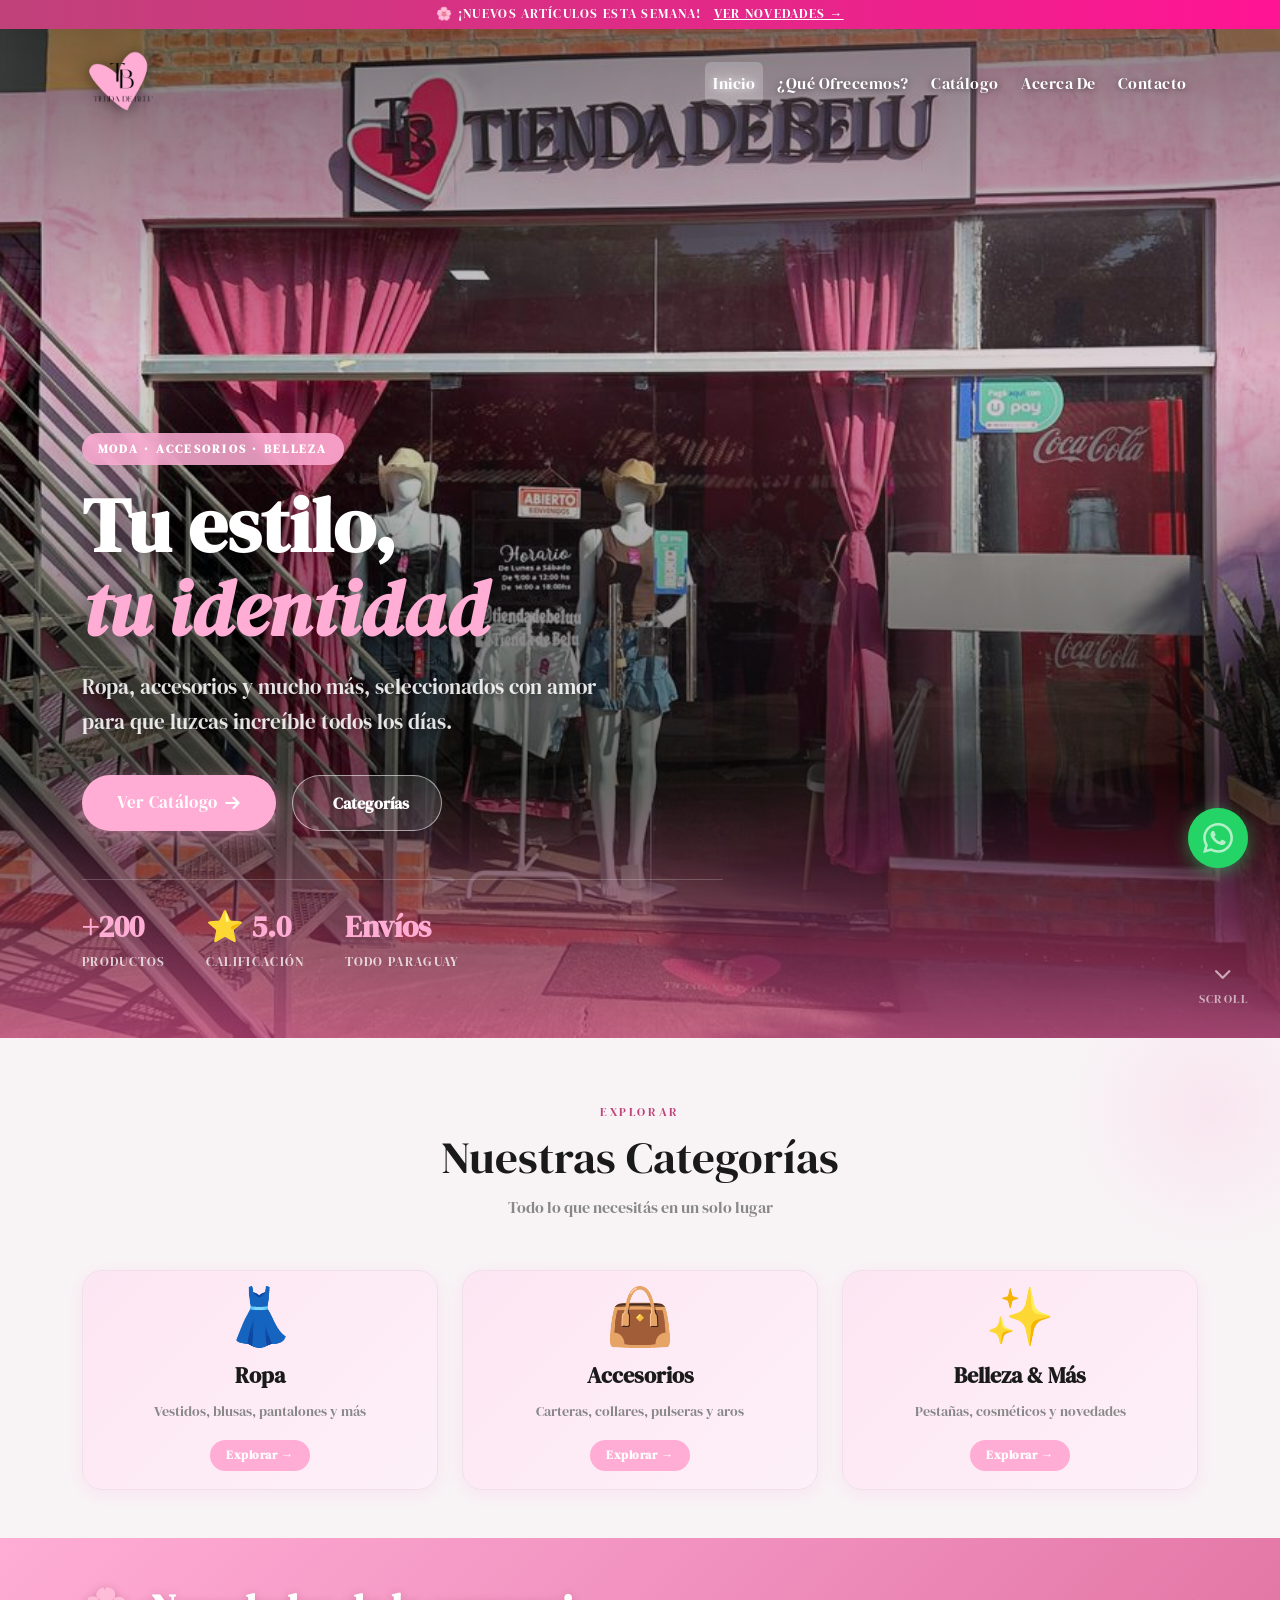
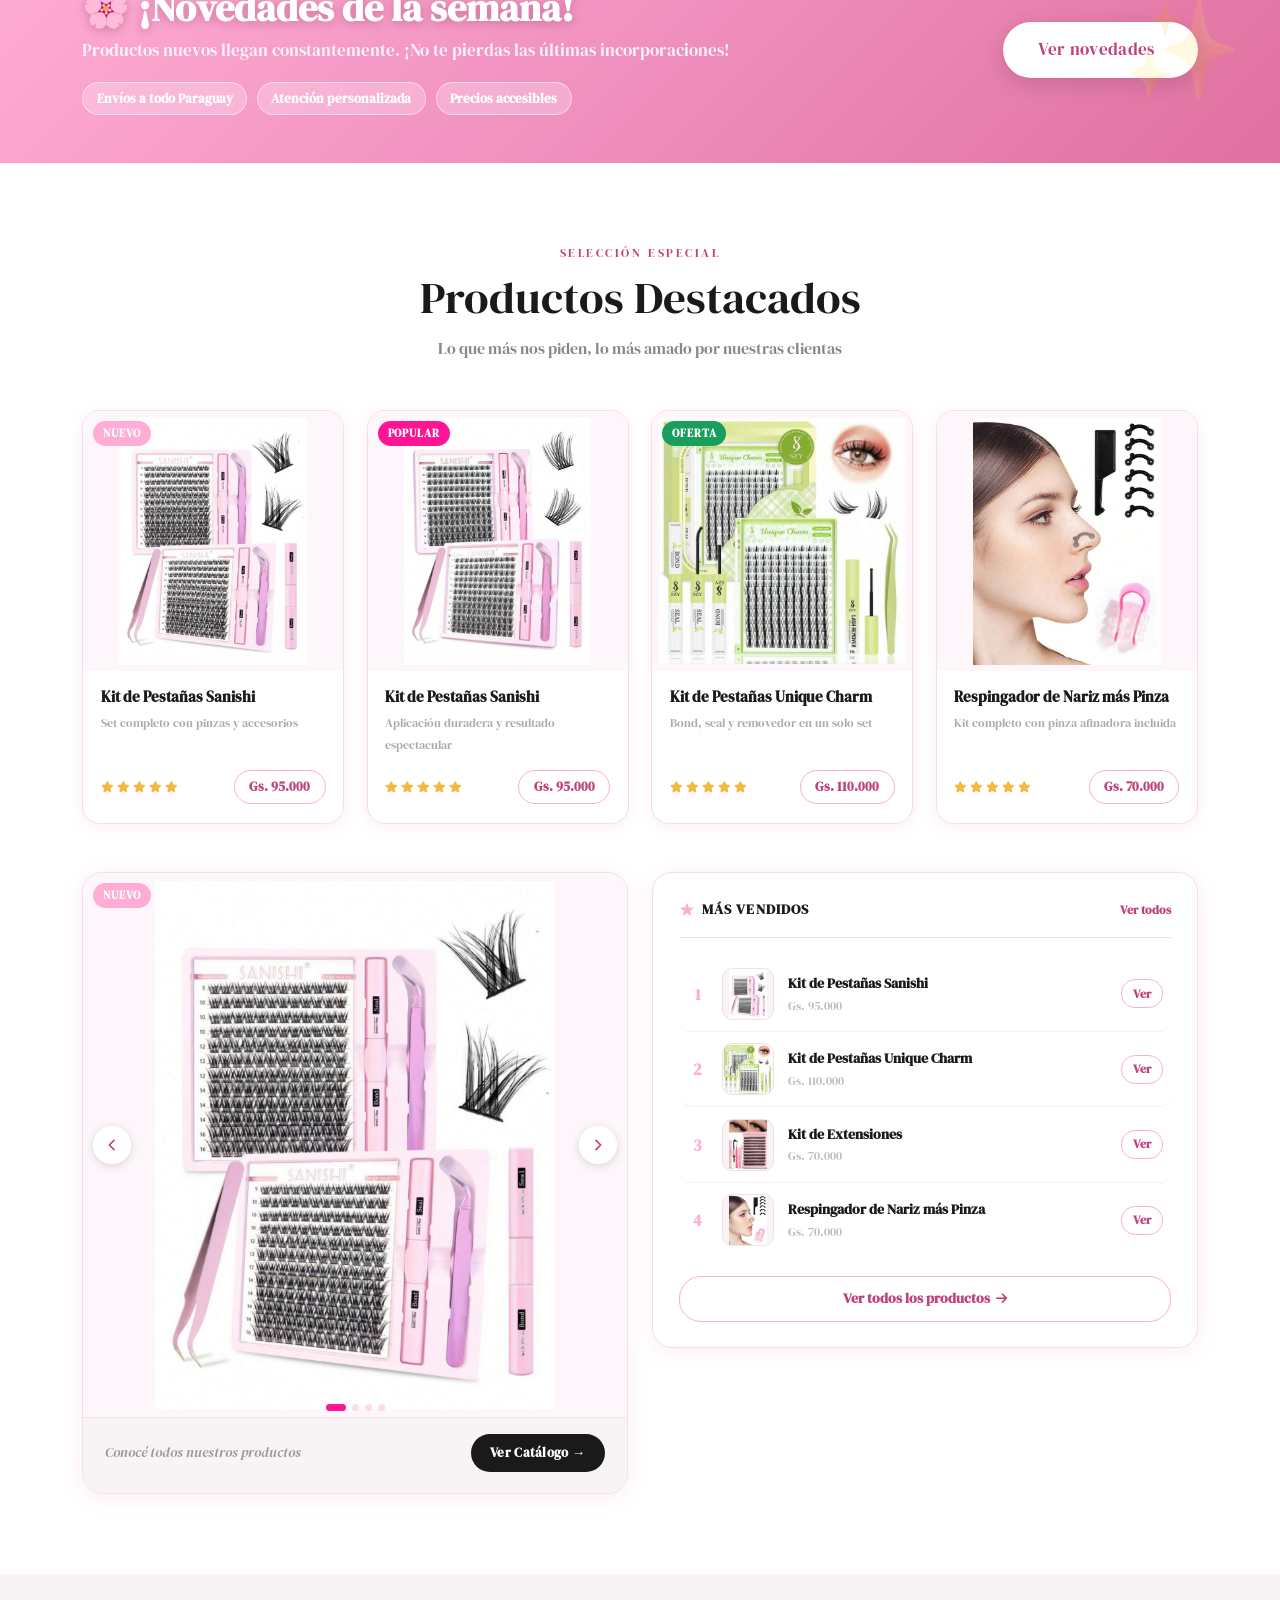
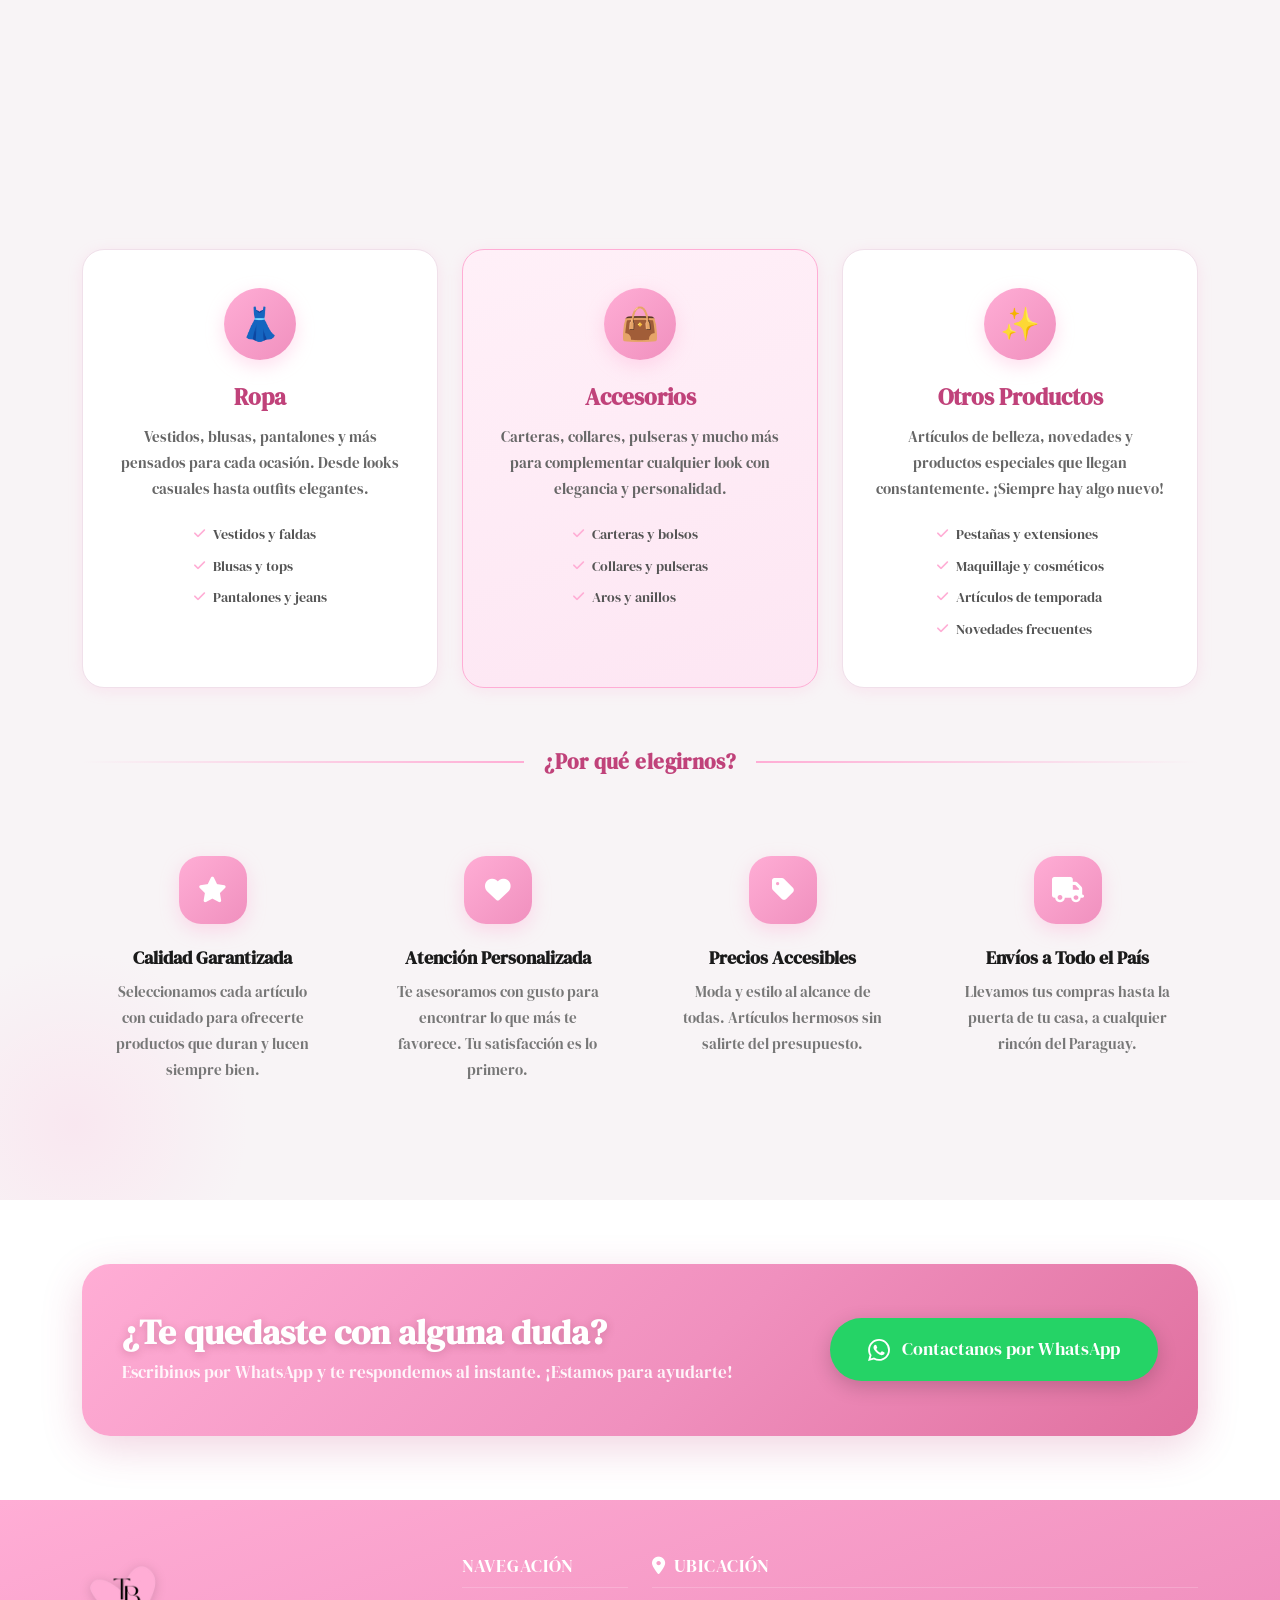
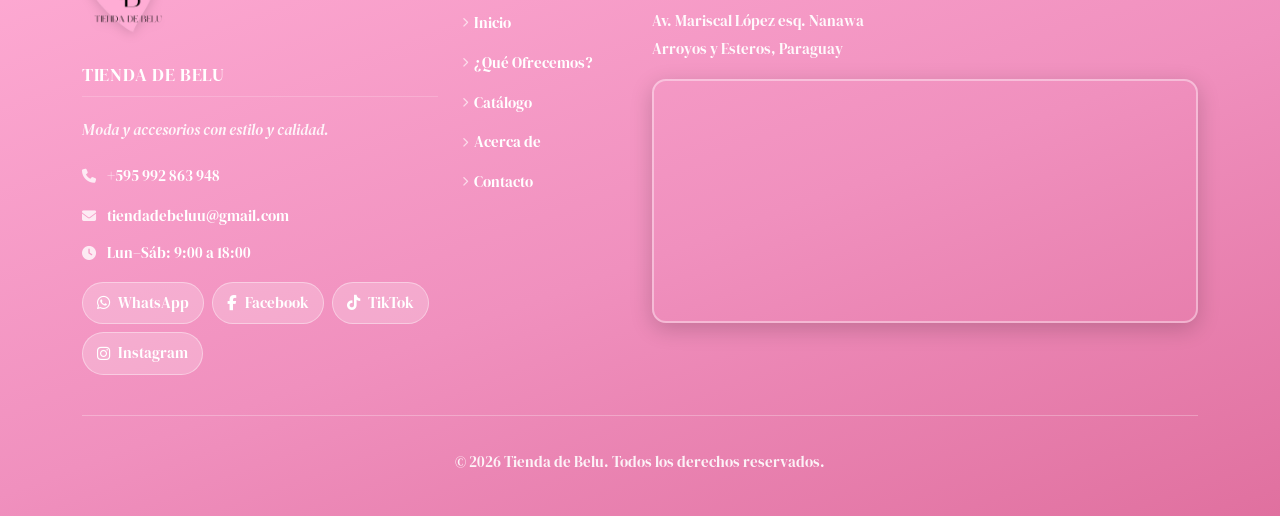
==== commit 3971499c: "Update print statement from 'Hello' to 'Goodbye'" ====
--- a/index.html
+++ b/index.html
@@ -23,17 +23,20 @@
 <body>
 
   <!-- =============================================
-       TIRA DE NOVEDAD
-       ============================================= -->
-  <div class="v2-novedad-strip">
-    🌸 ¡Nuevos artículos esta semana!
-    <a href="catalogo.html">Ver novedades →</a>
-  </div>
-
-  <!-- =============================================
        HEADER / NAVBAR
+       FIX: la tira de novedad ahora está DENTRO
+       del header para que sea sticky junto con el
+       navbar y no genere línea blanca al cambiar
+       de viewport en DevTools.
        ============================================= -->
   <header class="v2-header">
+
+    <!-- TIRA DE NOVEDAD (movida aquí dentro del header) -->
+    <div class="v2-novedad-strip">
+      🌸 ¡Nuevos artículos esta semana!
+      <a href="catalogo.html">Ver novedades →</a>
+    </div>
+
     <nav class="navbar navbar-expand-lg v2-navbar">
       <div class="container">
 
@@ -61,6 +64,7 @@
         </div>
       </div>
     </nav>
+
   </header>
 
   <main>
@@ -194,7 +198,7 @@
       </div>
     </section>
 
-<!-- =============================================
+    <!-- =============================================
          PRODUCTOS DESTACADOS
          ============================================= -->
     <section class="v2-productos">
--- a/assets/css/general.css
+++ b/assets/css/general.css
@@ -6,7 +6,6 @@
 
 /* ============================================
    TIPOGRAFÍA — DM SERIF DISPLAY (Google Fonts)
-   Reemplaza a Didot como fuente principal del sitio
    ============================================ */
 
 @import url('https://fonts.googleapis.com/css2?family=DM+Serif+Display:ital@0;1&display=swap');
@@ -29,6 +28,43 @@
 
   /* Fuente central del sitio */
   --font-main: 'DM Serif Display', Georgia, serif;
+
+  /* ── ESCALA TIPOGRÁFICA UNIFICADA ──
+     Estas variables garantizan consistencia en todo el sitio.
+     Usarlas en lugar de valores hardcodeados en cada CSS. */
+
+  /* H1 — Títulos de hero/encabezado de página */
+  --typo-h1-size:    clamp(2.2rem, 5.5vw, 4rem);
+  --typo-h1-weight:  400;
+  --typo-h1-line:    1.12;
+
+  /* H2 — Títulos de sección (= .v2-section-title) */
+  --typo-h2-size:    clamp(1.9rem, 4vw, 2.8rem);
+  --typo-h2-weight:  400;
+  --typo-h2-line:    1.15;
+
+  /* H3 — Subtítulos de cards y bloques */
+  --typo-h3-size:    clamp(1.2rem, 2.5vw, 1.45rem);
+  --typo-h3-weight:  700;
+  --typo-h3-line:    1.3;
+
+  /* H4 — Ítems pequeños */
+  --typo-h4-size:    1.1rem;
+  --typo-h4-weight:  700;
+  --typo-h4-line:    1.4;
+
+  /* P — Párrafos cuerpo */
+  --typo-p-size:     1rem;
+  --typo-p-line:     1.75;
+  --typo-p-color:    #777;
+
+  /* Subtítulos de sección */
+  --typo-sub-size:   1rem;
+  --typo-sub-color:  #888;
+
+  /* Etiquetas/eyebrow */
+  --typo-label-size:    0.72rem;
+  --typo-label-spacing: 0.22em;
 }
 
 /* ── RESET & BASE ── */
@@ -41,8 +77,14 @@
   padding: 0;
   background: var(--blanco);
   overflow-x: hidden;
-  scroll-padding-top: 72px;
-  font-family: var(--font-main);
+  /* FIX: scroll-padding-top se actualiza dinámicamente desde JS
+     con la altura real del header (tira + navbar).
+     El valor 0 aquí es solo fallback; JS lo sobreescribe. */
+  scroll-padding-top: 0;
+  font-family: var(--font-main);
+  font-size: var(--typo-p-size);
+  line-height: var(--typo-p-line);
+  color: var(--negro);
 }
 
 main { margin: 0; padding: 0; }
@@ -52,11 +94,101 @@
   font-family: var(--font-main);
 }
 
-/* ── CLASE DE MARCA (compatibilidad hacia atrás) ── */
+/* ── CLASE DE MARCA (compatibilidad) ── */
 .v2-brand-font { font-family: var(--font-main); }
 
+
+/* ============================================
+   JERARQUÍA TIPOGRÁFICA GLOBAL
+   Usamos "main h1" etc. para ganar especificidad
+   sobre los estilos por defecto de Bootstrap,
+   sin necesidad de !important.
+   ============================================ */
+
+/* H1 — elegante, weight 400, igual que el index */
+main h1 {
+  font-family: var(--font-main);
+  font-weight: 400;
+  line-height: 1.12;
+  color: var(--negro);
+}
+
+/* H2 — títulos de sección */
+main h2 {
+  font-family: var(--font-main);
+  font-weight: 400;
+  line-height: 1.15;
+  color: var(--negro);
+}
+
+/* H3 — subtítulos de cards */
+main h3 {
+  font-family: var(--font-main);
+  font-weight: 700;
+  line-height: 1.3;
+  color: var(--negro);
+}
+
+/* H4 — ítems pequeños */
+main h4 {
+  font-family: var(--font-main);
+  font-weight: 700;
+  line-height: 1.4;
+  color: var(--negro);
+}
+
+/* Párrafos */
+main p {
+  font-family: var(--font-main);
+  font-size: var(--typo-p-size);
+  line-height: var(--typo-p-line);
+  color: var(--typo-p-color);
+  margin-bottom: 0;
+}
+
+
+/* ============================================
+   HERO DE PÁGINAS INTERIORES
+   Clase reutilizable para el encabezado de
+   catálogo, acerca y contacto.
+   ============================================ */
+
+.cat-hero__title,
+.ac-hero__title,
+.ct-hero-title {
+  font-family: var(--font-main);
+  font-size: clamp(2.2rem, 5vw, 3.6rem);
+  font-weight: 400;
+  line-height: 1.12;
+  color: inherit;
+}
+
+.cat-hero__sub,
+.ac-hero__sub,
+.ct-hero-sub {
+  font-family: var(--font-main);
+  font-size: var(--typo-sub-size);
+  line-height: 1.75;
+  color: inherit;
+  opacity: 0.88;
+  max-width: 520px;
+}
+
+.cat-hero__eyebrow,
+.ct-hero-label {
+  font-family: var(--font-main);
+  font-size: var(--typo-label-size);
+  font-weight: 400;
+  letter-spacing: var(--typo-label-spacing);
+  text-transform: uppercase;
+}
+
+
 /* ============================================
    TIRA DE NOVEDAD
+   FIX: ahora vive DENTRO del .v2-header (sticky).
+   margin:0, line-height:1 y display:block eliminan
+   cualquier gap residual entre la tira y el navbar.
    ============================================ */
 .v2-novedad-strip {
   background: linear-gradient(90deg, var(--rosa-deep) 0%, #ff1493 100%);
@@ -67,6 +199,11 @@
   letter-spacing: 0.1em;
   text-transform: uppercase;
   padding: 0.5rem 0;
+  /* FIX: eliminar cualquier margen o gap residual */
+  margin: 0;
+  line-height: 1;
+  display: block;
+  width: 100%;
 }
 
 .v2-novedad-strip a {
@@ -78,10 +215,17 @@
 /* ============================================
    NAVBAR
    ============================================ */
+
+/* FIX: el header es el bloque sticky unificado
+   que contiene la tira de novedad + el navbar.
+   Al ser un solo elemento sticky, no puede haber
+   gap entre sus hijos al cambiar el viewport. */
 .v2-header {
   position: sticky;
   top: 0;
   z-index: 1050;
+  /* Sin background aquí: cada hijo gestiona el suyo */
+  background: transparent;
 }
 
 .v2-navbar {
@@ -147,16 +291,44 @@
 .v2-navbar .navbar-toggler.is-active .v2-hamburger-line:nth-child(3) { transform: translateY(-7px) rotate(-45deg); }
 
 @media (max-width: 991px) {
+  /* ── NAVBAR MOBILE: bloque visual unificado ──
+     El header completo (tira + navbar + collapse)
+     se trata como una sola pieza visual continua. */
+
+  /* 1. El header completo tiene el gradiente */
+  .v2-header {
+    background: linear-gradient(160deg, #FFADD5 0%, #f090be 50%, #e0709f 100%);
+  }
+
+  /* 2. El navbar es transparente dentro del header */
+  .v2-navbar {
+    background: transparent !important;
+    box-shadow: none !important;
+    padding-bottom: 0;
+  }
+
+  /* 3. El collapse abierto también transparente */
   .v2-navbar .navbar-collapse.show,
   .v2-navbar .navbar-collapse.collapsing {
-    background: linear-gradient(135deg, #FFADD5 0%, #f090be 55%, #e0709f 100%);
-    border-radius: 0 0 16px 16px;
-    padding: 0.8rem 1rem 1rem;
-    box-shadow: 0 8px 24px rgba(224,112,159,0.38);
-    margin: 0 -12px;
+    background: transparent !important;
+    border-radius: 0;
+    box-shadow: none;
+    margin: 0;
+    padding: 0.5rem 1rem 1.2rem;
   }
+
+  /* 4. Sombra suave solo en la parte inferior del header
+        cuando el menú está abierto */
+  .v2-header:has(.navbar-collapse.show) {
+    box-shadow: 0 8px 28px rgba(192,66,122,0.28);
+  }
+
   .v2-navbar .navbar-nav { align-items: center; }
-  .v2-navbar .nav-link { font-size: 1.15rem; text-shadow: none; }
+  .v2-navbar .nav-link {
+    font-size: 1.15rem;
+    text-shadow: none;
+    color: #fff !important;
+  }
 }
 
 /* ============================================
@@ -345,32 +517,35 @@
    UTILIDADES GENERALES (compartidas)
    ============================================ */
 
-/* Títulos de sección */
+/* ── Etiqueta eyebrow de sección ── */
 .v2-section-label {
   text-align: center;
-  font-size: 0.72rem;
-  font-weight: 400;
-  letter-spacing: 0.22em;
+  font-size: var(--typo-label-size);
+  font-weight: 400;
+  letter-spacing: var(--typo-label-spacing);
   text-transform: uppercase;
   color: var(--rosa-deep);
   margin-bottom: 0.6rem;
   font-family: var(--font-main);
-}
-
+  display: block;
+}
+
+/* ── Título principal de sección (H2) ── */
 .v2-section-title {
   text-align: center;
-  font-size: clamp(1.9rem, 4vw, 2.8rem);
-  font-weight: 400;
+  font-size: var(--typo-h2-size);
+  font-weight: var(--typo-h2-weight);
   color: var(--negro);
   margin-bottom: 0.7rem;
-  line-height: 1.15;
-  font-family: var(--font-main);
-}
-
+  line-height: var(--typo-h2-line);
+  font-family: var(--font-main);
+}
+
+/* ── Subtítulo de sección (bajada del H2) ── */
 .v2-section-sub {
   text-align: center;
-  font-size: 1rem;
-  color: #888;
+  font-size: var(--typo-sub-size);
+  color: var(--typo-sub-color);
   margin-bottom: 3rem;
   max-width: 520px;
   margin-left: auto;
@@ -379,7 +554,7 @@
   font-family: var(--font-main);
 }
 
-/* Botones reutilizables */
+/* ── Botones reutilizables ── */
 .v2-btn-primary {
   display: inline-flex;
   align-items: center;
@@ -427,7 +602,7 @@
   color: #fff !important;
 }
 
-/* Scroll fade-in (Intersection Observer) */
+/* ── Scroll fade-in (Intersection Observer) ── */
 .v2-scroll-fade {
   opacity: 0;
   transform: translateY(28px);
@@ -439,4 +614,4 @@
 .v2-stagger > *:nth-child(1) { transition-delay: 0s; }
 .v2-stagger > *:nth-child(2) { transition-delay: 0.1s; }
 .v2-stagger > *:nth-child(3) { transition-delay: 0.2s; }
-.v2-stagger > *:nth-child(4) { transition-delay: 0.3s; }+.v2-stagger > *:nth-child(4) { transition-delay: 0.3s; }
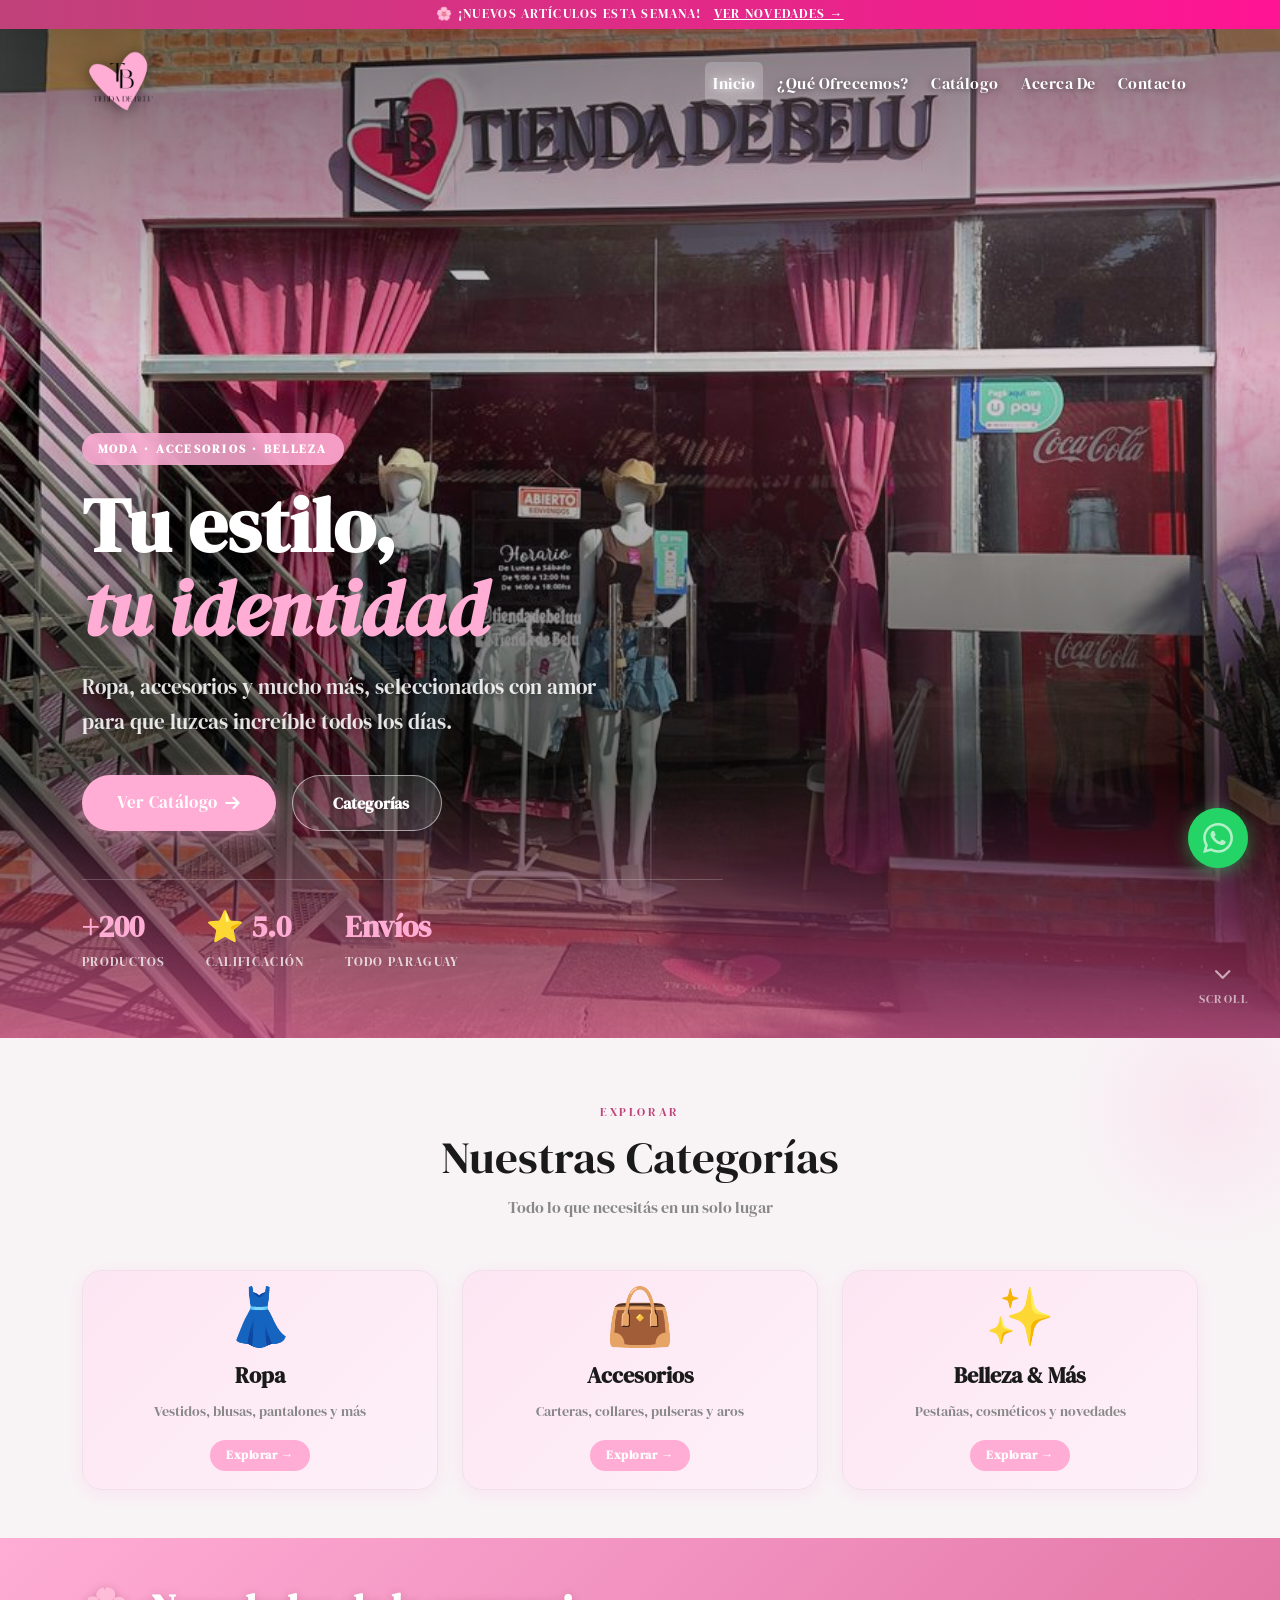
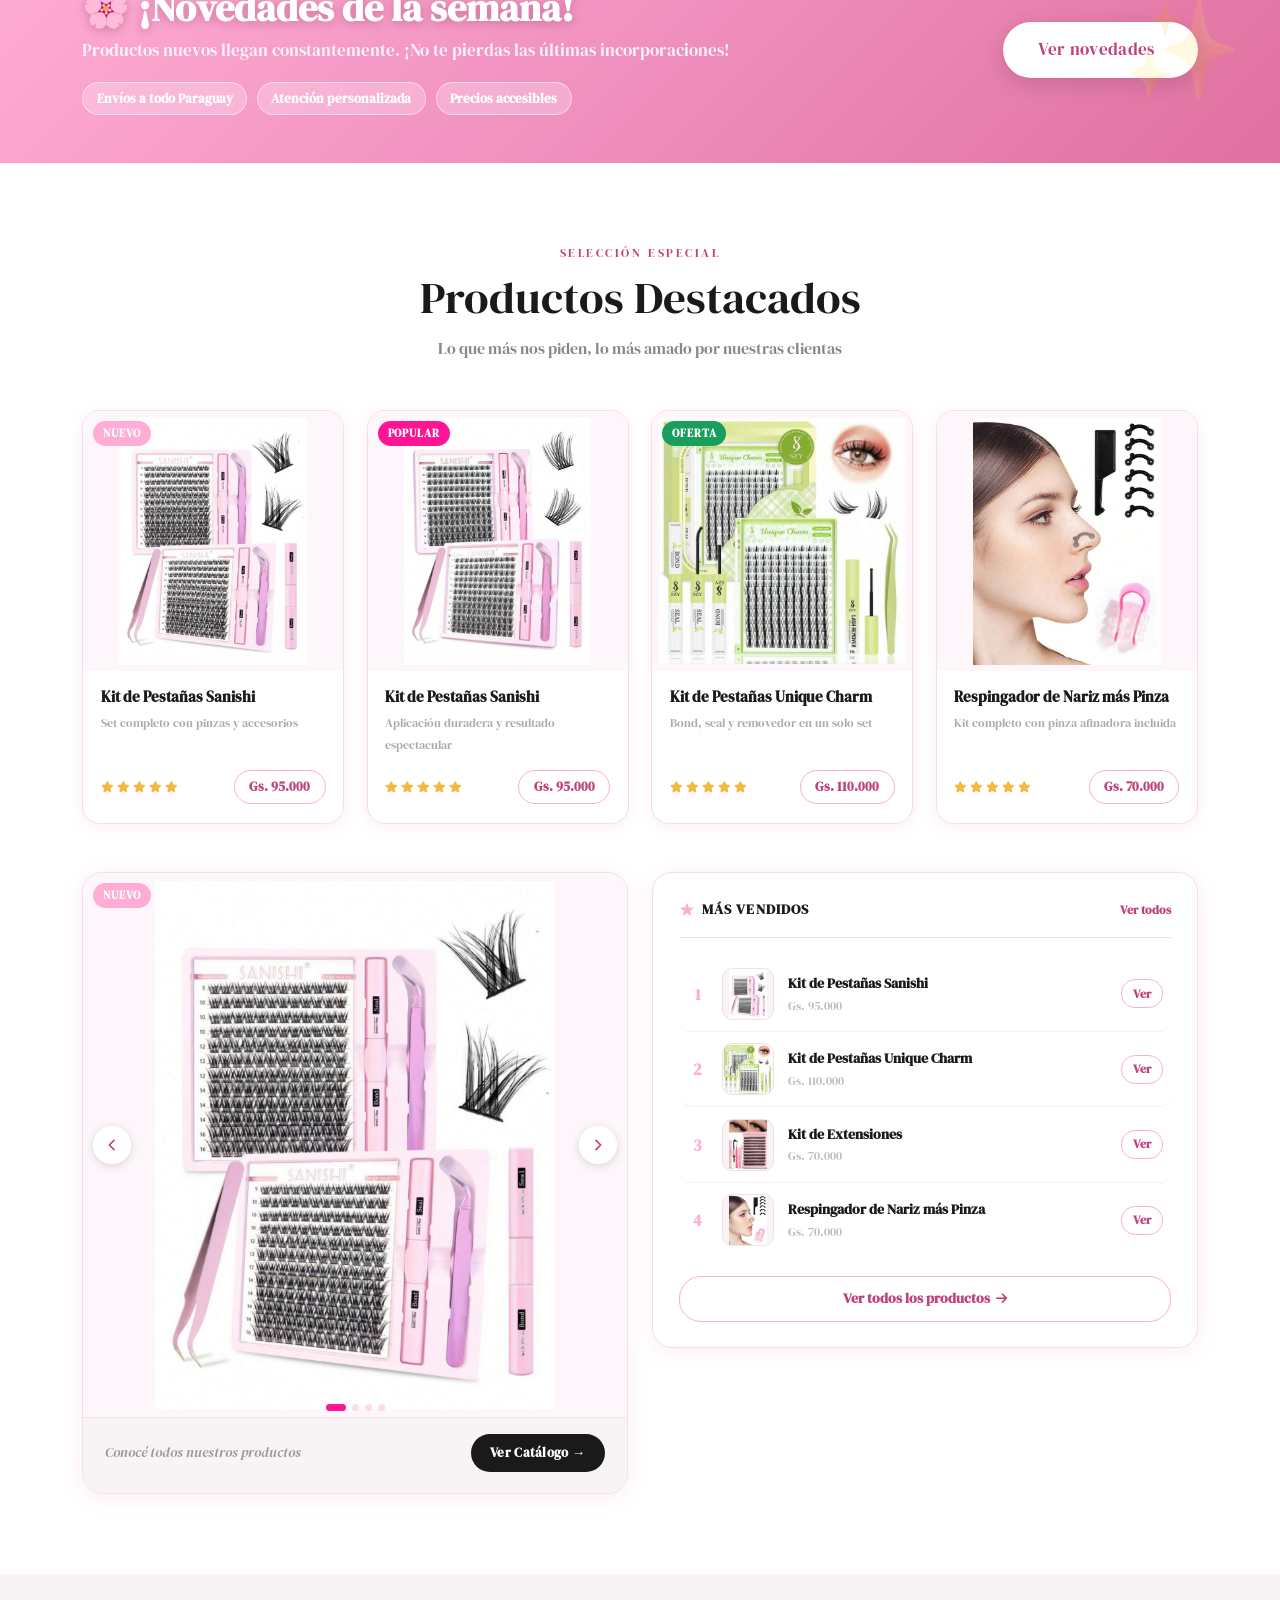
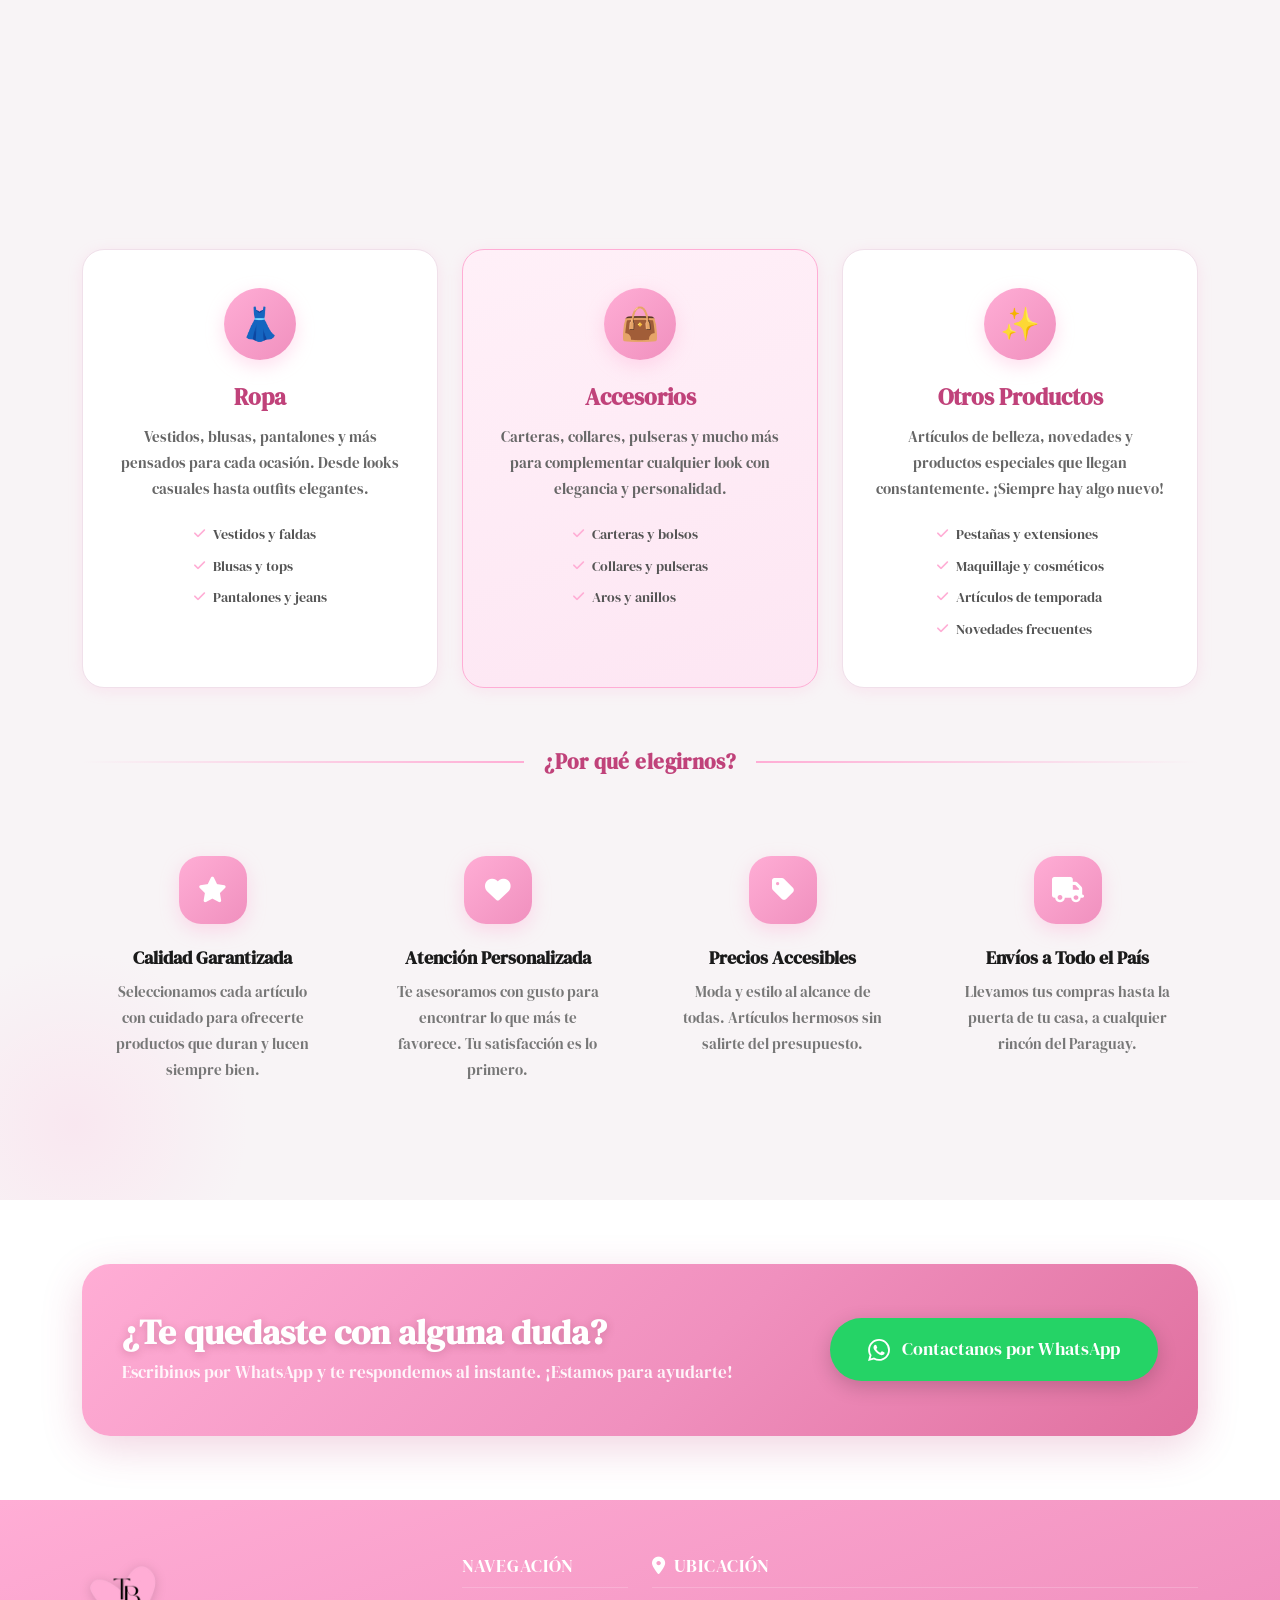
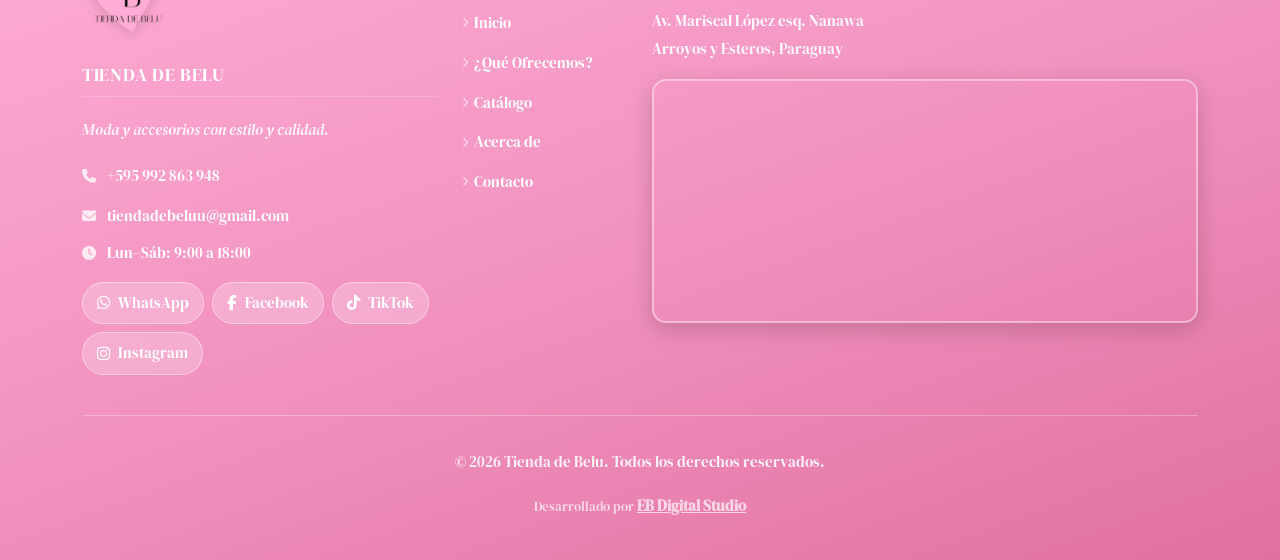
==== commit 0e5ec632: "Update print statement from 'Hello' to 'Goodbye'" ====
--- a/index.html
+++ b/index.html
@@ -44,10 +44,8 @@
           <img src="assets/img/logosinfondo.png" alt="Logo Tienda de Belu">
         </a>
 
-        <button class="navbar-toggler" type="button"
-          data-bs-toggle="collapse" data-bs-target="#v2NavMenu"
-          aria-controls="v2NavMenu" aria-expanded="false"
-          aria-label="Abrir menú" id="v2HamburgerBtn">
+        <button class="navbar-toggler" type="button" data-bs-toggle="collapse" data-bs-target="#v2NavMenu"
+          aria-controls="v2NavMenu" aria-expanded="false" aria-label="Abrir menú" id="v2HamburgerBtn">
           <span class="v2-hamburger-line"></span>
           <span class="v2-hamburger-line"></span>
           <span class="v2-hamburger-line"></span>
@@ -187,9 +185,8 @@
             </div>
           </div>
 
-          <a href="catalogo.html"
-             class="v2-btn-primary v2-scroll-fade"
-             style="background:#fff; color:var(--rosa-deep) !important; box-shadow: 0 6px 22px rgba(0,0,0,0.14);">
+          <a href="catalogo.html" class="v2-btn-primary v2-scroll-fade"
+            style="background:#fff; color:var(--rosa-deep) !important; box-shadow: 0 6px 22px rgba(0,0,0,0.14);">
             Ver novedades
             <i class="fa-solid fa-sparkles"></i>
           </a>
@@ -354,19 +351,24 @@
 
                 </div>
 
-                <button class="v2-prev" type="button" data-bs-target="#v2Carousel" data-bs-slide="prev" aria-label="Anterior">
-                  <svg xmlns="http://www.w3.org/2000/svg" width="16" height="16" fill="none" viewBox="0 0 24 24" stroke="currentColor" stroke-width="2.5">
-                    <path stroke-linecap="round" stroke-linejoin="round" d="M15 19l-7-7 7-7"/>
+                <button class="v2-prev" type="button" data-bs-target="#v2Carousel" data-bs-slide="prev"
+                  aria-label="Anterior">
+                  <svg xmlns="http://www.w3.org/2000/svg" width="16" height="16" fill="none" viewBox="0 0 24 24"
+                    stroke="currentColor" stroke-width="2.5">
+                    <path stroke-linecap="round" stroke-linejoin="round" d="M15 19l-7-7 7-7" />
                   </svg>
                 </button>
-                <button class="v2-next" type="button" data-bs-target="#v2Carousel" data-bs-slide="next" aria-label="Siguiente">
-                  <svg xmlns="http://www.w3.org/2000/svg" width="16" height="16" fill="none" viewBox="0 0 24 24" stroke="currentColor" stroke-width="2.5">
-                    <path stroke-linecap="round" stroke-linejoin="round" d="M9 5l7 7-7 7"/>
+                <button class="v2-next" type="button" data-bs-target="#v2Carousel" data-bs-slide="next"
+                  aria-label="Siguiente">
+                  <svg xmlns="http://www.w3.org/2000/svg" width="16" height="16" fill="none" viewBox="0 0 24 24"
+                    stroke="currentColor" stroke-width="2.5">
+                    <path stroke-linecap="round" stroke-linejoin="round" d="M9 5l7 7-7 7" />
                   </svg>
                 </button>
 
                 <div class="carousel-indicators v2-dots">
-                  <button type="button" data-bs-target="#v2Carousel" data-bs-slide-to="0" class="active" aria-current="true" aria-label="Slide 1"></button>
+                  <button type="button" data-bs-target="#v2Carousel" data-bs-slide-to="0" class="active"
+                    aria-current="true" aria-label="Slide 1"></button>
                   <button type="button" data-bs-target="#v2Carousel" data-bs-slide-to="1" aria-label="Slide 2"></button>
                   <button type="button" data-bs-target="#v2Carousel" data-bs-slide-to="2" aria-label="Slide 3"></button>
                   <button type="button" data-bs-target="#v2Carousel" data-bs-slide-to="3" aria-label="Slide 4"></button>
@@ -387,11 +389,14 @@
               <div class="v2-vendidos-header">
                 <h4 class="v2-vendidos-title">
                   <svg xmlns="http://www.w3.org/2000/svg" width="16" height="16" viewBox="0 0 24 24" fill="#FFADD5">
-                    <path d="M11.049 2.927c.3-.921 1.603-.921 1.902 0l1.519 4.674a1 1 0 00.95.69h4.915c.969 0 1.371 1.24.588 1.81l-3.976 2.888a1 1 0 00-.363 1.118l1.518 4.674c.3.922-.755 1.688-1.538 1.118l-3.976-2.888a1 1 0 00-1.176 0l-3.976 2.888c-.783.57-1.838-.197-1.538-1.118l1.518-4.674a1 1 0 00-.363-1.118l-3.976-2.888c-.784-.57-.38-1.81.588-1.81h4.914a1 1 0 00.951-.69l1.519-4.674z"/>
+                    <path
+                      d="M11.049 2.927c.3-.921 1.603-.921 1.902 0l1.519 4.674a1 1 0 00.95.69h4.915c.969 0 1.371 1.24.588 1.81l-3.976 2.888a1 1 0 00-.363 1.118l1.518 4.674c.3.922-.755 1.688-1.538 1.118l-3.976-2.888a1 1 0 00-1.176 0l-3.976 2.888c-.783.57-1.838-.197-1.538-1.118l1.518-4.674a1 1 0 00-.363-1.118l-3.976-2.888c-.784-.57-.38-1.81.588-1.81h4.914a1 1 0 00.951-.69l1.519-4.674z" />
                   </svg>
                   Más Vendidos
                 </h4>
-                <a href="catalogo.html" style="font-size:0.78rem; color:var(--rosa-deep); text-decoration:none; font-weight:600;">Ver todos</a>
+                <a href="catalogo.html"
+                  style="font-size:0.78rem; color:var(--rosa-deep); text-decoration:none; font-weight:600;">Ver
+                  todos</a>
               </div>
 
               <ul class="v2-vendidos-list">
@@ -466,7 +471,8 @@
 
         <p class="v2-section-label v2-scroll-fade">Nuestra propuesta</p>
         <h2 class="v2-section-title v2-scroll-fade v2-brand-font">¿Qué Ofrecemos?</h2>
-        <p class="v2-section-sub v2-scroll-fade">Encontrá todo lo que necesitás para lucir increíble, con la calidad y el trato que merecés</p>
+        <p class="v2-section-sub v2-scroll-fade">Encontrá todo lo que necesitás para lucir increíble, con la calidad y
+          el trato que merecés</p>
 
         <div class="row g-4 v2-stagger">
 
@@ -474,7 +480,8 @@
             <div class="v2-ofr-card">
               <div class="v2-ofr-icon-wrap">👗</div>
               <h3>Ropa</h3>
-              <p>Vestidos, blusas, pantalones y más pensados para cada ocasión. Desde looks casuales hasta outfits elegantes.</p>
+              <p>Vestidos, blusas, pantalones y más pensados para cada ocasión. Desde looks casuales hasta outfits
+                elegantes.</p>
               <ul class="v2-ofr-list">
                 <li><i class="fa-solid fa-check"></i> Vestidos y faldas</li>
                 <li><i class="fa-solid fa-check"></i> Blusas y tops</li>
@@ -487,7 +494,8 @@
             <div class="v2-ofr-card v2-ofr-card--featured">
               <div class="v2-ofr-icon-wrap">👜</div>
               <h3>Accesorios</h3>
-              <p>Carteras, collares, pulseras y mucho más para complementar cualquier look con elegancia y personalidad.</p>
+              <p>Carteras, collares, pulseras y mucho más para complementar cualquier look con elegancia y personalidad.
+              </p>
               <ul class="v2-ofr-list">
                 <li><i class="fa-solid fa-check"></i> Carteras y bolsos</li>
                 <li><i class="fa-solid fa-check"></i> Collares y pulseras</li>
@@ -500,7 +508,8 @@
             <div class="v2-ofr-card">
               <div class="v2-ofr-icon-wrap">✨</div>
               <h3>Otros Productos</h3>
-              <p>Artículos de belleza, novedades y productos especiales que llegan constantemente. ¡Siempre hay algo nuevo!</p>
+              <p>Artículos de belleza, novedades y productos especiales que llegan constantemente. ¡Siempre hay algo
+                nuevo!</p>
               <ul class="v2-ofr-list">
                 <li><i class="fa-solid fa-check"></i> Pestañas y extensiones</li>
                 <li><i class="fa-solid fa-check"></i> Maquillaje y cosméticos</li>
@@ -567,10 +576,10 @@
           </div>
 
           <a href="https://wa.me/595992863948?text=Hola%20Tienda%20Belu,%20quisiera%20hacer%20una%20consulta."
-             target="_blank" rel="noopener noreferrer"
-             class="v2-btn-wa">
+            target="_blank" rel="noopener noreferrer" class="v2-btn-wa">
             <svg xmlns="http://www.w3.org/2000/svg" width="22" height="22" viewBox="0 0 24 24" fill="white">
-              <path d="M17.472 14.382c-.297-.149-1.758-.867-2.03-.967-.273-.099-.471-.148-.67.15-.197.297-.767.966-.94 1.164-.173.199-.347.223-.644.075-.297-.15-1.255-.463-2.39-1.475-.883-.788-1.48-1.761-1.653-2.059-.173-.297-.018-.458.13-.606.134-.133.298-.347.446-.52.149-.174.198-.298.298-.497.099-.198.05-.371-.025-.52-.075-.149-.669-1.612-.916-2.207-.242-.579-.487-.5-.669-.51-.173-.008-.371-.01-.57-.01-.198 0-.52.074-.792.372-.272.297-1.04 1.016-1.04 2.479 0 1.462 1.065 2.875 1.213 3.074.149.198 2.096 3.2 5.077 4.487.709.306 1.262.489 1.694.625.712.227 1.36.195 1.871.118.571-.085 1.758-.719 2.006-1.413.248-.694.248-1.289.173-1.413-.074-.124-.272-.198-.57-.347m-5.421 7.403h-.004a9.87 9.87 0 0 1-5.031-1.378l-.361-.214-3.741.982.998-3.648-.235-.374a9.86 9.86 0 0 1-1.51-5.26c.001-5.45 4.436-9.884 9.888-9.884 2.64 0 5.122 1.03 6.988 2.898a9.825 9.825 0 0 1 2.893 6.994c-.003 5.45-4.437 9.884-9.885 9.884m8.413-18.297A11.815 11.815 0 0 0 12.05 0C5.495 0 .16 5.335.157 11.892c0 2.096.547 4.142 1.588 5.945L.057 24l6.305-1.654a11.882 11.882 0 0 0 5.683 1.448h.005c6.554 0 11.89-5.335 11.893-11.893a11.821 11.821 0 0 0-3.48-8.413Z"/>
+              <path
+                d="M17.472 14.382c-.297-.149-1.758-.867-2.03-.967-.273-.099-.471-.148-.67.15-.197.297-.767.966-.94 1.164-.173.199-.347.223-.644.075-.297-.15-1.255-.463-2.39-1.475-.883-.788-1.48-1.761-1.653-2.059-.173-.297-.018-.458.13-.606.134-.133.298-.347.446-.52.149-.174.198-.298.298-.497.099-.198.05-.371-.025-.52-.075-.149-.669-1.612-.916-2.207-.242-.579-.487-.5-.669-.51-.173-.008-.371-.01-.57-.01-.198 0-.52.074-.792.372-.272.297-1.04 1.016-1.04 2.479 0 1.462 1.065 2.875 1.213 3.074.149.198 2.096 3.2 5.077 4.487.709.306 1.262.489 1.694.625.712.227 1.36.195 1.871.118.571-.085 1.758-.719 2.006-1.413.248-.694.248-1.289.173-1.413-.074-.124-.272-.198-.57-.347m-5.421 7.403h-.004a9.87 9.87 0 0 1-5.031-1.378l-.361-.214-3.741.982.998-3.648-.235-.374a9.86 9.86 0 0 1-1.51-5.26c.001-5.45 4.436-9.884 9.888-9.884 2.64 0 5.122 1.03 6.988 2.898a9.825 9.825 0 0 1 2.893 6.994c-.003 5.45-4.437 9.884-9.885 9.884m8.413-18.297A11.815 11.815 0 0 0 12.05 0C5.495 0 .16 5.335.157 11.892c0 2.096.547 4.142 1.588 5.945L.057 24l6.305-1.654a11.882 11.882 0 0 0 5.683 1.448h.005c6.554 0 11.89-5.335 11.893-11.893a11.821 11.821 0 0 0-3.48-8.413Z" />
             </svg>
             Contactanos por WhatsApp
           </a>
@@ -598,21 +607,26 @@
             <p class="v2-footer-tagline">Moda y accesorios con estilo y calidad.</p>
             <ul class="v2-contact-list">
               <li><i class="fa-solid fa-phone"></i><a href="tel:+595992863948">+595 992 863 948</a></li>
-              <li><i class="fa-solid fa-envelope"></i><a href="mailto:tiendadebeluu@gmail.com">tiendadebeluu@gmail.com</a></li>
+              <li><i class="fa-solid fa-envelope"></i><a
+                  href="mailto:tiendadebeluu@gmail.com">tiendadebeluu@gmail.com</a></li>
               <li><i class="fa-solid fa-clock"></i><span>Lun–Sáb: 9:00 a 18:00</span></li>
             </ul>
           </div>
           <div class="v2-footer-social">
-            <a href="https://wa.me/595992863948" target="_blank" rel="noopener noreferrer" class="v2-social-link v2-social-wa" aria-label="WhatsApp">
+            <a href="https://wa.me/595992863948" target="_blank" rel="noopener noreferrer"
+              class="v2-social-link v2-social-wa" aria-label="WhatsApp">
               <i class="fa-brands fa-whatsapp"></i><span>WhatsApp</span>
             </a>
-            <a href="https://www.facebook.com/share/17E23mWFLx/?mibextid=wwXIfr" target="_blank" rel="noopener noreferrer" class="v2-social-link v2-social-fb" aria-label="Facebook">
+            <a href="https://www.facebook.com/share/17E23mWFLx/?mibextid=wwXIfr" target="_blank"
+              rel="noopener noreferrer" class="v2-social-link v2-social-fb" aria-label="Facebook">
               <i class="fa-brands fa-facebook-f"></i><span>Facebook</span>
             </a>
-            <a href="https://www.tiktok.com/@tiendadebeluu" target="_blank" rel="noopener noreferrer" class="v2-social-link v2-social-tiktok" aria-label="TikTok">
+            <a href="https://www.tiktok.com/@tiendadebeluu" target="_blank" rel="noopener noreferrer"
+              class="v2-social-link v2-social-tiktok" aria-label="TikTok">
               <i class="fa-brands fa-tiktok"></i><span>TikTok</span>
             </a>
-            <a href="https://www.instagram.com/tiendadebeluu" target="_blank" rel="noopener noreferrer" class="v2-social-link v2-social-ig" aria-label="Instagram">
+            <a href="https://www.instagram.com/tiendadebeluu" target="_blank" rel="noopener noreferrer"
+              class="v2-social-link v2-social-ig" aria-label="Instagram">
               <i class="fa-brands fa-instagram"></i><span>Instagram</span>
             </a>
           </div>
@@ -623,7 +637,8 @@
           <h5>Navegación</h5>
           <ul>
             <li><a href="index.html"><i class="fa-solid fa-chevron-right v2-footer-arrow"></i>Inicio</a></li>
-            <li><a href="#v2-ofrecemos"><i class="fa-solid fa-chevron-right v2-footer-arrow"></i>¿Qué Ofrecemos?</a></li>
+            <li><a href="#v2-ofrecemos"><i class="fa-solid fa-chevron-right v2-footer-arrow"></i>¿Qué Ofrecemos?</a>
+            </li>
             <li><a href="catalogo.html"><i class="fa-solid fa-chevron-right v2-footer-arrow"></i>Catálogo</a></li>
             <li><a href="acerca.html"><i class="fa-solid fa-chevron-right v2-footer-arrow"></i>Acerca de</a></li>
             <li><a href="contacto.html"><i class="fa-solid fa-chevron-right v2-footer-arrow"></i>Contacto</a></li>
@@ -639,7 +654,7 @@
           </p>
           <div class="v2-footer-map">
             <iframe
-              src="https://www.google.com/maps/embed?pb=!1m18!1m12!1m3!1d2753.1393252873645!2d-57.10456722585318!3d-25.055181718164622!2m3!1f0!2f0!3f0!3m2!1i1024!2i768!4f13.1!3m3!1m2!1s0x945dc300060d4255%3A0x932f2931797eb55!2sTienda%20de%20Belu!5e1!3m2!1ses!2spy!4v1772836158541!5m2!1ses!2spy"
+              src="https://www.google.com/maps/embed?pb=!1m18!1m12!1m3!1d2753.1393252873645!2d-57.10456722585318!3d-25.055181718164622!2m3!1f0!2f0!3f0!3m2!1i1024!2i768!4f13.1!3m3!1m2!1s0x945dc300060d4255%3A0x932f2931797eb55!2sTienda%20de%20Belu!5e0!3m2!1ses!2spy!4v1772836158541!5m2!1ses!2spy"
               allowfullscreen="" loading="lazy" referrerpolicy="no-referrer-when-downgrade">
             </iframe>
           </div>
@@ -651,6 +666,13 @@
         <div class="col-12">
           <div class="v2-footer-copyright">
             <p>&copy; 2026 Tienda de Belu. Todos los derechos reservados.</p>
+            <p style="margin-top: 0.3rem; font-size: 0.8rem; opacity: 0.75;">
+              Desarrollado por
+              <a href="https://ebdigitalstudio.github.io/EBDigital/" target="_blank" rel="noopener noreferrer"
+                style="color:#fff; font-weight:600; text-decoration:underline;">
+                EB Digital Studio
+              </a>
+            </p>
           </div>
         </div>
       </div>
@@ -660,11 +682,11 @@
   <!-- =============================================
        BOTÓN FLOTANTE WHATSAPP
        ============================================= -->
-  <a href="https://wa.me/595992863948?text=Hola%20Tienda%20Belu,%20quisiera%20hacer%20una%20consulta."
-     target="_blank" rel="noopener noreferrer"
-     class="v2-wa-float" aria-label="Contactar por WhatsApp">
+  <a href="https://wa.me/595992863948?text=Hola%20Tienda%20Belu,%20quisiera%20hacer%20una%20consulta." target="_blank"
+    rel="noopener noreferrer" class="v2-wa-float" aria-label="Contactar por WhatsApp">
     <svg xmlns="http://www.w3.org/2000/svg" width="30" height="30" viewBox="0 0 24 24" fill="white">
-      <path d="M17.472 14.382c-.297-.149-1.758-.867-2.03-.967-.273-.099-.471-.148-.67.15-.197.297-.767.966-.94 1.164-.173.199-.347.223-.644.075-.297-.15-1.255-.463-2.39-1.475-.883-.788-1.48-1.761-1.653-2.059-.173-.297-.018-.458.13-.606.134-.133.298-.347.446-.52.149-.174.198-.298.298-.497.099-.198.05-.371-.025-.52-.075-.149-.669-1.612-.916-2.207-.242-.579-.487-.5-.669-.51-.173-.008-.371-.01-.57-.01-.198 0-.52.074-.792.372-.272.297-1.04 1.016-1.04 2.479 0 1.462 1.065 2.875 1.213 3.074.149.198 2.096 3.2 5.077 4.487.709.306 1.262.489 1.694.625.712.227 1.36.195 1.871.118.571-.085 1.758-.719 2.006-1.413.248-.694.248-1.289.173-1.413-.074-.124-.272-.198-.57-.347m-5.421 7.403h-.004a9.87 9.87 0 0 1-5.031-1.378l-.361-.214-3.741.982.998-3.648-.235-.374a9.86 9.86 0 0 1-1.51-5.26c.001-5.45 4.436-9.884 9.888-9.884 2.64 0 5.122 1.03 6.988 2.898a9.825 9.825 0 0 1 2.893 6.994c-.003 5.45-4.437 9.884-9.885 9.884m8.413-18.297A11.815 11.815 0 0 0 12.05 0C5.495 0 .16 5.335.157 11.892c0 2.096.547 4.142 1.588 5.945L.057 24l6.305-1.654a11.882 11.882 0 0 0 5.683 1.448h.005c6.554 0 11.89-5.335 11.893-11.893a11.821 11.821 0 0 0-3.48-8.413Z"/>
+      <path
+        d="M17.472 14.382c-.297-.149-1.758-.867-2.03-.967-.273-.099-.471-.148-.67.15-.197.297-.767.966-.94 1.164-.173.199-.347.223-.644.075-.297-.15-1.255-.463-2.39-1.475-.883-.788-1.48-1.761-1.653-2.059-.173-.297-.018-.458.13-.606.134-.133.298-.347.446-.52.149-.174.198-.298.298-.497.099-.198.05-.371-.025-.52-.075-.149-.669-1.612-.916-2.207-.242-.579-.487-.5-.669-.51-.173-.008-.371-.01-.57-.01-.198 0-.52.074-.792.372-.272.297-1.04 1.016-1.04 2.479 0 1.462 1.065 2.875 1.213 3.074.149.198 2.096 3.2 5.077 4.487.709.306 1.262.489 1.694.625.712.227 1.36.195 1.871.118.571-.085 1.758-.719 2.006-1.413.248-.694.248-1.289.173-1.413-.074-.124-.272-.198-.57-.347m-5.421 7.403h-.004a9.87 9.87 0 0 1-5.031-1.378l-.361-.214-3.741.982.998-3.648-.235-.374a9.86 9.86 0 0 1-1.51-5.26c.001-5.45 4.436-9.884 9.888-9.884 2.64 0 5.122 1.03 6.988 2.898a9.825 9.825 0 0 1 2.893 6.994c-.003 5.45-4.437 9.884-9.885 9.884m8.413-18.297A11.815 11.815 0 0 0 12.05 0C5.495 0 .16 5.335.157 11.892c0 2.096.547 4.142 1.588 5.945L.057 24l6.305-1.654a11.882 11.882 0 0 0 5.683 1.448h.005c6.554 0 11.89-5.335 11.893-11.893a11.821 11.821 0 0 0-3.48-8.413Z" />
     </svg>
   </a>
 
@@ -675,4 +697,5 @@
   <script src="assets/js/main.js"></script>
 
 </body>
+
 </html>
